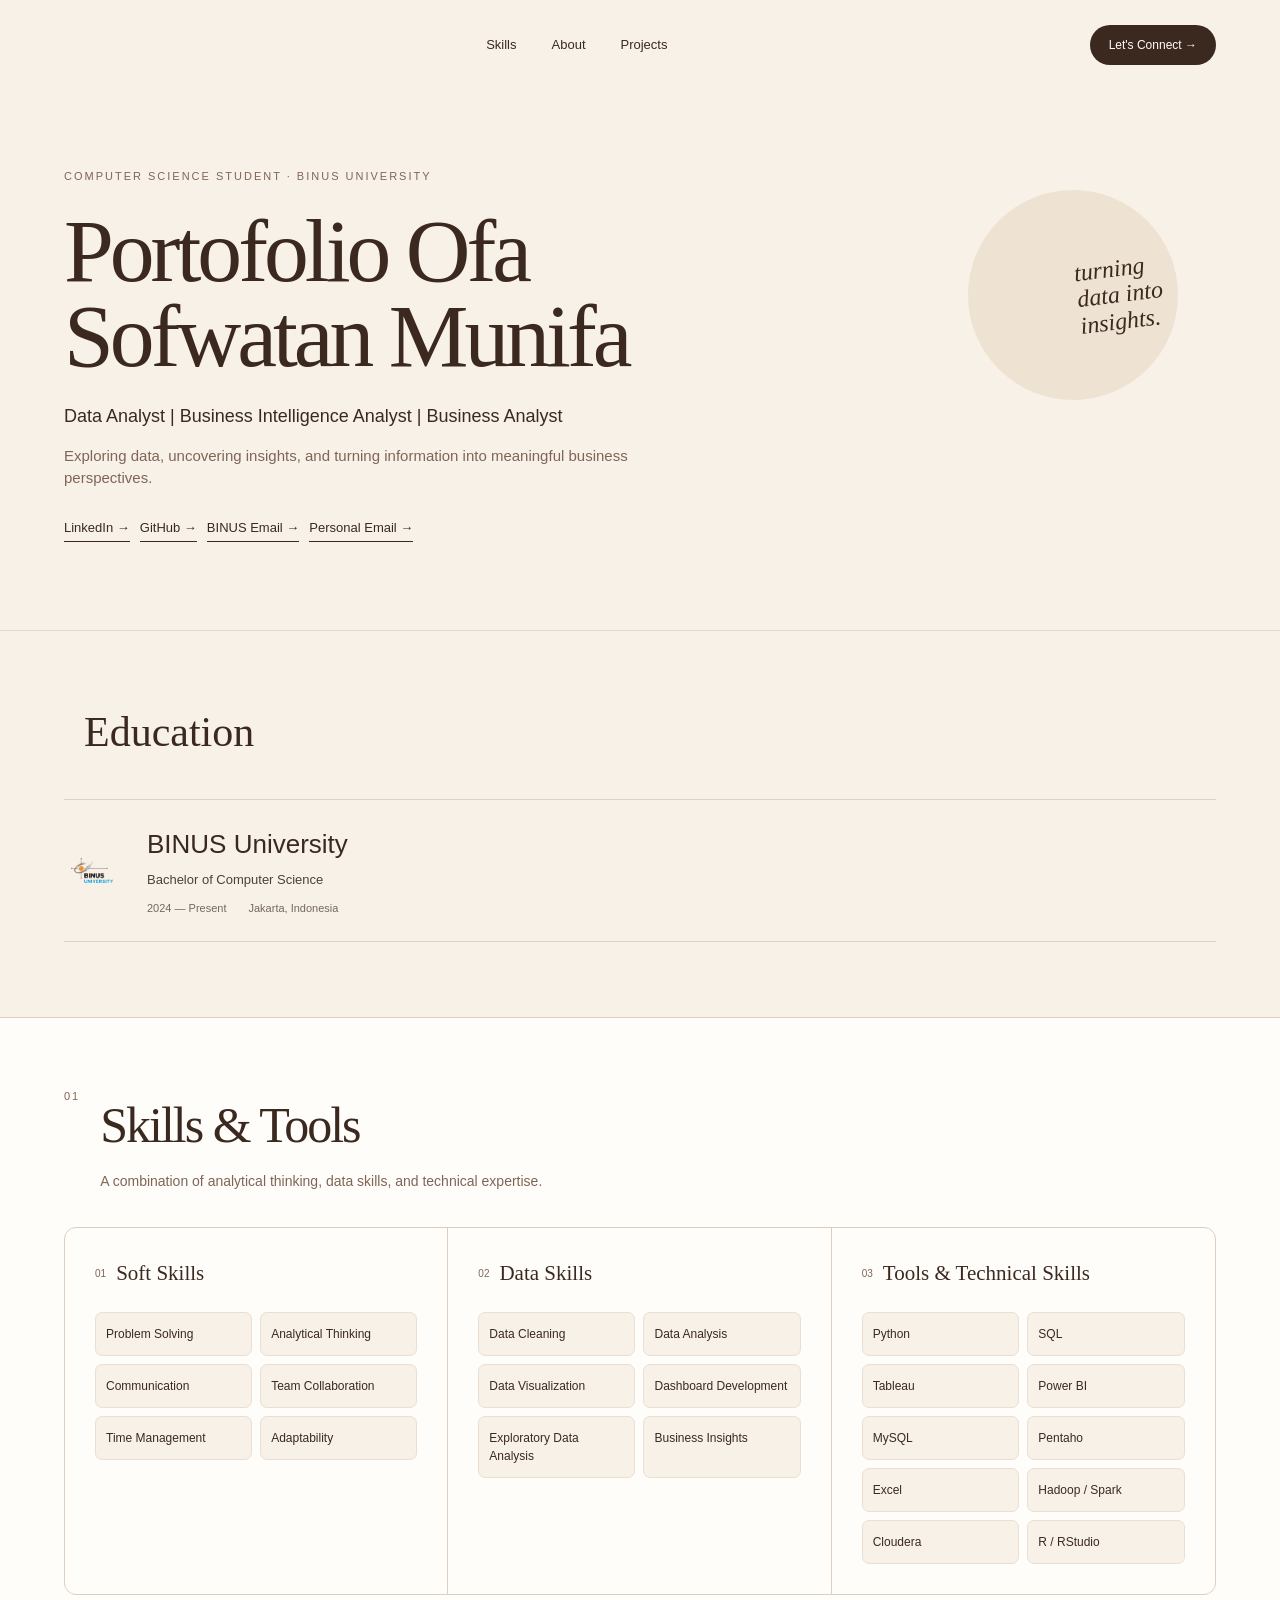
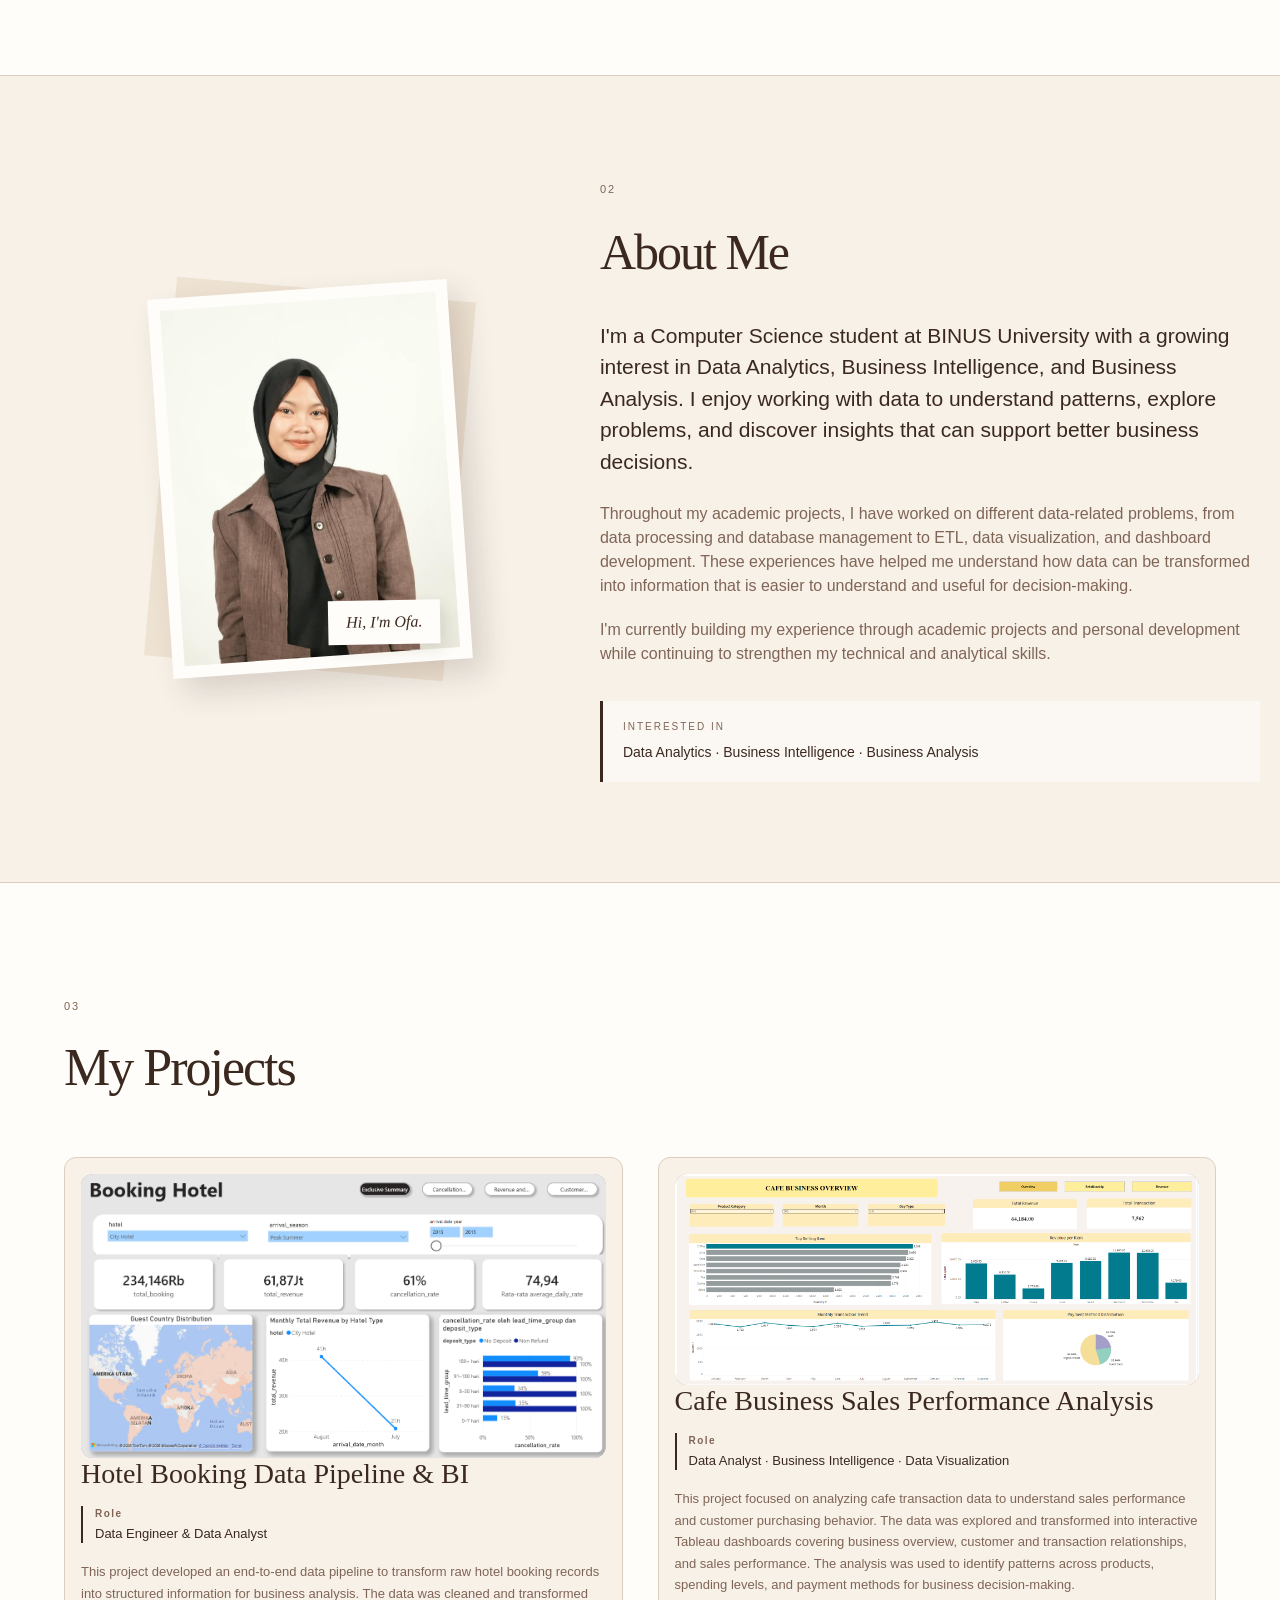
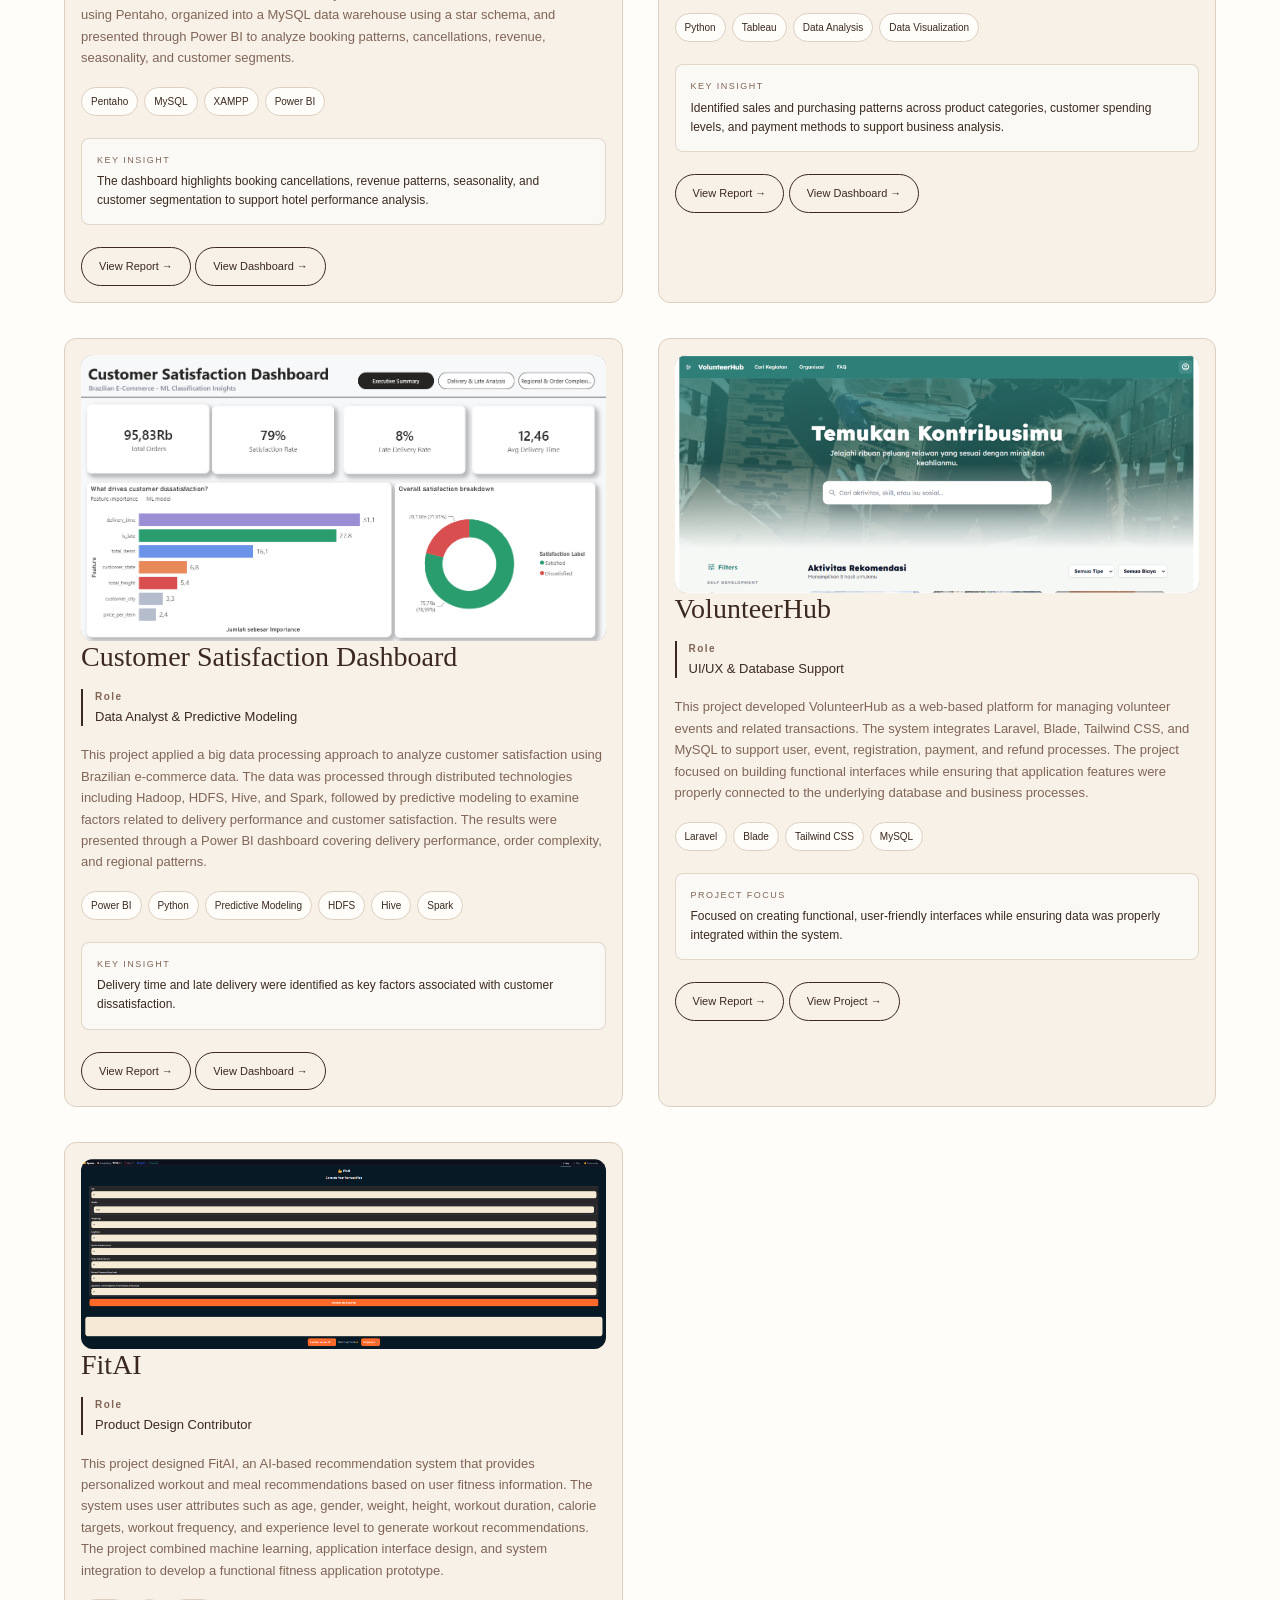
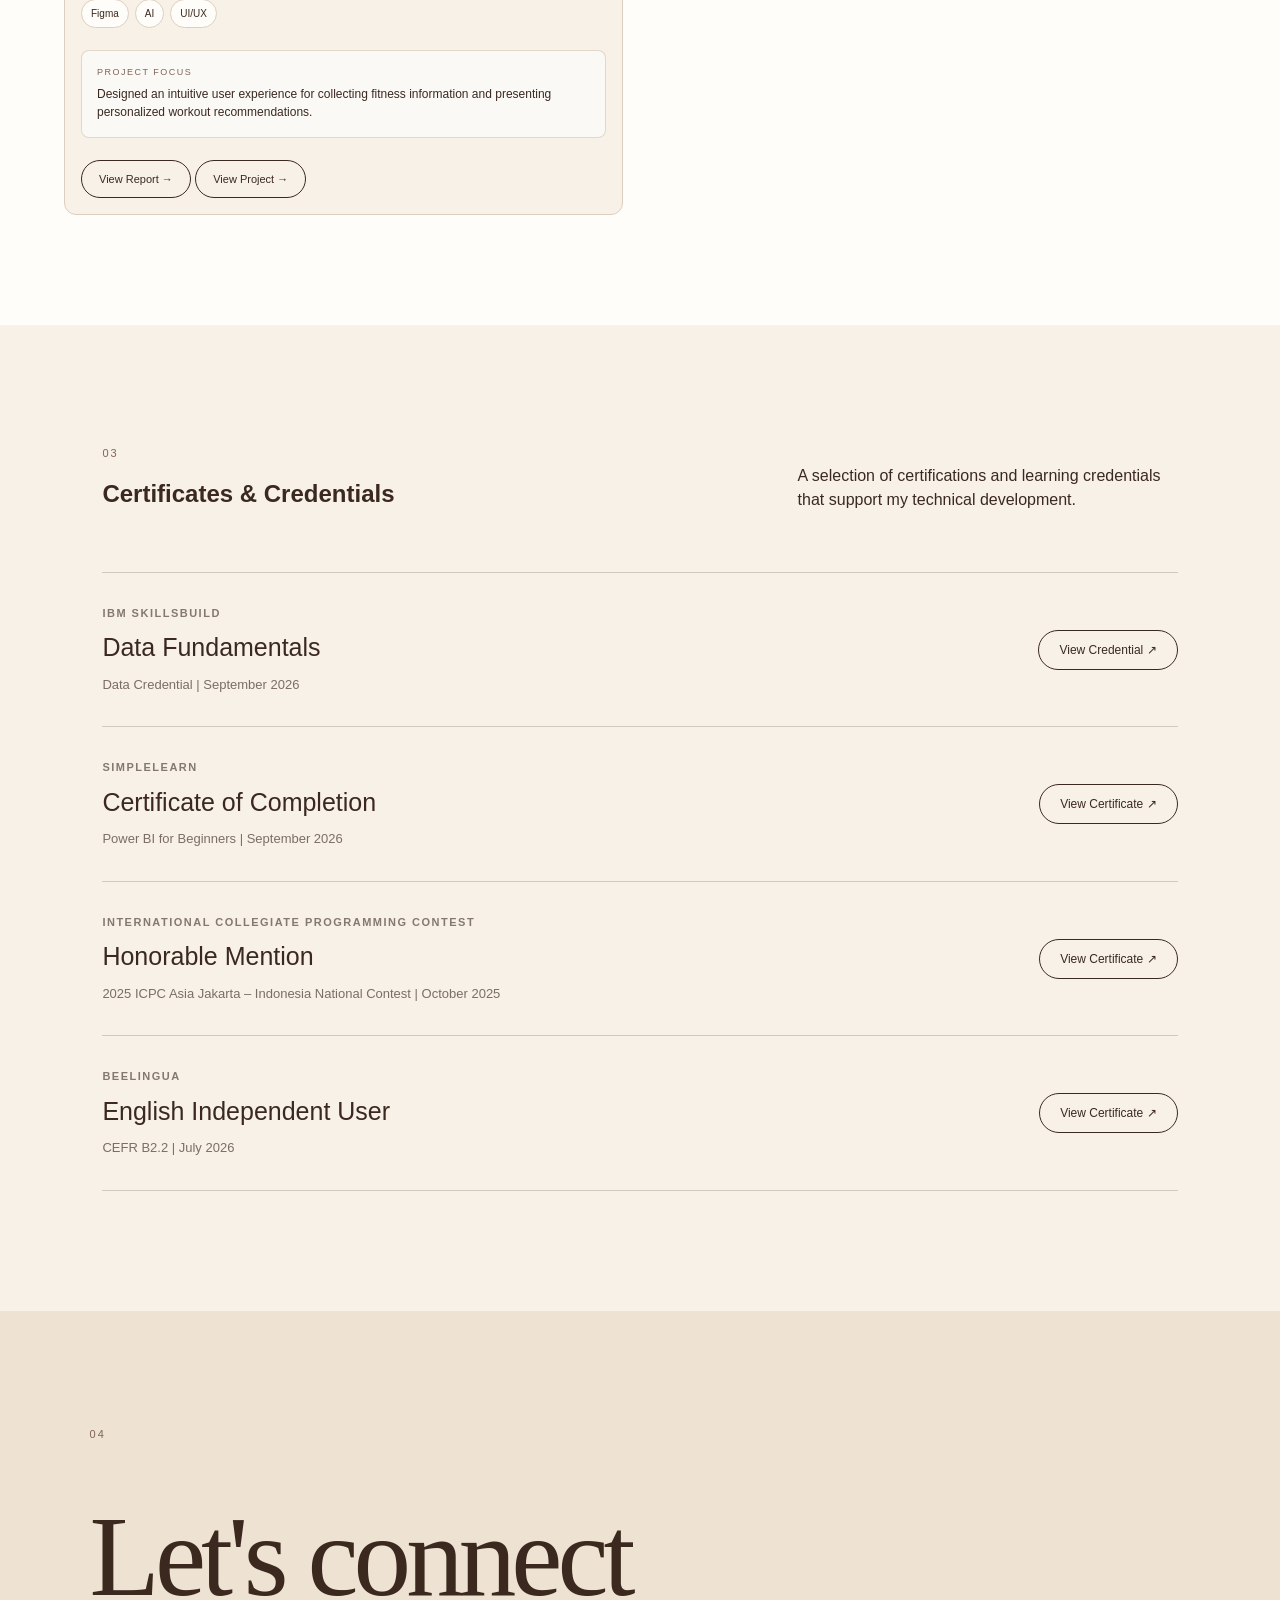
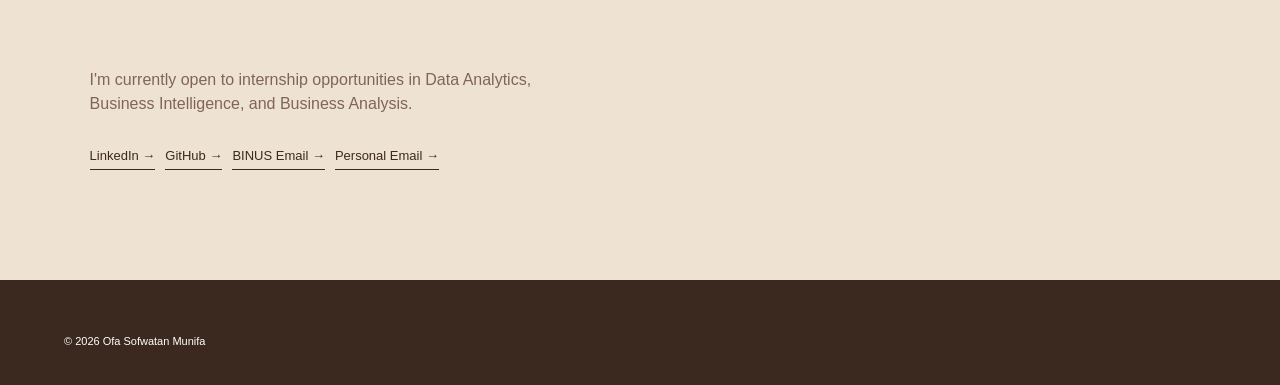
==== index.html @ acaf0a85 "Initial portfolio website" ====
<!doctype html>
<html lang="en">
  <head>
    <meta charset="UTF-8" />
    <meta name="viewport" content="width=device-width, initial-scale=1.0" />

    <title>Ofa Sofwatan Munifa | Portfolio</title>

    <link rel="stylesheet" href="style.css" />
  </head>

  <body>
    <!-- =========================
         NAVBAR
    ========================== -->

    <header class="navbar">
      <a href="#" class="logo"></a>

      <nav>
        <a href="#skills">Skills</a>
        <a href="#about">About</a>
        <a href="#projects">Projects</a>
      </nav>

      <a href="#contact" class="nav-contact"> Let's Connect → </a>
    </header>

    <main>
      <!-- =========================
             HERO
        ========================== -->

      <section class="hero">
        <div class="hero-content">
          <p class="eyebrow">COMPUTER SCIENCE STUDENT · BINUS UNIVERSITY</p>

          <h1>
            Portofolio Ofa<br />
            Sofwatan Munifa
          </h1>

          <p class="hero-role">
            Data Analyst | Business Intelligence Analyst | Business Analyst
          </p>

          <p class="hero-description">
            Exploring data, uncovering insights, and turning information into
            meaningful business perspectives.
          </p>

          <div class="contact-links">
    <a href="https://www.linkedin.com/in/ofa-sofwatan-munifa" target="_blank">
        LinkedIn →
    </a>

    <a href="https://github.com/Ofasofwatan6" target="_blank">
        GitHub →
    </a>

    <a href="mailto:ofamunifa@binus.ac.id">
        BINUS Email →
    </a>

    <a href="mailto:sofwatanofa06@gmail.com">
        Personal Email →
    </a>
</div>
        </div>

        <!-- HERO DECORATION -->

        <div class="hero-decoration">
          <div class="decor-circle"></div>

          <p>
            turning<br />
            data into<br />
            insights.
          </p>
        </div>
      </section>

      <!-- =========================
     EDUCATION
========================= -->

      <section id="education" class="education-section">
        <div class="education-header">
          <span class="section-number"></span>
          <h2>Education</h2>
        </div>

        <div class="education-content">
          <div class="education-logo">
            <img src="images/Binus_logo.png" alt="BINUS University" />
          </div>

          <div class="education-info">
            <h3>BINUS University</h3>
            <p class="education-degree">Bachelor of Computer Science</p>

            <div class="education-meta">
              <span>2024 — Present</span>
              <span>Jakarta, Indonesia</span>
            </div>
          </div>
        </div>
      </section>

      <!-- =========================
             SKILLS
        ========================== -->

      <section id="skills" class="skills-section">
        <div class="section-heading">
          <span>01</span>

          <div>
            <h2>Skills & Tools</h2>

            <p>
              A combination of analytical thinking, data skills, and technical expertise.
            </p>
          </div>
        </div>

        <div class="skills-container">
          <!-- SOFT SKILLS -->

          <div class="skill-group">
            <div class="skill-group-title">
              <span class="skill-number"> 01 </span>

              <h3>Soft Skills</h3>
            </div>

            <div class="skill-list">
              <div class="skill-item">Problem Solving</div>

              <div class="skill-item">Analytical Thinking</div>

              <div class="skill-item">Communication</div>

              <div class="skill-item">Team Collaboration</div>

              <div class="skill-item">Time Management</div>

              <div class="skill-item">Adaptability</div>
            </div>
          </div>

          <!-- DATA SKILLS -->

          <div class="skill-group">
            <div class="skill-group-title">
              <span class="skill-number"> 02 </span>

              <h3>Data Skills</h3>
            </div>

            <div class="skill-list">
              <div class="skill-item">Data Cleaning</div>

              <div class="skill-item">Data Analysis</div>

              <div class="skill-item">Data Visualization</div>

              <div class="skill-item">Dashboard Development</div>

              <div class="skill-item">Exploratory Data Analysis</div>

              <div class="skill-item">Business Insights</div>
            </div>
          </div>

          <!-- TOOLS -->

          <div class="skill-group">
            <div class="skill-group-title">
              <span class="skill-number"> 03 </span>

              <h3>Tools & Technical Skills</h3>
            </div>

            <div class="skill-list">
              <div class="skill-item">Python</div>
              <div class="skill-item">SQL</div>
              <div class="skill-item">Tableau</div>
              <div class="skill-item">Power BI</div>
              <div class="skill-item">MySQL</div>
              <div class="skill-item">Pentaho</div>
              <div class="skill-item">Excel</div>
              <div class="skill-item">Hadoop / Spark</div>
              <div class="skill-item">Cloudera</div>
              <div class="skill-item">R / RStudio</div>
            </div>
          </div>
        </div>
      </section>

      <!-- =========================
             ABOUT ME
        ========================== -->

      <section id="about" class="about-section">
        <!-- PHOTO -->

        <div class="about-photo-area">

    <div class="photo-decoration"></div>

    <div class="photo-frame">
        <img src="images/ofa_porto.jpeg" alt="Ofa Sofwatan Munifa">

        <div class="photo-caption">
            Hi, I'm Ofa.
        </div>
    </div>

</div>

        <!-- ABOUT CONTENT -->

        <div class="about-content">
          <span class="section-number"> 02 </span>

          <h2>About Me</h2>

          <p class="about-main-text">
            I'm a Computer Science student at BINUS University with a growing
            interest in Data Analytics, Business Intelligence, and Business Analysis. 
            I enjoy working with data to understand patterns, explore
            problems, and discover insights that can support better business
            decisions.
          </p>

          <p>
            Throughout my academic projects, I have worked on different
            data-related problems, from data processing and database management
            to ETL, data visualization, and dashboard development. These
            experiences have helped me understand how data can be transformed
            into information that is easier to understand and useful for
            decision-making.
          </p>

          <p>
            I'm currently building my experience through academic projects and
            personal development while continuing to strengthen my technical and
            analytical skills.
          </p>

          <div class="about-highlight">
            <span>INTERESTED IN</span>

            <strong>
              Data Analytics · Business Intelligence · Business Analysis
            </strong>
          </div>
        </div>
      </section>

      <!-- =========================
     PROJECTS
========================= -->

      <section id="projects" class="projects-section">
        <div class="projects-heading">
          <div>
            <span class="section-number"> 03 </span>

            <h2>My Projects</h2>
          </div>
        </div>

        <div class="projects-grid">
          <!-- =====================================
             PROJECT 1
             HOTEL BOOKING
        ====================================== -->

          <article class="project-card">
            <div
              class="project-image clickable-image"
              onclick="
                openProject(
                  'images/hotel-booking.png',
                  'Hotel Booking Data Pipeline & Business Intelligence',
                )
              "
            >
              <img
                src="images/Hotel_Booking.png"
                alt="Hotel Booking Data Pipeline Dashboard"
              />

              <div class="image-overlay"></div>
            </div>

            <h3>Hotel Booking Data Pipeline & BI</h3>

            <div class="project-role">
              <strong>Role</strong>

              <p>Data Engineer & Data Analyst</p>
            </div>

         <p>
    This project developed an end-to-end data pipeline to transform
    raw hotel booking records into structured information for business
    analysis. The data was cleaned and transformed using Pentaho,
    organized into a MySQL data warehouse using a star schema, and
    presented through Power BI to analyze booking patterns,
    cancellations, revenue, seasonality, and customer segments.
</p>

            <div class="project-tools">
              <span>Pentaho</span>
              <span>MySQL</span>
              <span>XAMPP</span>
              <span>Power BI</span>
            </div>

            <div class="project-insight">
              <span>KEY INSIGHT</span>

              <p>
                The dashboard highlights booking cancellations, revenue
                patterns, seasonality, and customer segmentation to support
                hotel performance analysis.
              </p>
            </div>

           <div class="project-actions">

    <a
        href="report/report_dateng.pdf"
        target="_blank"
        class="project-button"
    >
        View Report →
    </a>

    <a
        href="LINK_POWER_BI_KAMU"
        target="_blank"
        class="project-button"
    >
        View Dashboard →
    </a>

</div>
          </article>

          <!-- =====================================
             PROJECT 2
             CAFE SALES
        ====================================== -->

          <article class="project-card">
            <div
              class="project-image clickable-image"
              onclick="
                openProject(
                  'images/cafe-sales.png',
                  'Cafe Business Sales Performance Analysis',
                )
              "
            >
              <img
                src="images/Cafe_Sales.png"
                alt="Cafe Business Sales Performance Analysis"
              />

              <div class="image-overlay"></div>
            </div>

            <h3>Cafe Business Sales Performance Analysis</h3>

            <div class="project-role">
              <strong>Role</strong>

              <p>Data Analyst · Business Intelligence · Data Visualization</p>
            </div>

            <p>
    This project focused on analyzing cafe transaction data to
    understand sales performance and customer purchasing behavior.
    The data was explored and transformed into interactive Tableau
    dashboards covering business overview, customer and transaction
    relationships, and sales performance. The analysis was used to
    identify patterns across products, spending levels, and payment
    methods for business decision-making.
</p>

            <div class="project-tools">
              <span>Python</span>
              <span>Tableau</span>
              <span>Data Analysis</span>
              <span>Data Visualization</span>
            </div>

            <div class="project-insight">
              <span>KEY INSIGHT</span>

              <p>
                Identified sales and purchasing patterns across product
                categories, customer spending levels, and payment methods to
                support business analysis.
              </p>
            </div>
            
            <a
    href="report/report_datvis.pdf"
    target="_blank"
    class="project-button"
>
    View Report →
</a>
            <a
              href="https://public.tableau.com/app/profile/salzabilla.putri/viz/CafeBusinessSalesPerformanceAnalysis/DashboardOverview-1?publish=yes"
              target="_blank"
              class="project-button"
            >
              View Dashboard →
            </a>
          </article>

          <!-- =====================================
             PROJECT 3
             CUSTOMER SATISFACTION
        ====================================== -->

          <article class="project-card">
            <div
              class="project-image clickable-image"
              onclick="
                openProject(
                  'images/customer-satisfaction.png',
                  'Customer Satisfaction Dashboard',
                )
              "
            >
              <img
                src="images/Customer_satisfaction.png"
                alt="Customer Satisfaction Dashboard"
              />

              <div class="image-overlay"></div>
            </div>
            <h3>Customer Satisfaction Dashboard</h3>

            <div class="project-role">
              <strong>Role</strong>

              <p>Data Analyst & Predictive Modeling</p>
            </div>

            <p>
    This project applied a big data processing approach to analyze
    customer satisfaction using Brazilian e-commerce data. The data
    was processed through distributed technologies including Hadoop,
    HDFS, Hive, and Spark, followed by predictive modeling to examine
    factors related to delivery performance and customer satisfaction.
    The results were presented through a Power BI dashboard covering
    delivery performance, order complexity, and regional patterns.
</p>

            <div class="project-tools">
              <span>Power BI</span>
              <span>Python</span>
              <span>Predictive Modeling</span>
              <span>HDFS</span>
              <span>Hive</span>
              <span>Spark</span>
            </div>

            <div class="project-insight">
              <span>KEY INSIGHT</span>

              <p>
                Delivery time and late delivery were identified as key factors
                associated with customer dissatisfaction.
              </p>
            </div>
            
            <a
    href="report/report_datvis.pdf"
    target="_blank"
    class="project-button"
>
    View Report →
</a>

            <a
              href="https://app.powerbi.com/groups/me/reports/bd9aecc8-8f65-4ad5-8144-6e2f341b62fd/1ad5e60f18f4250250dd?experience=power-bi"
              target="_blank"
              class="project-button"
            >
              View Dashboard →
            </a>
          </article>

          <!-- =====================================
             PROJECT 4
             VOLUNTEERHUB
        ====================================== -->

          <article class="project-card">
            <div
              class="project-image clickable-image"
              onclick="openProject('images/volunteerhub.png', 'VolunteerHub')"
            >
              <img src="images/VolunteerHub.png" alt="VolunteerHub Project" />

              <div class="image-overlay"></div>
            </div>

            <h3>VolunteerHub</h3>

            <div class="project-role">
              <strong>Role</strong>

              <p>UI/UX & Database Support</p>
            </div>

            <p>
    This project developed VolunteerHub as a web-based platform
    for managing volunteer events and related transactions.
    The system integrates Laravel, Blade, Tailwind CSS, and MySQL
    to support user, event, registration, payment, and refund
    processes. The project focused on building functional interfaces
    while ensuring that application features were properly connected
    to the underlying database and business processes.
</p>

            <div class="project-tools">
              <span>Laravel</span>
              <span>Blade</span>
              <span>Tailwind CSS</span>
              <span>MySQL</span>
            </div>

            <div class="project-insight">
              <span>PROJECT FOCUS</span>

              <p>
                Focused on creating functional, user-friendly interfaces while
                ensuring data was properly integrated within the system.
              </p>
            </div>

            <a
    href="report/report_volunteer.pdf"
    target="_blank"
    class="project-button"
>
    View Report →
</a>

            <a
              href="https://github.com/nabilaalya9/event-management"
              target="_blank"
              class="project-button"
            >
              View Project →
            </a>
          </article>

          <!-- =====================================
             PROJECT 5
             FIT AI
        ====================================== -->

          <article class="project-card">
            <div
              class="project-image clickable-image"
              onclick="
                openProject(
                  'images/fit-ai.png',
                  'FitAI — AI Workout Recommendation',
                )
              "
            >
              <img src="images/FitAi.png" alt="FitAI Project" />

              <div class="image-overlay"></div>
            </div>

            <h3>FitAI</h3>

            <div class="project-role">
              <strong>Role</strong>

              <p>Product Design Contributor</p>
            </div>

            <p>
    This project designed FitAI, an AI-based recommendation system
    that provides personalized workout and meal recommendations
    based on user fitness information. The system uses user
    attributes such as age, gender, weight, height, workout duration,
    calorie targets, workout frequency, and experience level to
    generate workout recommendations. The project combined machine
    learning, application interface design, and system integration
    to develop a functional fitness application prototype.
</p>

            <div class="project-tools">
              <span>Figma</span>
              <span>AI</span>
              <span>UI/UX</span>
            </div>

            <div class="project-insight">
              <span>PROJECT FOCUS</span>

              <p>
                Designed an intuitive user experience for collecting fitness
                information and presenting personalized workout recommendations.
              </p>
            </div>
            <a
    href="report/report_fitAi.pdf"
    target="_blank"
    class="project-button"
>
    View Report →
</a>

            <a
              href="https://huggingface.co/spaces/stargazings/fitai"
              target="_blank"
              class="project-button"
            >
              View Project →
            </a>
          </article>
        </div>
      </section>

      <!-- =========================
     PROJECT IMAGE MODAL
========================= -->

      <div
        id="projectModal"
        class="project-modal"
        onclick="closeProject(event)"
      >
        <button
          class="modal-close"
          onclick="closeProject()"
          aria-label="Close preview"
        >
          ×
        </button>

        <div class="modal-content">
          <img id="modalImage" src="" alt="Project preview" />

          <p id="modalTitle"></p>
        </div>
      </div>

      <!-- =========================
     CERTIFICATES & CREDENTIALS
========================= -->

      <section id="certificates" class="certificates-section">
        <div class="certificates-heading">
          <div>
            <span class="section-number">03</span>

            <h2>Certificates & Credentials</h2>
          </div>

          <p>
            A selection of certifications and learning credentials that support
            my technical development.
          </p>
        </div>

        <div class="certificates-list">
          <!-- CERTIFICATE 1 -->
          <article class="certificate-item">
            <div class="certificate-info">
              <span class="certificate-provider"> IBM SkillsBuild </span>

              <h3>Data Fundamentals</h3>

              <p>Data Credential | September 2026</p>
            </div>

            <button
              class="certificate-button"
              onclick="
                openCertificate(
                  'images/IBM_Credential.png',
                  'IBM SkillsBuild — Data Fundamentals',
                )
              "
            >
              View Credential ↗
            </button>
          </article>

          <!-- CERTIFICATE 2 -->
          <article class="certificate-item">
            <div class="certificate-info">
              <span class="certificate-provider"> Simplelearn </span>

              <h3>Certificate of Completion</h3>

              <p>Power BI for Beginners | September 2026</p>
            </div>

            <button
              class="certificate-button"
              onclick="
                openCertificate(
                  'images/Simple_learn.png',
                  'Power BI for Beginners — Certificate of Completion',
                )
              "
            >
              View Certificate ↗
            </button>
          </article>

          <div class="certificate-item">
    <div class="certificate-info">
        <span class="certificate-provider">International Collegiate Programming Contest</span>
        <h3>Honorable Mention</h3>
        <p>2025 ICPC Asia Jakarta – Indonesia National Contest | October 2025</p>
    </div>

    <button
        class="certificate-button"
        onclick="openCertificate(
            'images/ICPC_sertif.png',
            'ICPC — Honorable Mention'
        )">
        View Certificate ↗
    </button>
</div>

          <!-- CERTIFICATE 3 -->
          <article class="certificate-item">
            <div class="certificate-info">
              <span class="certificate-provider"> Beelingua </span>

              <h3>English Independent User</h3>

              <p>CEFR B2.2 | July 2026</p>
            </div>

            <button
              class="certificate-button"
              onclick="
                openCertificate(
                  'images/Beelingua.png',
                  'Beelingua — English Independent User',
                )
              "
            >
              View Certificate ↗
            </button>
          </article>
        </div>
      </section>

      <!-- =========================
     CERTIFICATE MODAL
========================= -->

      <div
        id="certificateModal"
        class="certificate-modal"
        onclick="closeCertificate(event)"
      >
        <button
          class="certificate-modal-close"
          onclick="closeCertificate()"
          aria-label="Close certificate preview"
        >
          ×
        </button>

        <div class="certificate-modal-content">
          <img id="certificateImage" src="" alt="Certificate preview" />

          <p id="certificateTitle"></p>
        </div>
      </div>

      <!-- =========================
             CONTACT
        ========================== -->

      <section id="contact" class="contact-section">
        <span class="section-number"> 04 </span>

        <h2>Let's connect</h2>

        <p>
          I'm currently open to internship opportunities in Data Analytics,
          Business Intelligence, and Business Analysis.
        </p>

        <div class="contact-links">
    <a href="https://www.linkedin.com/in/ofa-sofwatan-munifa" target="_blank">
        LinkedIn →
    </a>

    <a href="https://github.com/Ofasofwatan6" target="_blank">
        GitHub →
    </a>

    <a href="mailto:ofamunifa@binus.ac.id">
        BINUS Email →
    </a>

    <a href="mailto:sofwatanofa06@gmail.com">
        Personal Email →
    </a>
</div>
      </section>
    </main>
<footer class="site-footer">
    <div class="footer-content">
        <div class="footer-copyright">
            © 2026 Ofa Sofwatan Munifa
        </div>
    </div>
</footer>

    <script src="script.js"></script>
  </body>
</html>
---- style.css ----
/* =========================
   WARM PORTFOLIO
========================= */

* {
    margin: 0;
    padding: 0;
    box-sizing: border-box;
}


:root {
    --cream: #f7f1e8;
    --cream-dark: #eee2d2;
    --brown: #3b2920;
    --brown-light: #806557;
    --line: #ddcfc0;
    --white: #fffdf9;
}


html {
    scroll-behavior: smooth;
}


body {
    font-family: Arial, Helvetica, sans-serif;

    background: var(--cream);

    color: var(--brown);

    line-height: 1.5;
}



/* =========================
   NAVBAR
========================= */

.navbar {
    width: 100%;

    padding: 25px 5%;

    display: flex;

    align-items: center;

    justify-content: space-between;

    position: relative;

    z-index: 10;
}


.logo {
    color: var(--brown);

    text-decoration: none;

    font-family: Georgia, serif;

    font-size: 25px;

    font-weight: bold;
}


.navbar nav {
    display: flex;

    gap: 35px;
}


.navbar nav a {
    color: var(--brown);

    text-decoration: none;

    font-size: 13px;
}


.navbar nav a:hover {
    opacity: .6;
}


.nav-contact {
    color: var(--white);

    background: var(--brown);

    text-decoration: none;

    padding: 11px 19px;

    border-radius: 25px;

    font-size: 12px;
}



/* =========================
   HERO
========================= */

.hero {
    min-height: 540px;

    padding: 70px 5% 80px;

    display: flex;

    justify-content: space-between;

    align-items: center;

    position: relative;

    overflow: hidden;
}


.hero-content {
    max-width: 850px;

    position: relative;

    z-index: 2;
}


.eyebrow {
    font-size: 11px;

    letter-spacing: 2px;

    color: var(--brown-light);

    margin-bottom: 25px;
}


.hero h1 {
    font-family: Georgia, "Times New Roman", serif;

    font-size: clamp(55px, 7vw, 100px);

    line-height: .94;

    letter-spacing: -4px;

    font-weight: 500;

    margin-bottom: 25px;
}


.hero-role {
    font-size: 18px;

    font-weight: 500;

    margin-bottom: 15px;
}


.hero-description {
    max-width: 580px;

    color: var(--brown-light);

    font-size: 15px;

    margin-bottom: 28px;
}



/* =========================
   BUTTONS
========================= */

.contact-buttons {
    display: flex;

    gap: 10px;
}


.button {
    padding: 12px 23px;

    border-radius: 30px;

    text-decoration: none;

    font-size: 13px;

    transition: .25s ease;
}


.button:hover {
    transform: translateY(-3px);
}


.button-dark {
    background: var(--brown);

    color: var(--white);
}


.button-light {
    background: var(--cream-dark);

    color: var(--brown);
}



/* =========================
   HERO DECORATION
========================= */

.hero-decoration {
    position: absolute;

    right: 8%;

    top: 100px;

    width: 260px;

    height: 260px;

    pointer-events: none;
}


.decor-circle {
    width: 210px;

    height: 210px;

    border-radius: 50%;

    background: var(--cream-dark);

    position: absolute;

    right: 0;

    top: 0;
}


.hero-decoration p {
    position: absolute;

    right: 15px;

    top: 65px;

    font-family: Georgia, serif;

    font-size: 24px;

    font-style: italic;

    line-height: 1.1;

    transform: rotate(-7deg);
}



/* =========================
   SECTION HEADING
========================= */

.section-heading {
    padding: 70px 5% 35px;

    display: flex;

    gap: 20px;

    align-items: flex-start;
}


.section-heading > span,
.section-number {
    font-size: 11px;

    letter-spacing: 2px;

    color: var(--brown-light);
}


.section-heading h2,
.about-content h2,
.projects-heading h2 {
    font-family: Georgia, serif;

    font-size: 50px;

    font-weight: 500;

    letter-spacing: -2px;
}


.section-heading p {
    margin-top: 8px;

    color: var(--brown-light);

    font-size: 14px;
}



/* =========================
   SKILLS
========================= */

.skills-section {
    background: var(--white);

    border-top: 1px solid var(--line);

    border-bottom: 1px solid var(--line);
}


.skills-container {
    width: 90%;

    margin: 0 auto 80px;

    background: var(--white);

    border: 1px solid var(--line);

    border-radius: 12px;

    overflow: hidden;

    display: grid;

    grid-template-columns: repeat(3, 1fr);
}


.skill-group {
    padding: 30px;

    border-right: 1px solid var(--line);
}


.skill-group:last-child {
    border-right: none;
}


.skill-group-title {
    display: flex;

    align-items: center;

    gap: 10px;

    margin-bottom: 22px;
}


.skill-number {
    font-size: 10px;

    color: var(--brown-light);
}


.skill-group h3 {
    font-family: Georgia, serif;

    font-size: 21px;

    font-weight: 500;
}


.skill-list {
    display: grid;

    grid-template-columns: 1fr 1fr;

    gap: 8px;
}


.skill-item {
    padding: 12px 10px;

    background: var(--cream);

    border: 1px solid #eadfd2;

    border-radius: 7px;

    font-size: 12px;

    transition: .2s ease;
}


.skill-item:hover {
    transform: translateY(-2px);

    background: var(--cream-dark);
}



/* =========================
   ABOUT
========================= */

.about-section {
    padding: 100px 7%;

    display: grid;

    grid-template-columns: 40% 60%;

    align-items: center;

    gap: 70px;

    background: var(--cream);
}



/* PHOTO */

.about-photo-area {
    position: relative;

    min-height: 430px;

    display: flex;

    align-items: center;

    justify-content: center;
}


.photo-frame {
    width: 300px;

    height: 380px;

    padding: 12px;

    background: var(--white);

    box-shadow:
        12px 15px 30px rgba(65, 45, 35, .16);

    transform: rotate(-4deg);

    position: relative;

    z-index: 2;
}


.photo-frame img {
    width: 100%;

    height: 100%;

    object-fit: cover;

    display: block;
}


/* SECOND LAYER */

.photo-decoration {
    width: 300px;

    height: 380px;

    background: var(--cream-dark);

    position: absolute;

    transform: rotate(5deg);

    left: 50%;

    top: 50%;

    margin-left: -150px;

    margin-top: -190px;
}


/* LITTLE CAPTION */

.photo-caption {
    position: absolute;

    bottom: 20px;

    right: 30px;

    background: var(--white);

    padding: 10px 18px;

    font-family: Georgia, serif;

    font-style: italic;

    box-shadow: 3px 5px 15px rgba(50, 35, 25, .12);

    transform: rotate(3deg);

    z-index: 3;
}



/* ABOUT TEXT */

.about-content h2 {
    margin: 15px 0 30px;
}


.about-main-text {
    font-size: 21px;

    line-height: 1.5;

    margin-bottom: 25px;
}


.about-content > p:not(.about-main-text) {
    color: var(--brown-light);

    max-width: 650px;

    margin-bottom: 20px;
}


.about-highlight {
    margin-top: 35px;

    padding: 18px 20px;

    border-left: 3px solid var(--brown);

    background: rgba(255,255,255,.45);
}


.about-highlight span {
    display: block;

    font-size: 10px;

    letter-spacing: 2px;

    margin-bottom: 6px;

    color: var(--brown-light);
}


.about-highlight strong {
    font-size: 14px;

    font-weight: 500;
}



/* =========================
   PROJECTS
========================= */

.projects-section {
    padding: 110px 5%;

    background: var(--white);

    border-top: 1px solid var(--line);
}


.projects-heading {
    display: flex;

    justify-content: space-between;

    align-items: end;

    margin-bottom: 50px;
}


.projects-heading h2 {
    font-family: Georgia, serif;

    font-size: 52px;

    font-weight: 500;

    letter-spacing: -2px;

    margin-top: 12px;
}


.projects-heading > p {
    max-width: 390px;

    color: var(--brown-light);

    font-size: 14px;

    line-height: 1.7;
}



/* =========================
   PROJECT GRID
========================= */

.projects-grid {
    display: grid;

    grid-template-columns: repeat(2, 1fr);

    gap: 35px;
}



/* =========================
   PROJECT CARD
========================= */

.project-card {
    background: var(--cream);

    border: 1px solid var(--line);

    border-radius: 12px;

    padding: 16px;

    position: relative;

    transition:
        transform .35s ease,
        box-shadow .35s ease;

    overflow: hidden;
}


.project-card:hover {

    transform: translateY(-8px);

    box-shadow:
        0 18px 35px rgba(59, 41, 32, .12);
}

/* =========================
   PROJECT IMAGE
========================= */

.project-image {
    width: 100%;
    overflow: hidden;
    border-radius: 12px;
    background: #b7aaa0;
}

.project-image img {
    width: 100%;
    height: auto;
    display: block;
    transition: transform 0.5s ease;
}

.project-card:hover .project-image img {
    transform: scale(1.03);
}


/* =========================
   IMAGE HOVER
========================= */

.project-image {
    overflow: hidden;
    border-radius: 12px;
    cursor: pointer;
}

.project-image img {
    width: 100%;
    height: 100%;
    display: block;
    object-fit: contain;
    transition: transform .5s ease;
}

.project-card:hover .project-image img {
    transform: scale(1.04);
}


/* =========================
   PROJECT TEXT
========================= */

.project-category {

    font-size: 10px;

    letter-spacing: 1.6px;

    color: var(--brown-light);

    margin-bottom: 8px;
}


.project-card h3 {

    font-family: Georgia, serif;

    font-size: 28px;

    line-height: 1.15;

    font-weight: 500;

    margin-bottom: 16px;
}



/* =========================
   ROLE
========================= */

.project-role {

    padding-left: 12px;

    border-left: 2px solid var(--brown);

    margin-bottom: 18px;
}


.project-role strong {

    display: block;

    font-size: 10px;

    letter-spacing: 1.5px;

    color: var(--brown-light);

    margin-bottom: 3px;
}


.project-role p {

    font-size: 13px;

    color: var(--brown);
}



/* =========================
   DESCRIPTION
========================= */

.project-card > p {

    font-size: 13px;

    line-height: 1.65;

    color: var(--brown-light);

    margin-bottom: 18px;
}



/* =========================
   TOOLS
========================= */

.project-tools {

    display: flex;

    flex-wrap: wrap;

    gap: 6px;

    margin-bottom: 22px;
}


.project-tools span {

    padding: 6px 9px;

    background: var(--white);

    border: 1px solid var(--line);

    border-radius: 20px;

    font-size: 10px;

    color: var(--brown);
}



/* =========================
   INSIGHT
========================= */

.project-insight {

    padding: 15px;

    margin-bottom: 22px;

    background: rgba(255,255,255,.55);

    border-radius: 8px;

    border: 1px solid rgba(221,207,192,.8);
}


.project-insight span {

    display: block;

    font-size: 9px;

    letter-spacing: 1.5px;

    color: var(--brown-light);

    margin-bottom: 5px;
}


.project-insight p {

    font-size: 12px;

    line-height: 1.55;

    color: var(--brown);
}



/* =========================
   PROJECT BUTTON
========================= */

.project-button {

    display: inline-flex;

    align-items: center;

    padding: 10px 17px;

    border: 1px solid var(--brown);

    border-radius: 25px;

    color: var(--brown);

    text-decoration: none;

    font-size: 11px;

    transition:
        background .25s ease,
        color .25s ease,
        transform .25s ease;
}


.project-button:hover {

    background: var(--brown);

    color: var(--white);

    transform: translateX(3px);
}



/* =========================
   PROJECT MODAL
========================= */

.project-modal {

    position: fixed;

    inset: 0;

    background:
        rgba(40, 28, 22, .82);

    backdrop-filter: blur(8px);

    display: flex;

    align-items: center;

    justify-content: center;

    padding: 40px;

    z-index: 9999;

    opacity: 0;

    visibility: hidden;

    transition:
        opacity .3s ease,
        visibility .3s ease;
}


.project-modal.active {

    opacity: 1;

    visibility: visible;
}


.modal-content {

    max-width: 1200px;

    max-height: 90vh;

    position: relative;

    text-align: center;

    transform: scale(.94);

    transition: transform .35s ease;
}


.project-modal.active .modal-content {

    transform: scale(1);
}


.modal-content img {

    max-width: 100%;

    max-height: 78vh;

    object-fit: contain;

    display: block;

    border-radius: 8px;

    box-shadow:
        0 25px 70px rgba(0,0,0,.3);
}


.modal-content p {

    color: var(--white);

    font-family: Georgia, serif;

    font-size: 18px;

    margin-top: 14px;
}


.modal-close {

    position: fixed;

    top: 25px;

    right: 30px;

    width: 42px;

    height: 42px;

    border: none;

    border-radius: 50%;

    background: var(--white);

    color: var(--brown);

    font-size: 25px;

    line-height: 1;

    cursor: pointer;

    z-index: 10000;

    transition: transform .2s ease;
}


.modal-close:hover {

    transform: rotate(90deg);
}


/* =========================
   CONTACT
========================= */

.contact-section {
    padding: 110px 7%;

    background: var(--cream-dark);
}


.contact-section h2 {
    font-family: Georgia, serif;

    font-size: clamp(60px, 9vw, 120px);

    font-weight: 500;

    letter-spacing: -5px;

    margin: 25px 0;
}


.contact-section > p {
    max-width: 500px;

    color: var(--brown-light);

    margin-bottom: 30px;
}


.contact-links {
    display: flex;

    gap: 10px;

    flex-wrap: wrap;
}


.contact-links a {
    color: var(--brown);

    text-decoration: none;

    border-bottom: 1px solid var(--brown);

    padding-bottom: 4px;

    font-size: 13px;
}



/* =========================
   SITE FOOTER
========================= */

.site-footer {
    position: relative;
    min-height: 105px;
    display: flex;
    align-items: center;
    justify-content: center;
    padding: 20px 5%;
    background: #3b2920;
    color: var(--white);
}

/* semua tulisan di footer tetap putih */
.site-footer *,
footer.site-footer * {
    color: var(--white) !important;
}

/* COPYRIGHT */

.footer-copyright {
    position: absolute;
    left: 5%;
    font-size: 11px;
    white-space: nowrap;
}



/* =========================
   RESPONSIVE
========================= */

@media (max-width: 900px) {

    .navbar nav {
        display: none;
    }


    .hero {
        min-height: 600px;
    }


    .hero-decoration {
        opacity: .5;

        right: -50px;
    }


    .skills-container {
        grid-template-columns: 1fr;
    }


    .skill-group {
        border-right: none;

        border-bottom: 1px solid var(--line);
    }


    .skill-group:last-child {
        border-bottom: none;
    }


    .about-section {
        grid-template-columns: 1fr;

        gap: 30px;
    }


    .about-photo-area {
        min-height: 400px;
    }


    .projects-grid {
        grid-template-columns: 1fr;
    }

}


@media (max-width: 600px) {

    .nav-contact {
        display: none;
    }


    .hero {
        padding: 60px 6%;
    }


    .hero h1 {
        font-size: 15vw;

        letter-spacing: -2px;
    }


    .hero-role {
        font-size: 15px;
    }


    .hero-decoration {
        display: none;
    }


    .section-heading {
        padding-left: 6%;

        padding-right: 6%;
    }


    .skills-container {
        width: 88%;
    }


    .skill-list {
        grid-template-columns: 1fr;
    }


    .about-section {
        padding: 80px 6%;
    }


    .photo-frame,
    .photo-decoration {
        width: 260px;

        height: 330px;
    }


    .photo-decoration {
        margin-left: -130px;

        margin-top: -165px;
    }


    .projects-section {
        padding: 80px 6%;
    }


    .projects-heading {
        display: block;
    }


    .projects-heading > p {
        margin-top: 20px;
    }


    footer {
        flex-direction: column;

        gap: 8px;
    }

}

/* =========================
   CERTIFICATES
========================= */

.certificates-section {
    padding: 120px 8%;
    background: var(--cream);
}

.certificates-heading {
    display: flex;
    justify-content: space-between;
    align-items: flex-end;
    gap: 60px;
    margin-bottom: 60px;
}

.certificates-heading > div {
    max-width: 600px;
}

.certificates-heading .section-number {
    display: block;
    margin-bottom: 14px;
}

.certificates-heading h2 {
    margin: 0;
}

.certificates-heading > p {
    max-width: 380px;
    margin: 0;
}


/* CERTIFICATE LIST */

.certificates-list {
    border-top: 1px solid rgba(59, 41, 32, 0.2);
}

.certificate-item {
    display: flex;
    align-items: center;
    justify-content: space-between;
    gap: 40px;

    padding: 32px 0;

    border-bottom: 1px solid rgba(59, 41, 32, 0.2);

    transition:
        transform 0.3s ease,
        padding-left 0.3s ease;
}

.certificate-item:hover {
    transform: translateX(8px);
    padding-left: 8px;
}


.certificate-provider {
    display: block;

    margin-bottom: 8px;

    font-size: 11px;
    font-weight: 600;
    letter-spacing: 1.5px;
    text-transform: uppercase;

    opacity: 0.6;
}


.certificate-info h3 {
    margin: 0 0 8px;

    font-size: 25px;
    font-weight: 500;
}


.certificate-info p {
    margin: 0;

    font-size: 13px;
    opacity: 0.65;
}


/* BUTTON */

.certificate-button {
    flex-shrink: 0;

    padding: 12px 20px;

    border: 1px solid var(--brown);
    border-radius: 30px;

    background: transparent;
    color: var(--brown);

    font-family: inherit;
    font-size: 12px;

    cursor: pointer;

    transition:
        background 0.3s ease,
        color 0.3s ease,
        transform 0.3s ease;
}

.certificate-button:hover {
    background: var(--brown);
    color: var(--white);
    transform: translateY(-3px);
}


/* =========================
   CERTIFICATE MODAL
========================= */

.certificate-modal {
    position: fixed;
    inset: 0;
    z-index: 9999;

    display: none;
    align-items: center;
    justify-content: center;

    padding: 40px;

    background: rgba(35, 25, 20, 0.78);

    backdrop-filter: blur(6px);
}

.certificate-modal.active {
    display: flex;
}


.certificate-modal-content {
    position: relative;

    max-width: 900px;
    max-height: 90vh;

    text-align: center;
}


.certificate-modal-content img {
    display: block;

    max-width: 100%;
    max-height: 78vh;

    width: auto;
    height: auto;

    border-radius: 10px;

    box-shadow: 0 25px 70px rgba(0, 0, 0, 0.3);
}


.certificate-modal-content p {
    margin-top: 15px;

    color: var(--white);

    font-size: 13px;
}


.certificate-modal-close {
    position: absolute;
    top: 25px;
    right: 30px;

    width: 45px;
    height: 45px;

    border: none;
    border-radius: 50%;

    background: var(--white);
    color: var(--brown);

    font-size: 25px;
    line-height: 1;

    cursor: pointer;

    z-index: 2;

    transition: transform 0.3s ease;
}

.certificate-modal-close:hover {
    transform: rotate(90deg);
}

/* =========================
   EDUCATION
========================= */

.education-section {
    padding: 70px 5% 75px;
    background: var(--cream);
    border-top: 1px solid rgba(59, 41, 32, 0.12);
}

.education-header {
    display: flex;
    align-items: baseline;
    gap: 20px;
    margin-bottom: 35px;
}

.education-header .section-number {
    font-size: 10px;
    letter-spacing: 2px;
    color: var(--brown);
}

.education-header h2 {
    margin: 0;
    font-family: Georgia, "Times New Roman", serif;
    font-size: 42px;
    font-weight: 400;
    color: var(--brown);
}

.education-content {
    display: flex;
    align-items: center;
    gap: 28px;

    padding: 25px 0;

    border-top: 1px solid rgba(59, 41, 32, 0.14);
    border-bottom: 1px solid rgba(59, 41, 32, 0.14);
}

.education-logo {
    width: 55px;
    height: 55px;

    display: flex;
    align-items: center;
    justify-content: center;

    flex-shrink: 0;
}

.education-logo img {
    width: 42px;
    height: auto;
    object-fit: contain;
}

.education-info h3 {
    margin: 0 0 6px;

    font-family: var(--serif);
    font-size: 26px;
    font-weight: 400;

    color: var(--brown);
}

.education-degree {
    margin: 0 0 10px;

    font-size: 13px;
    color: #4d4039;
}

.education-meta {
    display: flex;
    gap: 22px;

    font-size: 11px;
    color: #756860;
}

@media (max-width: 700px) {

    .education-section {
        padding: 75px 6%;
    }

    .education-content {
        gap: 20px;
    }

    .education-logo {
        width: 55px;
        height: 55px;
    }

    .education-logo img {
        width: 45px;
    }

    .education-info h3 {
        font-size: 24px;
    }

    .education-meta {
        flex-direction: column;
        gap: 5px;
    }
    
}
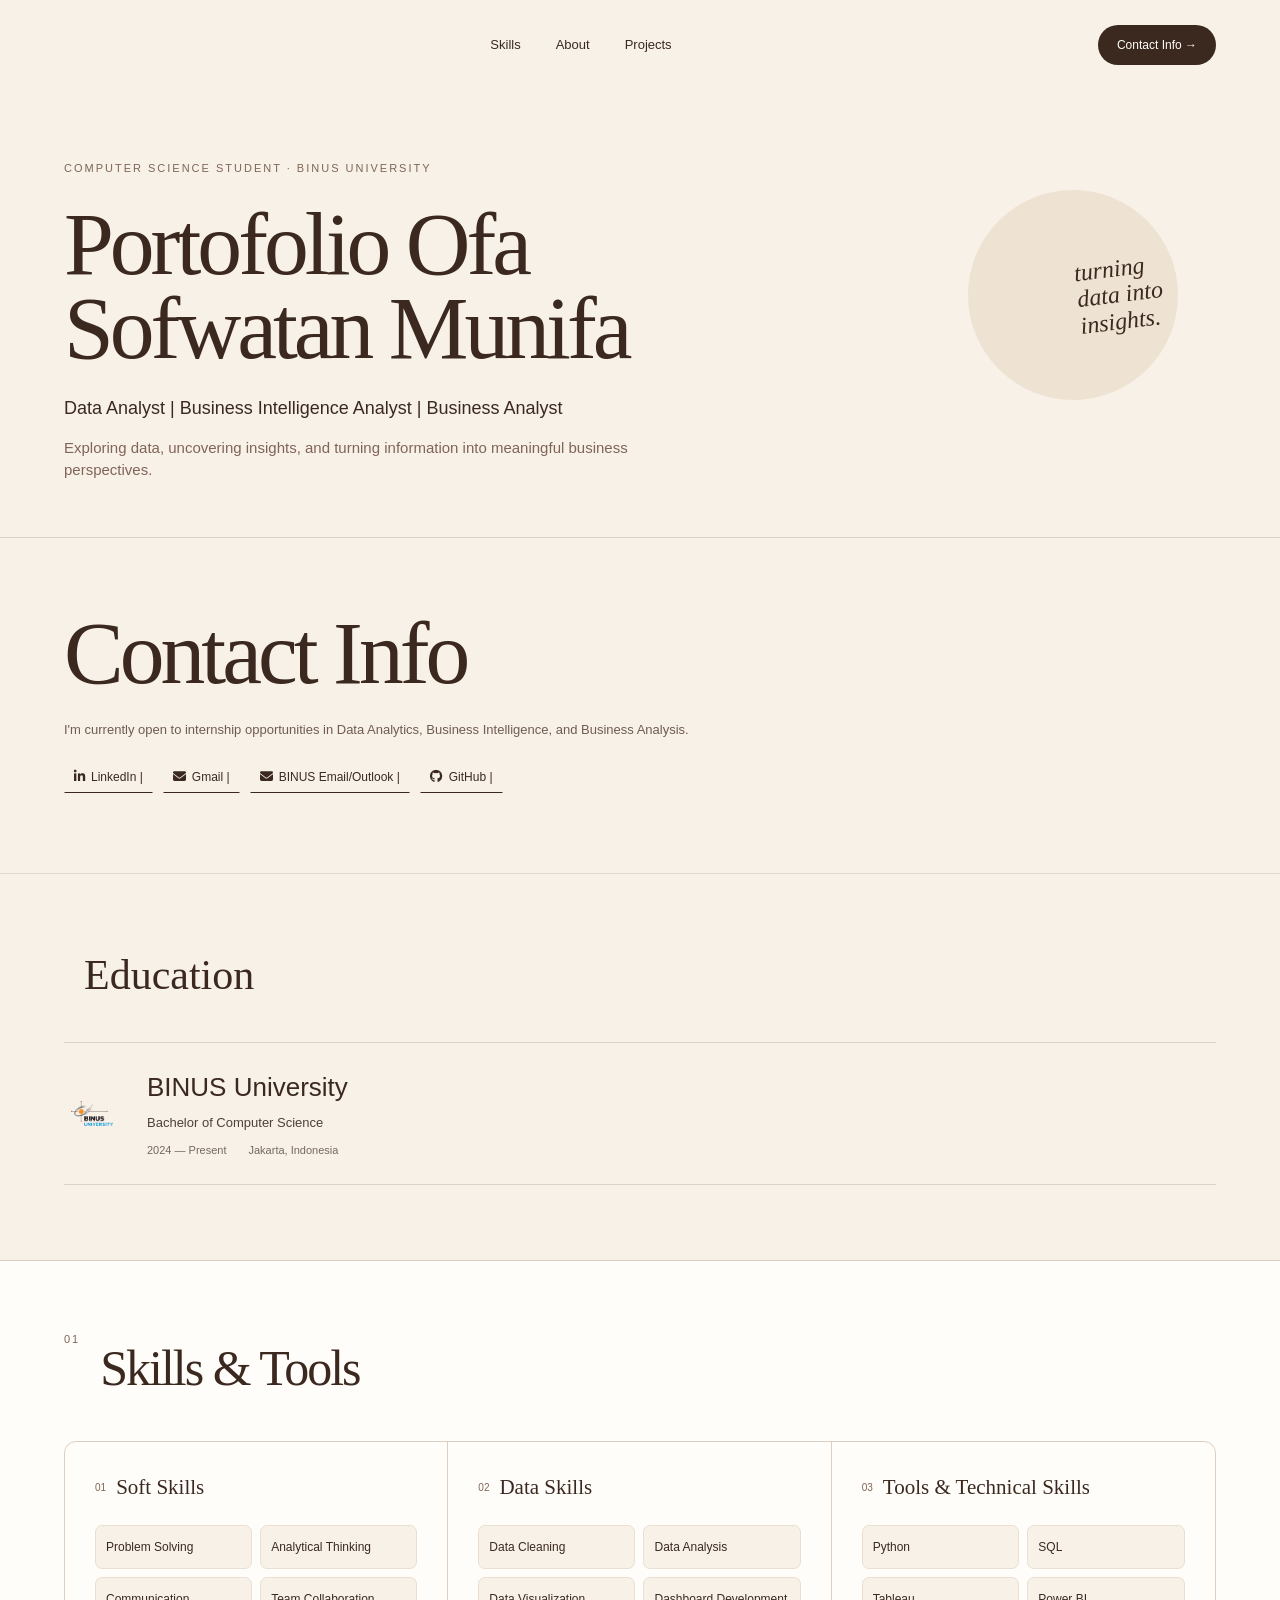
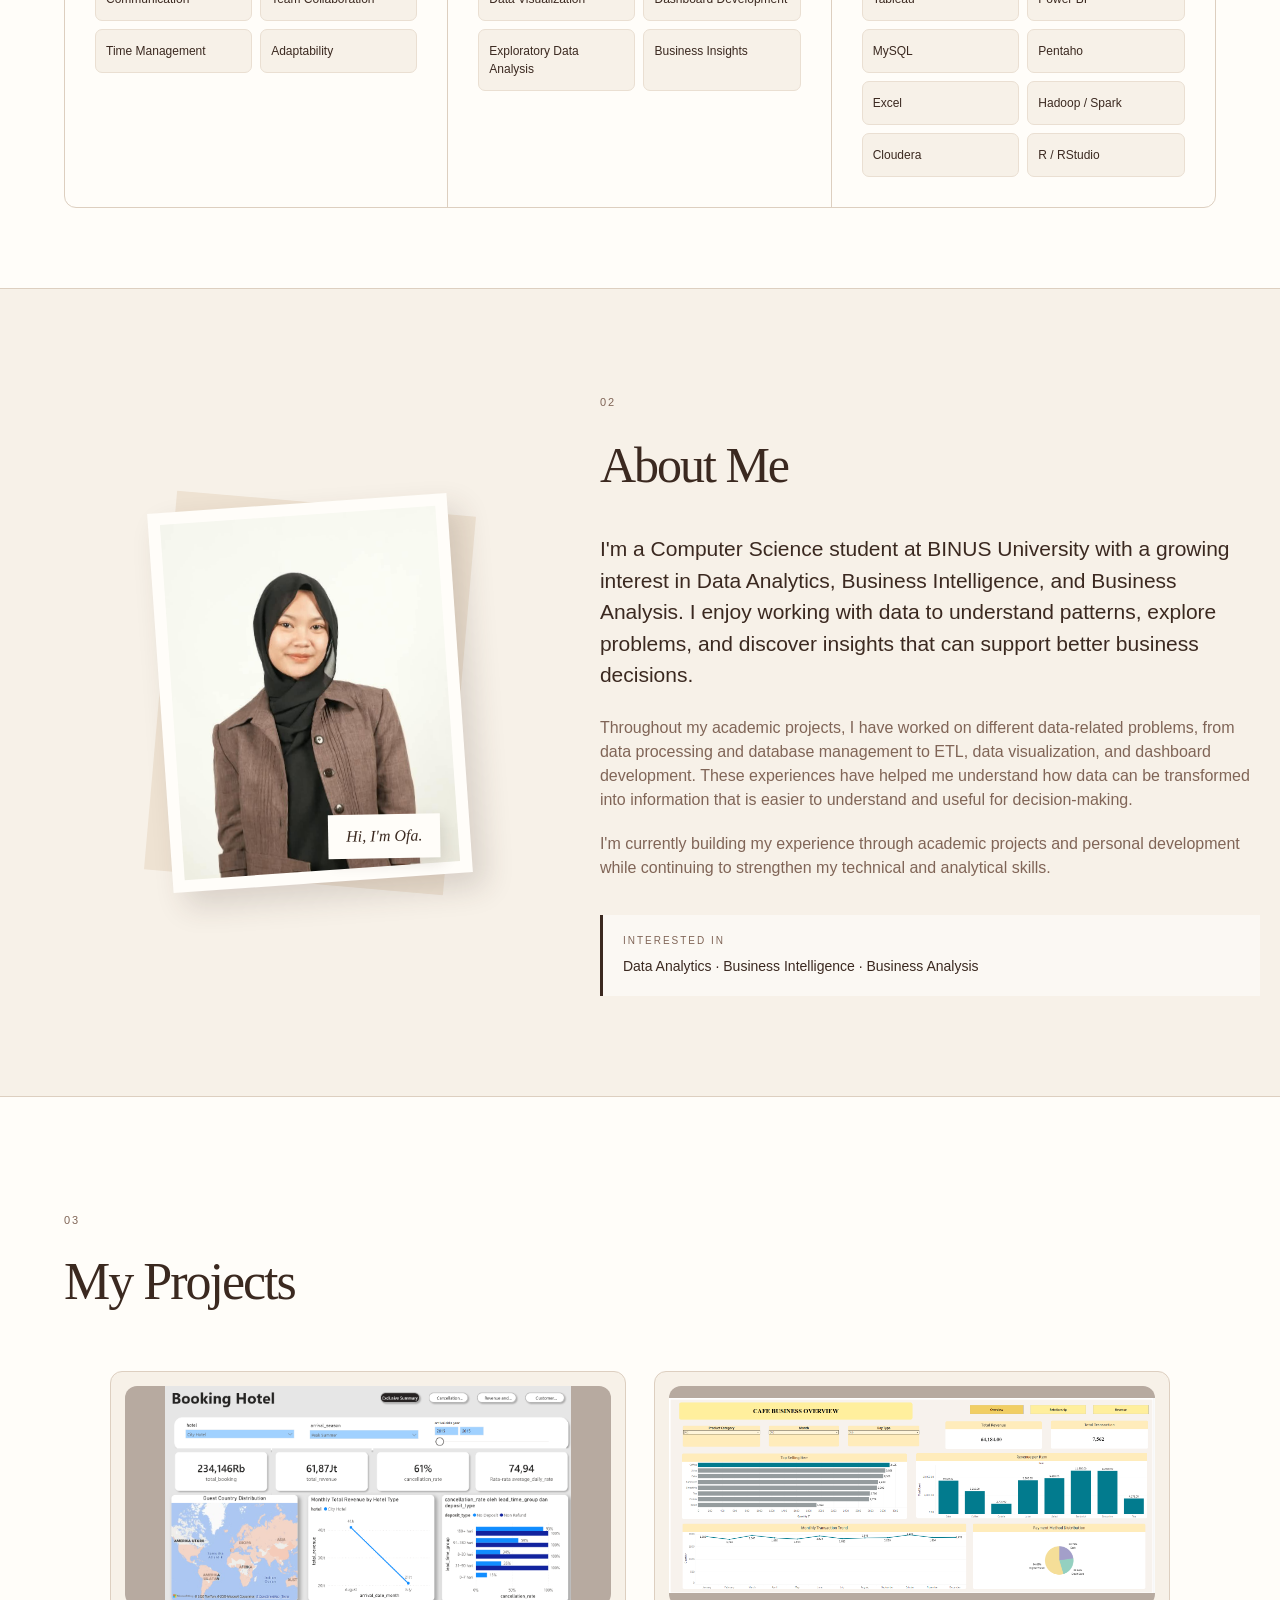
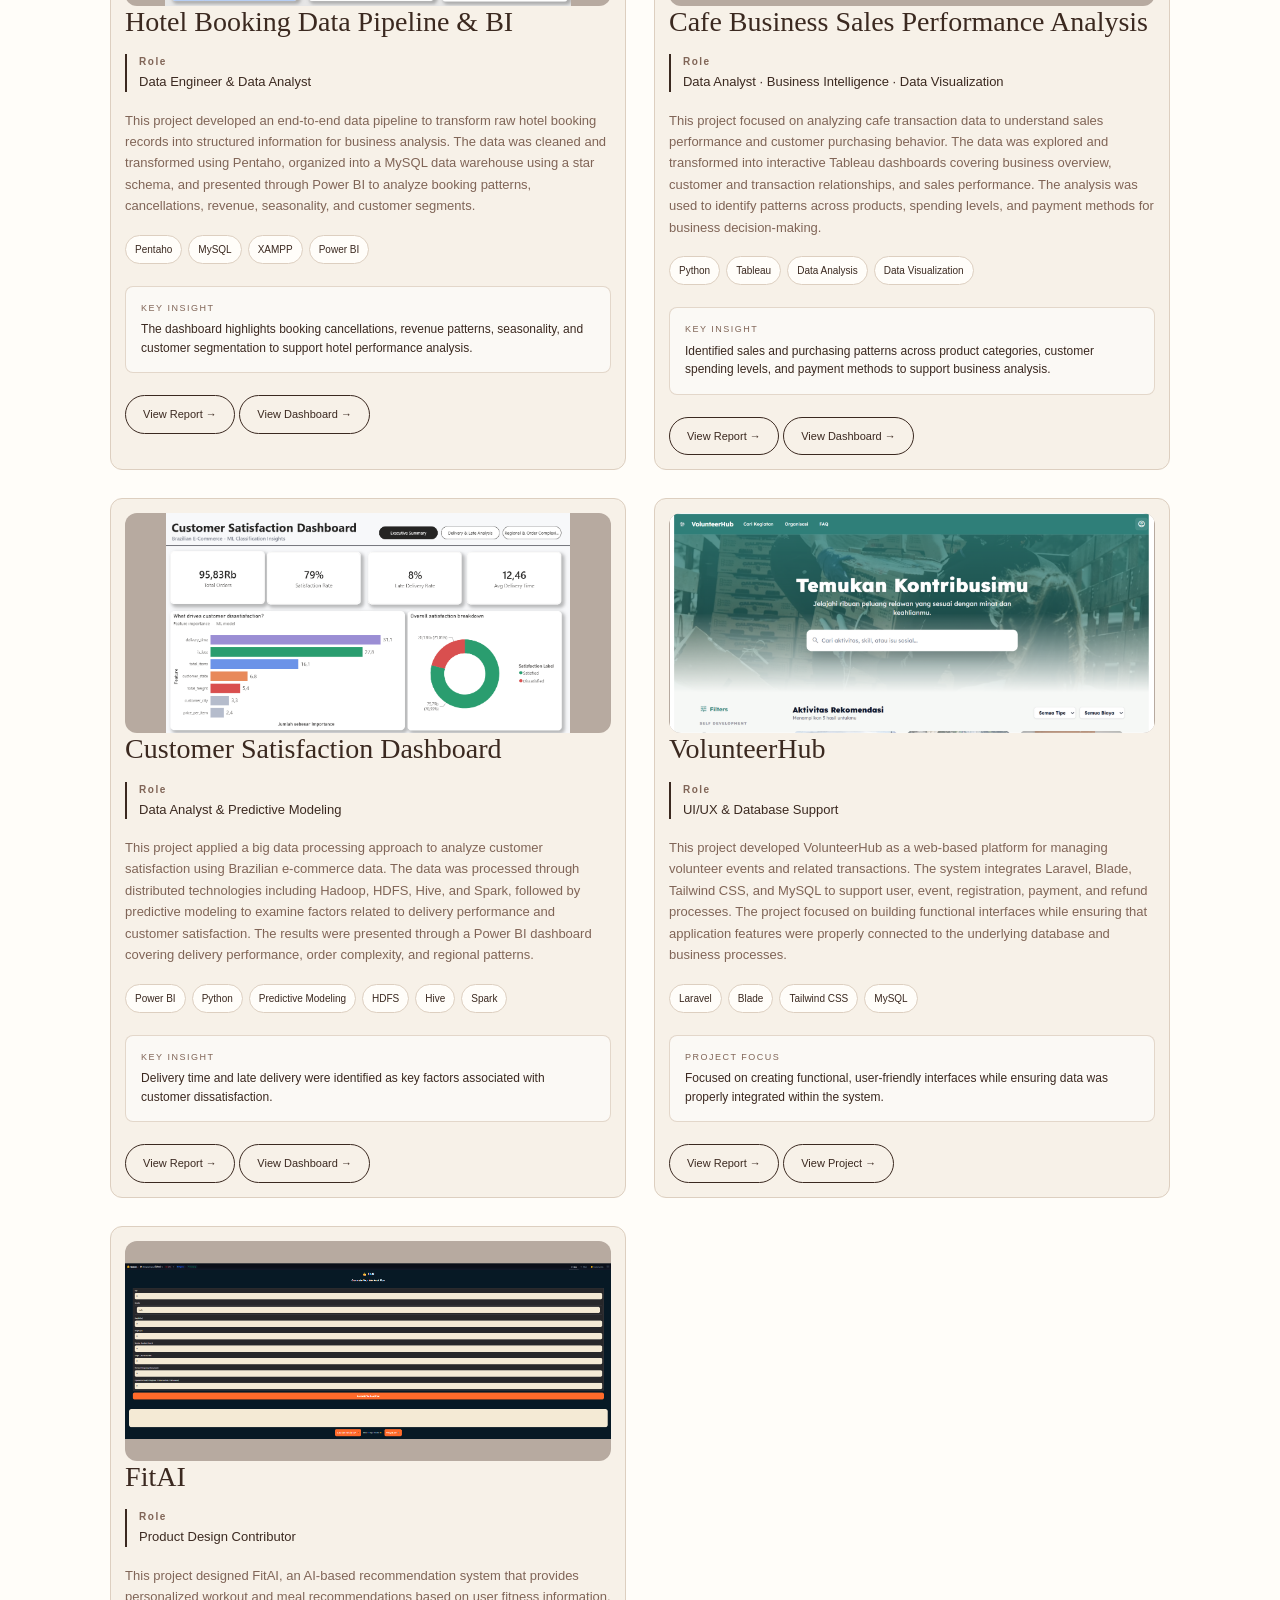
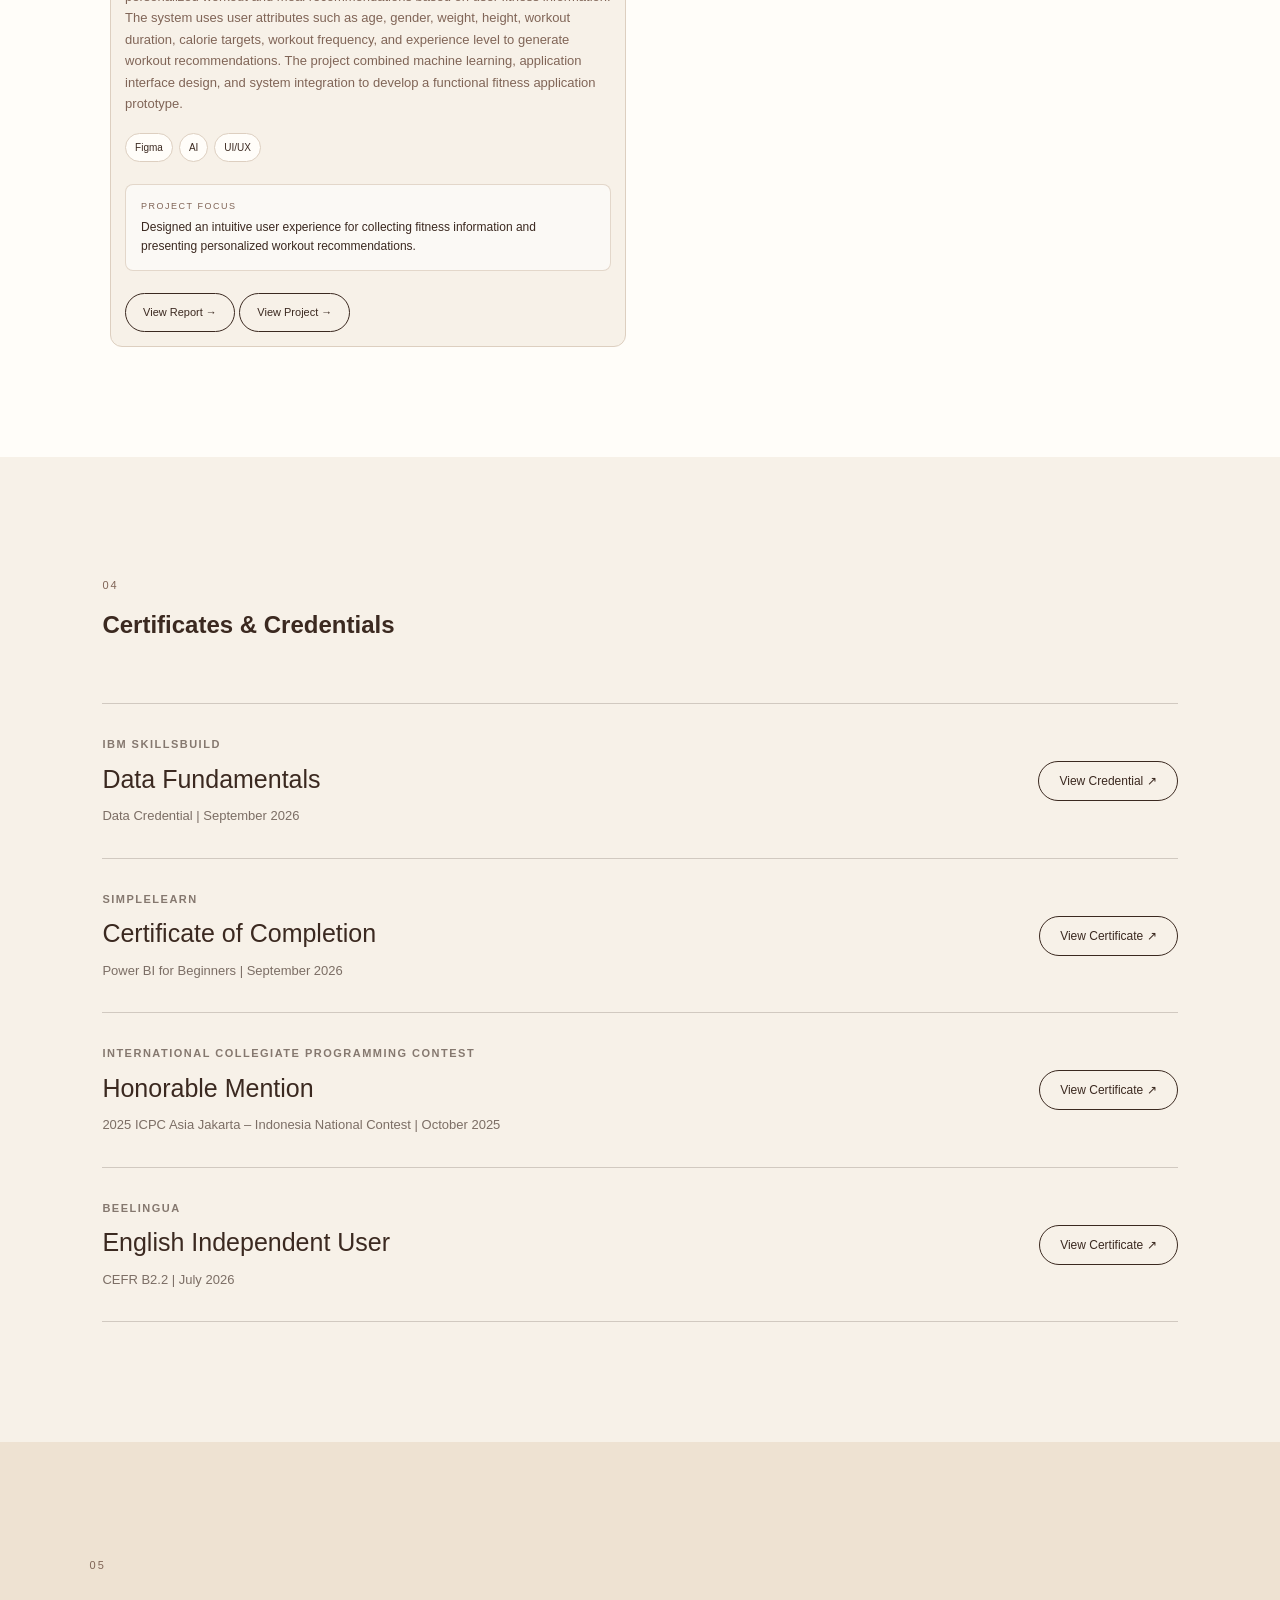
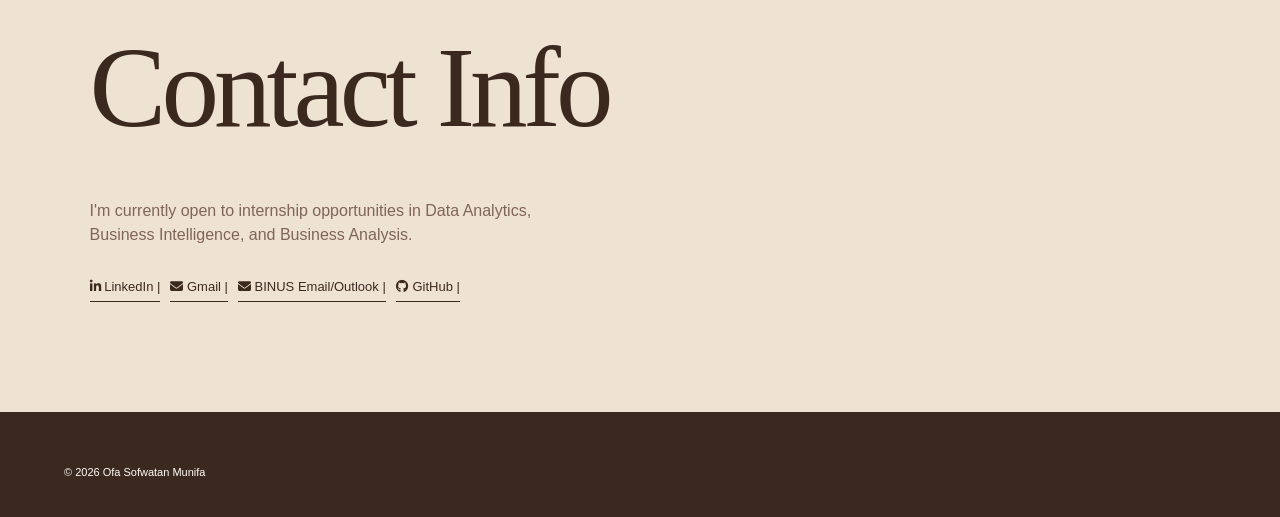
==== commit a44a0da3: "Update portfolio layout and contact" ====
--- a/index.html
+++ b/index.html
@@ -7,6 +7,11 @@
     <title>Ofa Sofwatan Munifa | Portfolio</title>
 
     <link rel="stylesheet" href="style.css" />
+
+    <link
+      rel="stylesheet"
+      href="https://cdnjs.cloudflare.com/ajax/libs/font-awesome/6.5.2/css/all.min.css"
+    />
   </head>
 
   <body>
@@ -23,63 +28,110 @@
         <a href="#projects">Projects</a>
       </nav>
 
-      <a href="#contact" class="nav-contact"> Let's Connect → </a>
+      <a href="#contact" class="nav-contact"> Contact Info → </a>
     </header>
 
     <main>
-      <!-- =========================
-             HERO
-        ========================== -->
-
-      <section class="hero">
-        <div class="hero-content">
-          <p class="eyebrow">COMPUTER SCIENCE STUDENT · BINUS UNIVERSITY</p>
-
-          <h1>
+ <!-- =========================
+     HERO
+========================= -->
+
+<section class="hero">
+
+    <div class="hero-content">
+
+        <p class="eyebrow">
+            COMPUTER SCIENCE STUDENT · BINUS UNIVERSITY
+        </p>
+
+        <h1>
             Portofolio Ofa<br />
             Sofwatan Munifa
-          </h1>
-
-          <p class="hero-role">
+        </h1>
+
+        <p class="hero-role">
             Data Analyst | Business Intelligence Analyst | Business Analyst
-          </p>
-
-          <p class="hero-description">
+        </p>
+
+        <p class="hero-description">
             Exploring data, uncovering insights, and turning information into
             meaningful business perspectives.
-          </p>
-
-          <div class="contact-links">
-    <a href="https://www.linkedin.com/in/ofa-sofwatan-munifa" target="_blank">
-        LinkedIn →
-    </a>
-
-    <a href="https://github.com/Ofasofwatan6" target="_blank">
-        GitHub →
-    </a>
-
-    <a href="mailto:ofamunifa@binus.ac.id">
-        BINUS Email →
-    </a>
-
-    <a href="mailto:sofwatanofa06@gmail.com">
-        Personal Email →
-    </a>
-</div>
-        </div>
-
-        <!-- HERO DECORATION -->
-
-        <div class="hero-decoration">
-          <div class="decor-circle"></div>
-
-          <p>
+        </p>
+
+        <!-- CONTACT -->
+        <div class="hero-contact">
+
+            <span class="section-number"></span>
+
+            <h2>Contact Info</h2>
+
+            <p>
+                I'm currently open to internship opportunities in Data Analytics,
+                Business Intelligence, and Business Analysis.
+            </p>
+
+            <div class="contact-links">
+
+                <!-- LinkedIn -->
+                <a
+            href="https://www.linkedin.com/in/ofa-sofwatan-munifa"
+            target="_blank"
+          >
+            <i class="fa-brands fa-linkedin-in"></i>
+            <span>LinkedIn | </span>
+          </a>
+
+                <!-- Gmail -->
+                <a
+                    href="https://mail.google.com/mail/?view=cm&fs=1&to=sofwatanmunifa@gmail.com"
+                    target="_blank"
+                    rel="noopener noreferrer"
+                >
+                    <i class="fa-solid fa-envelope"></i>
+                    <span>Gmail |</span>
+                </a>
+<!-- BINUS Email / Outlook -->
+<a
+    href="https://outlook.office.com/mail/deeplink/compose?to=ofamunifa@binus.ac.id"
+    target="_blank"
+    rel="noopener noreferrer"
+>
+    <i class="fa-solid fa-envelope"></i>
+    <span>BINUS Email/Outlook |</span>
+</a>
+
+                <!-- GitHub -->
+                <a
+                    href="https://github.com/Ofasofwatan6"
+                    target="_blank"
+                    rel="noopener noreferrer"
+                >
+                    <i class="fa-brands fa-github"></i>
+                    <span>GitHub |</span>
+                </a>
+
+            </div>
+
+        </div>
+
+    </div>
+
+
+    <!-- HERO DECORATION -->
+
+    <div class="hero-decoration">
+
+        <div class="decor-circle"></div>
+
+        <p>
             turning<br />
             data into<br />
             insights.
-          </p>
-        </div>
-      </section>
+        </p>
+
+    </div>
+
+</section>
 
       <!-- =========================
      EDUCATION
@@ -118,10 +170,6 @@
 
           <div>
             <h2>Skills & Tools</h2>
-
-            <p>
-              A combination of analytical thinking, data skills, and technical expertise.
-            </p>
           </div>
         </div>
 
@@ -207,18 +255,14 @@
         <!-- PHOTO -->
 
         <div class="about-photo-area">
-
-    <div class="photo-decoration"></div>
-
-    <div class="photo-frame">
-        <img src="images/ofa_porto.jpeg" alt="Ofa Sofwatan Munifa">
-
-        <div class="photo-caption">
-            Hi, I'm Ofa.
-        </div>
-    </div>
-
-</div>
+          <div class="photo-decoration"></div>
+
+          <div class="photo-frame">
+            <img src="images/ofa_porto.jpeg" alt="Ofa Sofwatan Munifa" />
+
+            <div class="photo-caption">Hi, I'm Ofa.</div>
+          </div>
+        </div>
 
         <!-- ABOUT CONTENT -->
 
@@ -229,8 +273,8 @@
 
           <p class="about-main-text">
             I'm a Computer Science student at BINUS University with a growing
-            interest in Data Analytics, Business Intelligence, and Business Analysis. 
-            I enjoy working with data to understand patterns, explore
+            interest in Data Analytics, Business Intelligence, and Business
+            Analysis. I enjoy working with data to understand patterns, explore
             problems, and discover insights that can support better business
             decisions.
           </p>
@@ -305,14 +349,14 @@
               <p>Data Engineer & Data Analyst</p>
             </div>
 
-         <p>
-    This project developed an end-to-end data pipeline to transform
-    raw hotel booking records into structured information for business
-    analysis. The data was cleaned and transformed using Pentaho,
-    organized into a MySQL data warehouse using a star schema, and
-    presented through Power BI to analyze booking patterns,
-    cancellations, revenue, seasonality, and customer segments.
-</p>
+            <p>
+              This project developed an end-to-end data pipeline to transform
+              raw hotel booking records into structured information for business
+              analysis. The data was cleaned and transformed using Pentaho,
+              organized into a MySQL data warehouse using a star schema, and
+              presented through Power BI to analyze booking patterns,
+              cancellations, revenue, seasonality, and customer segments.
+            </p>
 
             <div class="project-tools">
               <span>Pentaho</span>
@@ -331,25 +375,23 @@
               </p>
             </div>
 
-           <div class="project-actions">
-
-    <a
-        href="report/report_dateng.pdf"
-        target="_blank"
-        class="project-button"
-    >
-        View Report →
-    </a>
-
-    <a
-        href="LINK_POWER_BI_KAMU"
-        target="_blank"
-        class="project-button"
-    >
-        View Dashboard →
-    </a>
-
-</div>
+            <div class="project-actions">
+              <a
+                href="report/report_dateng.pdf"
+                target="_blank"
+                class="project-button"
+              >
+                View Report →
+              </a>
+
+              <a
+                href="LINK_POWER_BI_KAMU"
+                target="_blank"
+                class="project-button"
+              >
+                View Dashboard →
+              </a>
+            </div>
           </article>
 
           <!-- =====================================
@@ -384,14 +426,14 @@
             </div>
 
             <p>
-    This project focused on analyzing cafe transaction data to
-    understand sales performance and customer purchasing behavior.
-    The data was explored and transformed into interactive Tableau
-    dashboards covering business overview, customer and transaction
-    relationships, and sales performance. The analysis was used to
-    identify patterns across products, spending levels, and payment
-    methods for business decision-making.
-</p>
+              This project focused on analyzing cafe transaction data to
+              understand sales performance and customer purchasing behavior. The
+              data was explored and transformed into interactive Tableau
+              dashboards covering business overview, customer and transaction
+              relationships, and sales performance. The analysis was used to
+              identify patterns across products, spending levels, and payment
+              methods for business decision-making.
+            </p>
 
             <div class="project-tools">
               <span>Python</span>
@@ -409,14 +451,14 @@
                 support business analysis.
               </p>
             </div>
-            
+
             <a
-    href="report/report_datvis.pdf"
-    target="_blank"
-    class="project-button"
->
-    View Report →
-</a>
+              href="report/report_datvis.pdf"
+              target="_blank"
+              class="project-button"
+            >
+              View Report →
+            </a>
             <a
               href="https://public.tableau.com/app/profile/salzabilla.putri/viz/CafeBusinessSalesPerformanceAnalysis/DashboardOverview-1?publish=yes"
               target="_blank"
@@ -457,14 +499,14 @@
             </div>
 
             <p>
-    This project applied a big data processing approach to analyze
-    customer satisfaction using Brazilian e-commerce data. The data
-    was processed through distributed technologies including Hadoop,
-    HDFS, Hive, and Spark, followed by predictive modeling to examine
-    factors related to delivery performance and customer satisfaction.
-    The results were presented through a Power BI dashboard covering
-    delivery performance, order complexity, and regional patterns.
-</p>
+              This project applied a big data processing approach to analyze
+              customer satisfaction using Brazilian e-commerce data. The data
+              was processed through distributed technologies including Hadoop,
+              HDFS, Hive, and Spark, followed by predictive modeling to examine
+              factors related to delivery performance and customer satisfaction.
+              The results were presented through a Power BI dashboard covering
+              delivery performance, order complexity, and regional patterns.
+            </p>
 
             <div class="project-tools">
               <span>Power BI</span>
@@ -483,14 +525,14 @@
                 associated with customer dissatisfaction.
               </p>
             </div>
-            
+
             <a
-    href="report/report_datvis.pdf"
-    target="_blank"
-    class="project-button"
->
-    View Report →
-</a>
+              href="report/report_datvis.pdf"
+              target="_blank"
+              class="project-button"
+            >
+              View Report →
+            </a>
 
             <a
               href="https://app.powerbi.com/groups/me/reports/bd9aecc8-8f65-4ad5-8144-6e2f341b62fd/1ad5e60f18f4250250dd?experience=power-bi"
@@ -525,14 +567,14 @@
             </div>
 
             <p>
-    This project developed VolunteerHub as a web-based platform
-    for managing volunteer events and related transactions.
-    The system integrates Laravel, Blade, Tailwind CSS, and MySQL
-    to support user, event, registration, payment, and refund
-    processes. The project focused on building functional interfaces
-    while ensuring that application features were properly connected
-    to the underlying database and business processes.
-</p>
+              This project developed VolunteerHub as a web-based platform for
+              managing volunteer events and related transactions. The system
+              integrates Laravel, Blade, Tailwind CSS, and MySQL to support
+              user, event, registration, payment, and refund processes. The
+              project focused on building functional interfaces while ensuring
+              that application features were properly connected to the
+              underlying database and business processes.
+            </p>
 
             <div class="project-tools">
               <span>Laravel</span>
@@ -551,12 +593,12 @@
             </div>
 
             <a
-    href="report/report_volunteer.pdf"
-    target="_blank"
-    class="project-button"
->
-    View Report →
-</a>
+              href="report/report_volunteer.pdf"
+              target="_blank"
+              class="project-button"
+            >
+              View Report →
+            </a>
 
             <a
               href="https://github.com/nabilaalya9/event-management"
@@ -596,15 +638,15 @@
             </div>
 
             <p>
-    This project designed FitAI, an AI-based recommendation system
-    that provides personalized workout and meal recommendations
-    based on user fitness information. The system uses user
-    attributes such as age, gender, weight, height, workout duration,
-    calorie targets, workout frequency, and experience level to
-    generate workout recommendations. The project combined machine
-    learning, application interface design, and system integration
-    to develop a functional fitness application prototype.
-</p>
+              This project designed FitAI, an AI-based recommendation system
+              that provides personalized workout and meal recommendations based
+              on user fitness information. The system uses user attributes such
+              as age, gender, weight, height, workout duration, calorie targets,
+              workout frequency, and experience level to generate workout
+              recommendations. The project combined machine learning,
+              application interface design, and system integration to develop a
+              functional fitness application prototype.
+            </p>
 
             <div class="project-tools">
               <span>Figma</span>
@@ -621,12 +663,12 @@
               </p>
             </div>
             <a
-    href="report/report_fitAi.pdf"
-    target="_blank"
-    class="project-button"
->
-    View Report →
-</a>
+              href="report/report_fitAi.pdf"
+              target="_blank"
+              class="project-button"
+            >
+              View Report →
+            </a>
 
             <a
               href="https://huggingface.co/spaces/stargazings/fitai"
@@ -670,15 +712,10 @@
       <section id="certificates" class="certificates-section">
         <div class="certificates-heading">
           <div>
-            <span class="section-number">03</span>
+            <span class="section-number">04</span>
 
             <h2>Certificates & Credentials</h2>
           </div>
-
-          <p>
-            A selection of certifications and learning credentials that support
-            my technical development.
-          </p>
         </div>
 
         <div class="certificates-list">
@@ -729,21 +766,29 @@
           </article>
 
           <div class="certificate-item">
-    <div class="certificate-info">
-        <span class="certificate-provider">International Collegiate Programming Contest</span>
-        <h3>Honorable Mention</h3>
-        <p>2025 ICPC Asia Jakarta – Indonesia National Contest | October 2025</p>
-    </div>
-
-    <button
-        class="certificate-button"
-        onclick="openCertificate(
-            'images/ICPC_sertif.png',
-            'ICPC — Honorable Mention'
-        )">
-        View Certificate ↗
-    </button>
-</div>
+            <div class="certificate-info">
+              <span class="certificate-provider"
+                >International Collegiate Programming Contest</span
+              >
+              <h3>Honorable Mention</h3>
+              <p>
+                2025 ICPC Asia Jakarta – Indonesia National Contest | October
+                2025
+              </p>
+            </div>
+
+            <button
+              class="certificate-button"
+              onclick="
+                openCertificate(
+                  'images/ICPC_sertif.png',
+                  'ICPC — Honorable Mention',
+                )
+              "
+            >
+              View Certificate ↗
+            </button>
+          </div>
 
           <!-- CERTIFICATE 3 -->
           <article class="certificate-item">
@@ -799,41 +844,54 @@
         ========================== -->
 
       <section id="contact" class="contact-section">
-        <span class="section-number"> 04 </span>
-
-        <h2>Let's connect</h2>
+        <span class="section-number"> 05 </span>
+
+        <h2>Contact Info</h2>
 
         <p>
-          I'm currently open to internship opportunities in Data Analytics,
-          Business Intelligence, and Business Analysis.
+          I'm currently open to internship opportunities in Data Analytics, Business Intelligence, and Business Analysis.
         </p>
 
         <div class="contact-links">
-    <a href="https://www.linkedin.com/in/ofa-sofwatan-munifa" target="_blank">
-        LinkedIn →
-    </a>
-
-    <a href="https://github.com/Ofasofwatan6" target="_blank">
-        GitHub →
-    </a>
-
-    <a href="mailto:ofamunifa@binus.ac.id">
-        BINUS Email →
-    </a>
-
-    <a href="mailto:sofwatanofa06@gmail.com">
-        Personal Email →
-    </a>
-</div>
+          <a
+            href="https://www.linkedin.com/in/ofa-sofwatan-munifa"
+            target="_blank"
+          >
+            <i class="fa-brands fa-linkedin-in"></i>
+            <span>LinkedIn |</span>
+          </a>
+        
+          <a
+                    href="https://mail.google.com/mail/?view=cm&fs=1&to=sofwatanmunifa@gmail.com"
+                    target="_blank"
+                    rel="noopener noreferrer"
+                >
+                    <i class="fa-solid fa-envelope"></i>
+                    <span>Gmail |</span>
+                </a>
+
+          <!-- BINUS Email / Outlook -->
+<a
+    href="https://outlook.office.com/mail/deeplink/compose?to=ofamunifa@binus.ac.id"
+    target="_blank"
+    rel="noopener noreferrer"
+>
+    <i class="fa-solid fa-envelope"></i>
+    <span>BINUS Email/Outlook |</span>
+</a>
+
+          <a href="https://github.com/Ofasofwatan6" target="_blank">
+            <i class="fa-brands fa-github"></i>
+            <span>GitHub |</span>
+          </a>
+        </div>
       </section>
     </main>
-<footer class="site-footer">
-    <div class="footer-content">
-        <div class="footer-copyright">
-            © 2026 Ofa Sofwatan Munifa
-        </div>
-    </div>
-</footer>
+    <footer class="site-footer">
+      <div class="footer-content">
+        <div class="footer-copyright">© 2026 Ofa Sofwatan Munifa</div>
+      </div>
+    </footer>
 
     <script src="script.js"></script>
   </body>
--- a/style.css
+++ b/style.css
@@ -662,12 +662,11 @@
 
 .projects-grid {
     display: grid;
-
-    grid-template-columns: repeat(2, 1fr);
-
-    gap: 35px;
-}
-
+    grid-template-columns: repeat(2, minmax(0, 1fr));
+    gap: 28px;
+    width: 92%;
+    margin: 0 auto;
+}
 
 
 /* =========================
@@ -676,12 +675,10 @@
 
 .project-card {
     background: var(--cream);
-
     border: 1px solid var(--line);
-
     border-radius: 12px;
 
-    padding: 16px;
+    padding: 14px;
 
     position: relative;
 
@@ -692,13 +689,11 @@
     overflow: hidden;
 }
 
-
 .project-card:hover {
-
-    transform: translateY(-8px);
+    transform: translateY(-5px);
 
     box-shadow:
-        0 18px 35px rgba(59, 41, 32, .12);
+        0 14px 28px rgba(59, 41, 32, .10);
 }
 
 /* =========================
@@ -707,15 +702,24 @@
 
 .project-image {
     width: 100%;
+    height: 220px;
+
     overflow: hidden;
-    border-radius: 12px;
+
+    border-radius: 10px;
+
     background: #b7aaa0;
 }
 
 .project-image img {
     width: 100%;
-    height: auto;
+    height: 100%;
+
+    object-fit: cover;
+    object-position: center;
+
     display: block;
+
     transition: transform 0.5s ease;
 }
 
@@ -1638,5 +1642,137 @@
         flex-direction: column;
         gap: 5px;
     }
+
+    .contact-links {
+    display: flex;
+    flex-wrap: wrap;
+    gap: 14px;
+    margin-top: 28px;
+}
+
+.contact-links a {
+    display: inline-flex;
+    align-items: center;
+    gap: 9px;
+    padding: 11px 16px;
+    border: 1px solid rgba(59, 41, 32, 0.2);
+    color: var(--brown);
+    text-decoration: none;
+    font-size: 12px;
+    transition: all 0.25s ease;
+}
+
+.contact-links a i {
+    font-size: 15px;
+}
+
+.contact-links a:hover {
+    background: var(--brown);
+    color: var(--white);
+    transform: translateY(-2px);
+}
+}
     
+/* =========================
+   CONTACT INFO
+========================= */
+.hero-contact {
+    position: relative;
+    margin-top: 55px;
+    padding-top: 55px;
+    width: 100%;
+    max-width: 850px;
+}
+
+.hero-contact::before {
+    content: "";
+    position: absolute;
+    top: 0;
+    left: -5vw;
+    width: 100vw;
+    border-top: 1px solid rgba(59, 41, 32, 0.15);
+}
+.hero-contact .section-number {
+    display: block;
+    margin-bottom: 18px;
+    font-size: 10px;
+    letter-spacing: 2px;
+    color: var(--brown);
+}
+
+.hero-contact h2 {
+    margin: 0 0 25px;
+    font-family: Georgia, "Times New Roman", serif;
+    font-size: clamp(55px, 7vw, 90px);
+    font-weight: 400;
+    line-height: .95;
+    letter-spacing: -4px;
+    color: var(--brown);
+}
+
+.hero-contact > p {
+    max-width: 700px;
+    margin: 0 0 20px;
+    color: #705c50;
+    font-size: 13px;
+    line-height: 1.6;
+}
+
+.hero-contact .contact-links {
+    display: flex;
+    flex-wrap: wrap;
+    gap: 10px;
+    margin: 0;
+}
+
+.hero-contact .contact-links a {
+    display: inline-flex;
+    align-items: center;
+    gap: 6px;
+
+    padding: 6px 9px;
+
+    background: transparent;
+    color: var(--brown);
+
+    border: 1px solid transparent;
+    border-bottom: 1px solid var(--brown);
+
+    text-decoration: none;
+    font-size: 12px;
+
+    transition: all .25s ease;
+}
+
+.hero-contact .contact-links a i {
+    font-size: 13px;
+}
+
+.hero-contact .contact-links a:hover {
+    background: var(--brown);
+    color: var(--white);
+    border-color: var(--brown);
+    transform: translateY(-2px);
+}
+
+.hero-contact .contact-links a:hover i {
+    color: var(--white);
+}
+
+/* =========================
+   FOOTER - NO HOVER EFFECT
+========================= */
+
+.site-footer,
+.site-footer:hover,
+.site-footer a,
+.site-footer a:hover,
+.site-footer i,
+.site-footer span,
+.site-footer p {
+    background: #3b2920 !important;
+    color: #fffdf9 !important;
+    border-color: transparent !important;
+    transform: none !important;
+    box-shadow: none !important;
 }
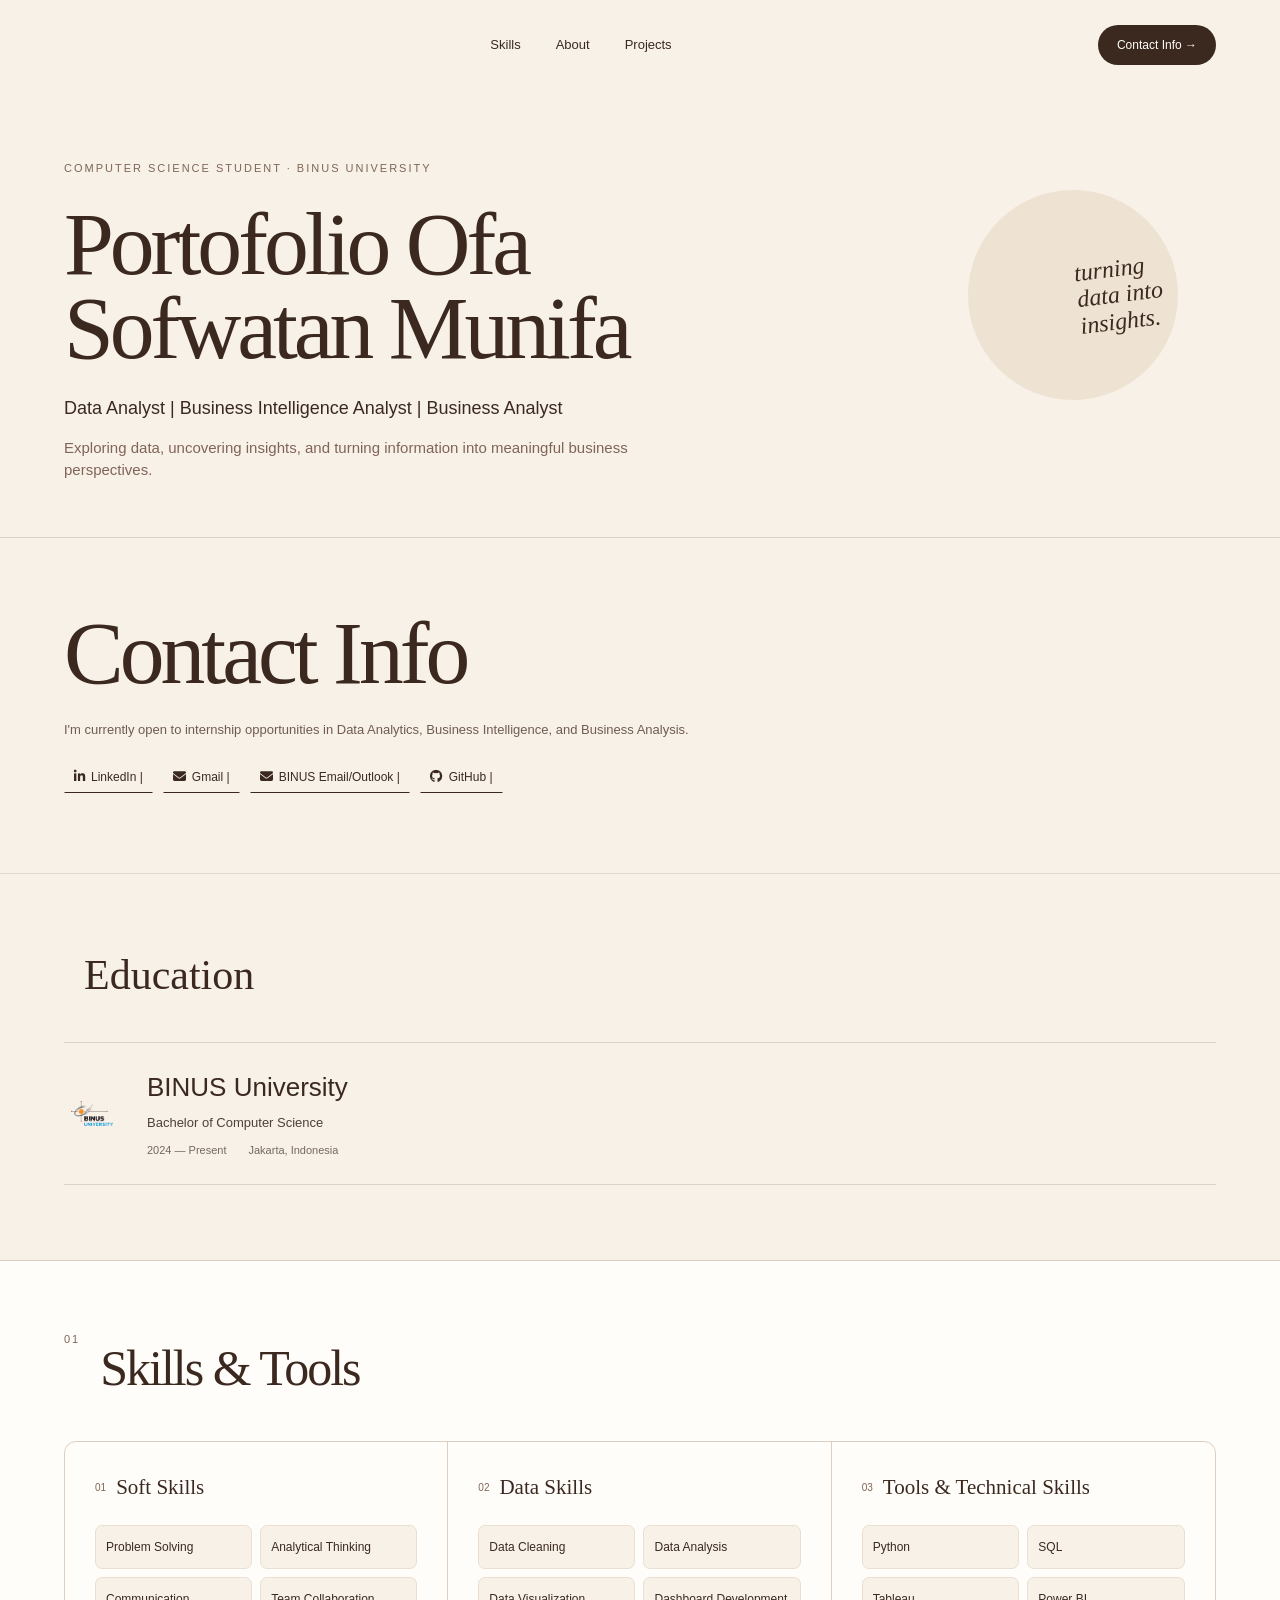
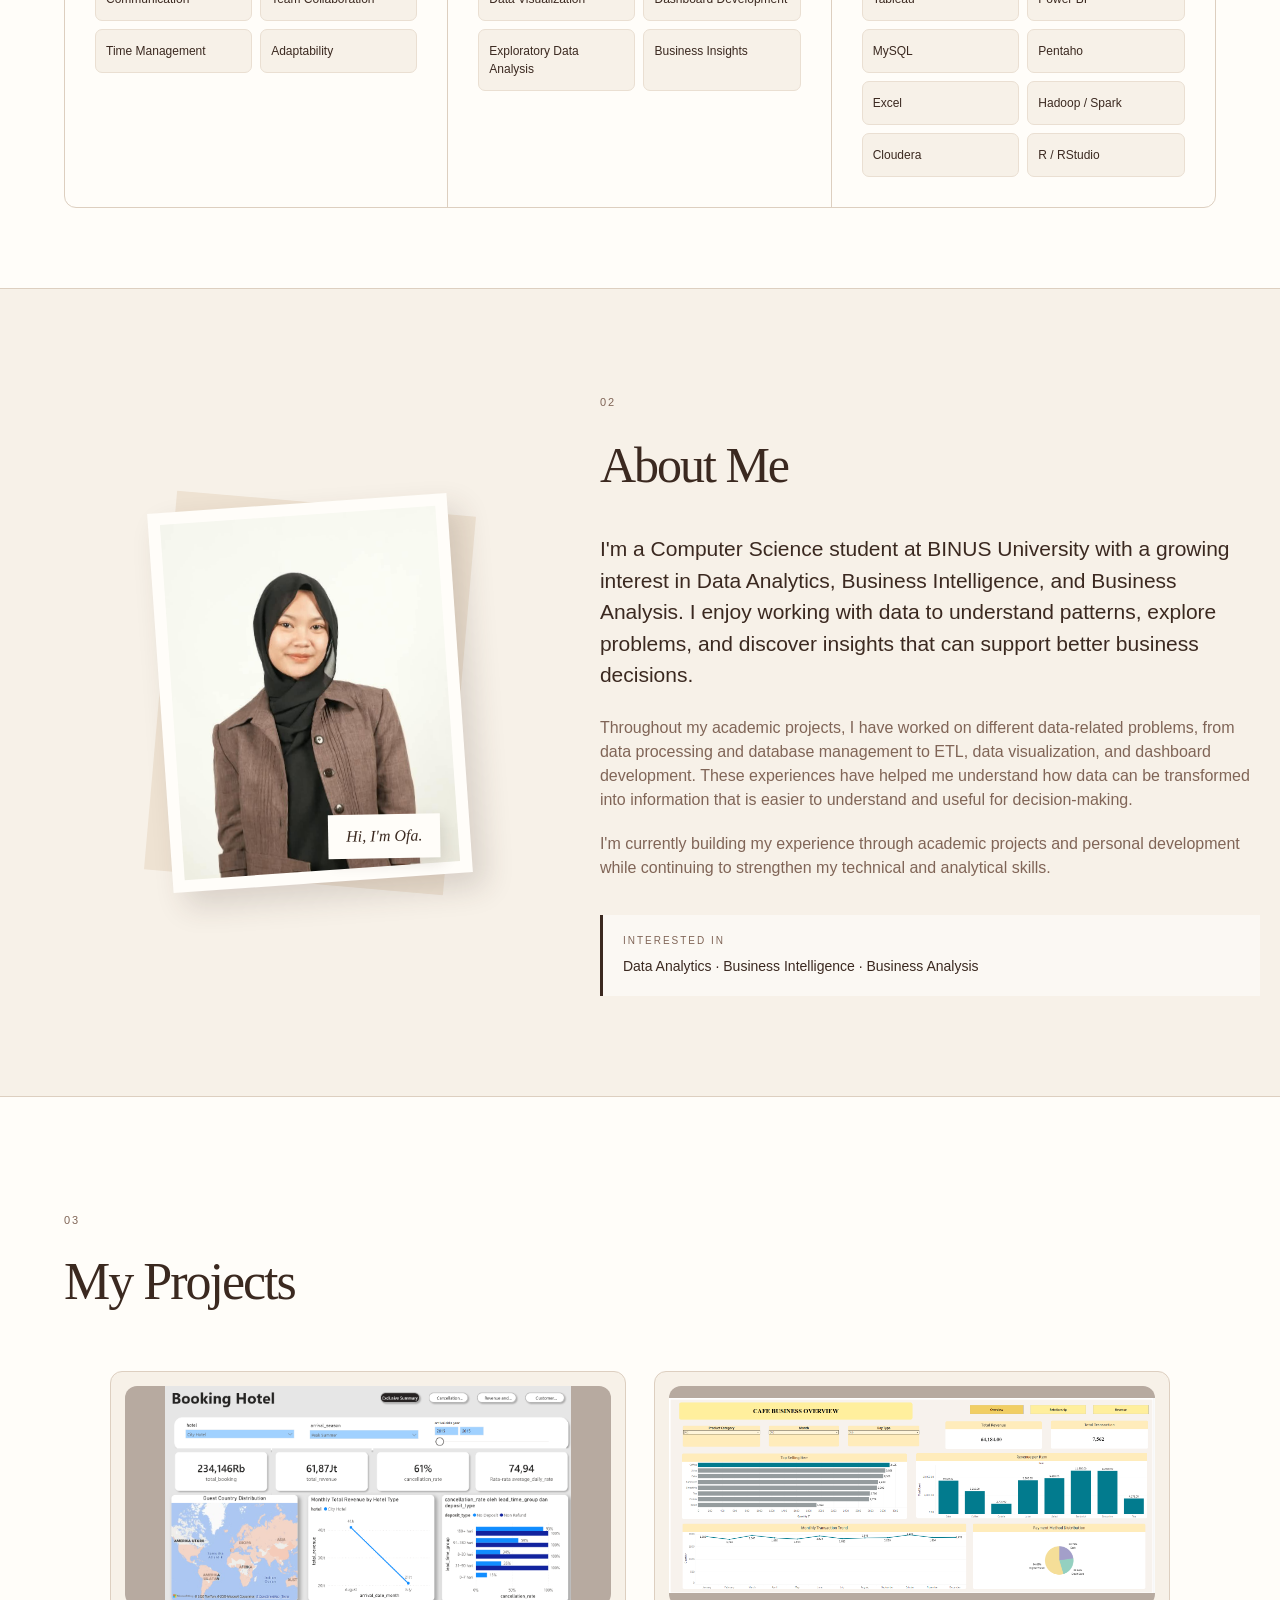
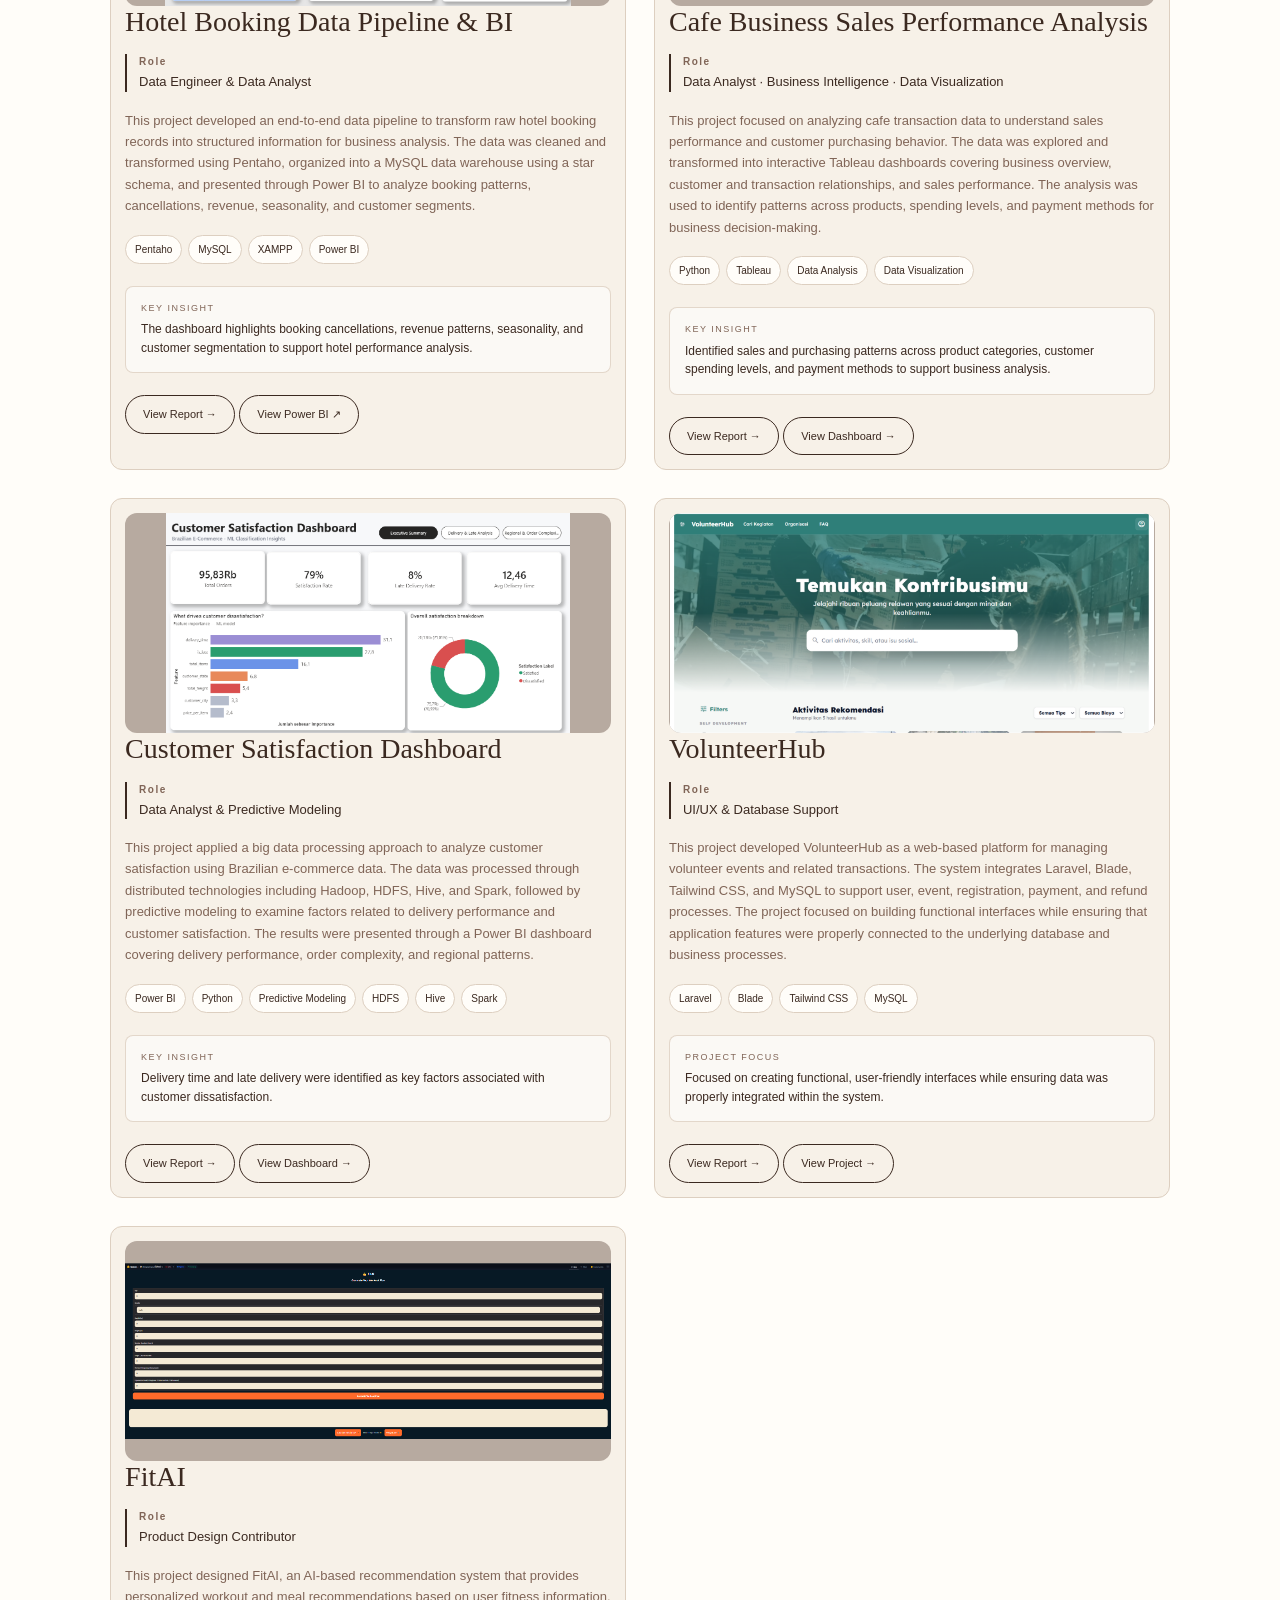
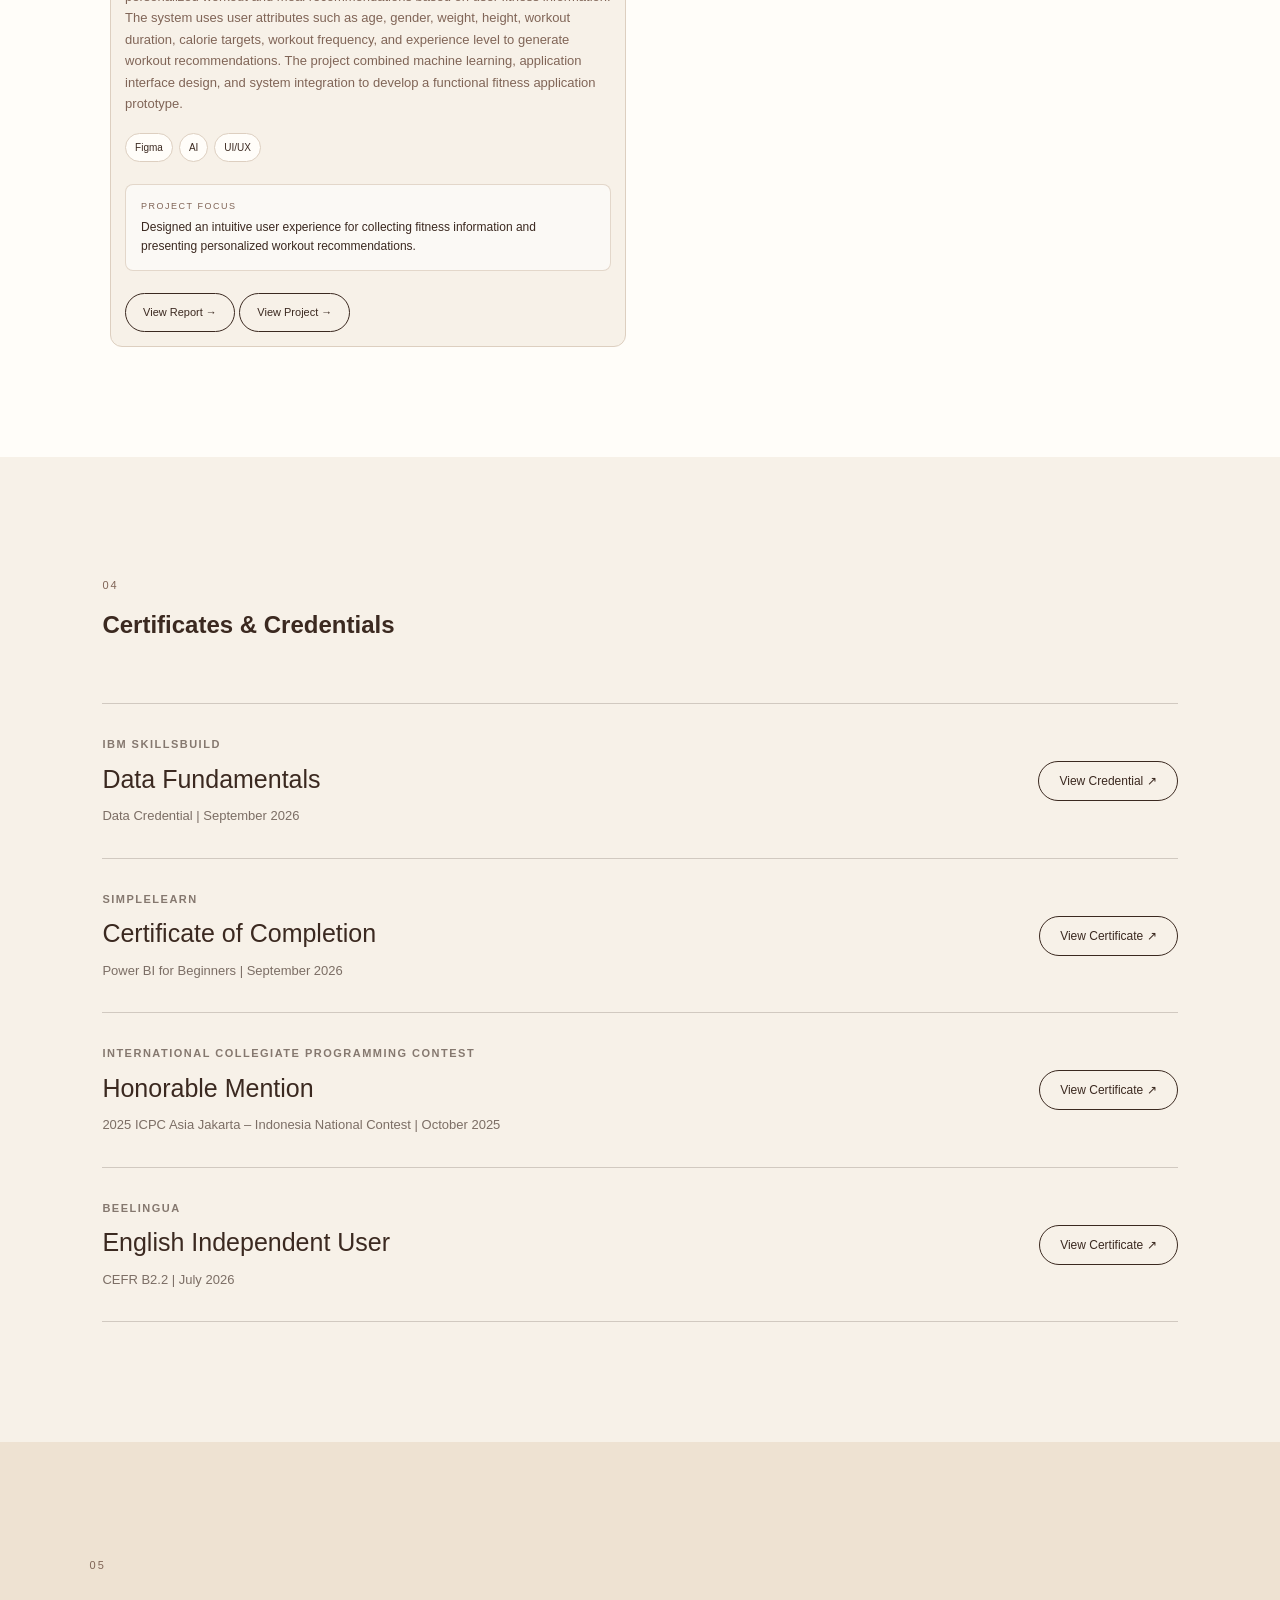
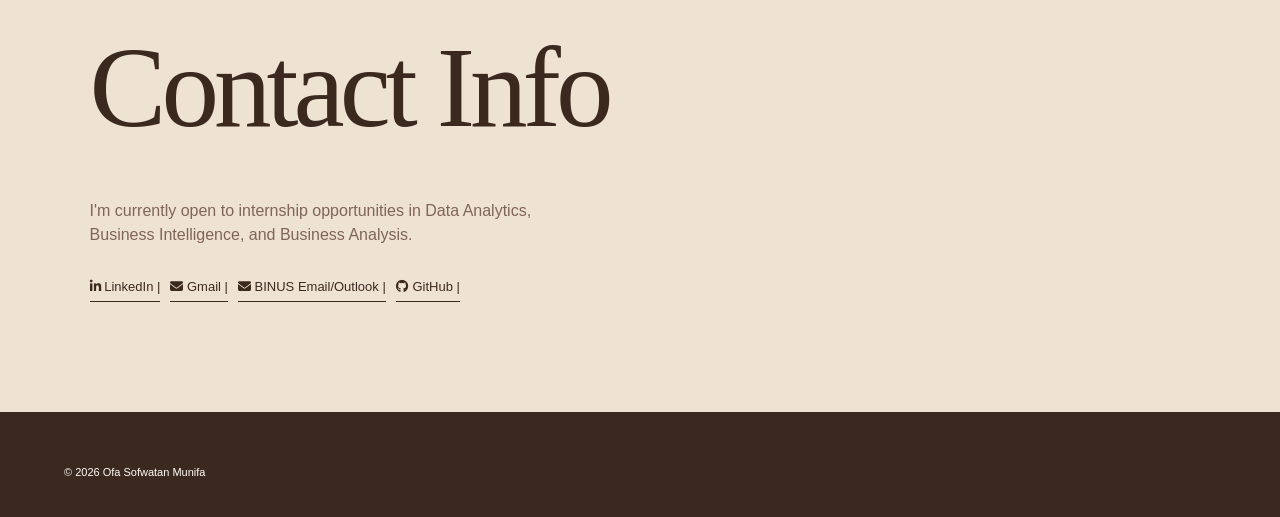
==== commit 36623391: "Fix project links and styling" ====
--- a/index.html
+++ b/index.html
@@ -375,23 +375,25 @@
               </p>
             </div>
 
-            <div class="project-actions">
-              <a
-                href="report/report_dateng.pdf"
-                target="_blank"
-                class="project-button"
-              >
-                View Report →
-              </a>
-
-              <a
-                href="LINK_POWER_BI_KAMU"
-                target="_blank"
-                class="project-button"
-              >
-                View Dashboard →
-              </a>
-            </div>
+           <div class="project-actions">
+
+    <a
+        href="report/report_dateng.pdf"
+        target="_blank"
+        class="project-button"
+    >
+        View Report →
+    </a>
+
+    <a
+        href="https://app.powerbi.com/groups/me/reports/19c71b6d-d03e-4ddf-af9f-5e4235a373d0/4bc65640230db2831368?ctid=3485b963-82ba-4a6f-810f-b5cc226ff898&experience=power-bi&bookmarkGuid=98995eb0-aeb2-4f9d-90a6-ce4b951347af"
+        target="_blank"
+        class="project-button"
+    >
+        View Power BI ↗
+    </a>
+
+</div>
           </article>
 
           <!-- =====================================
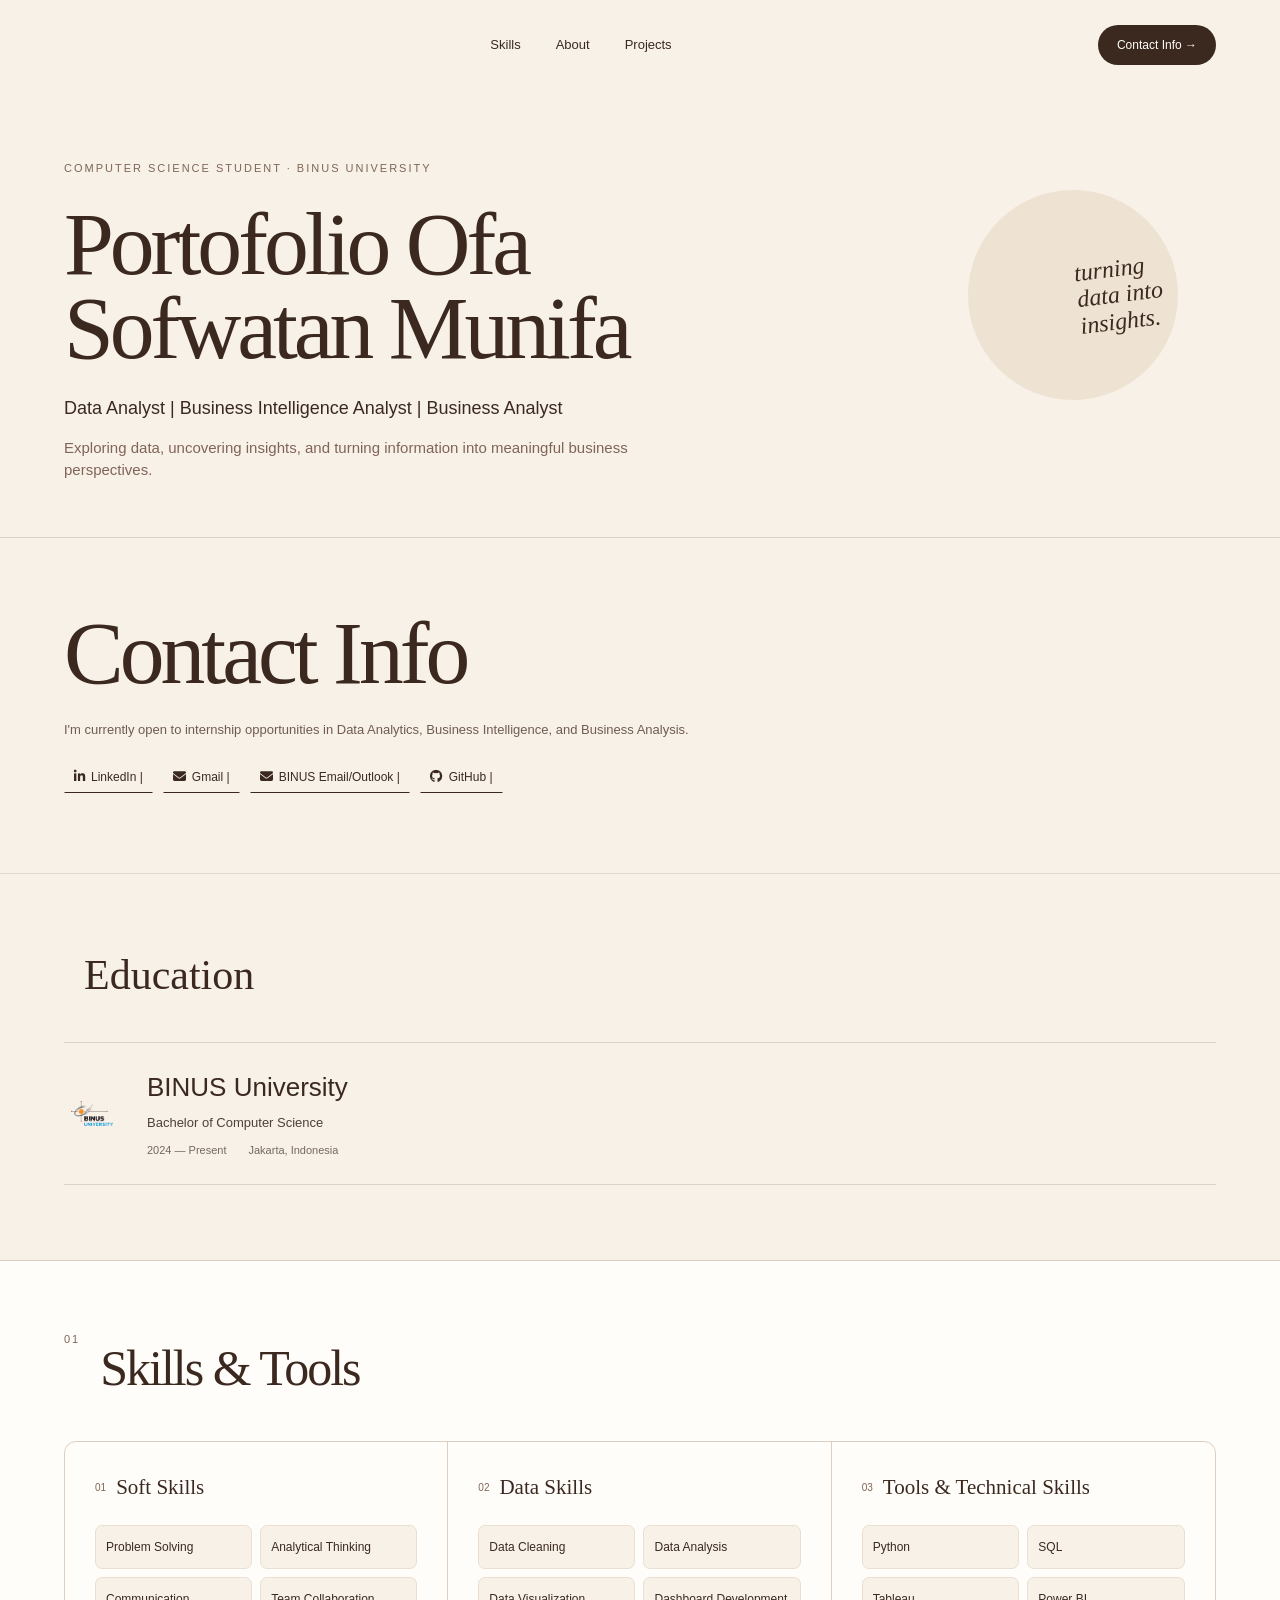
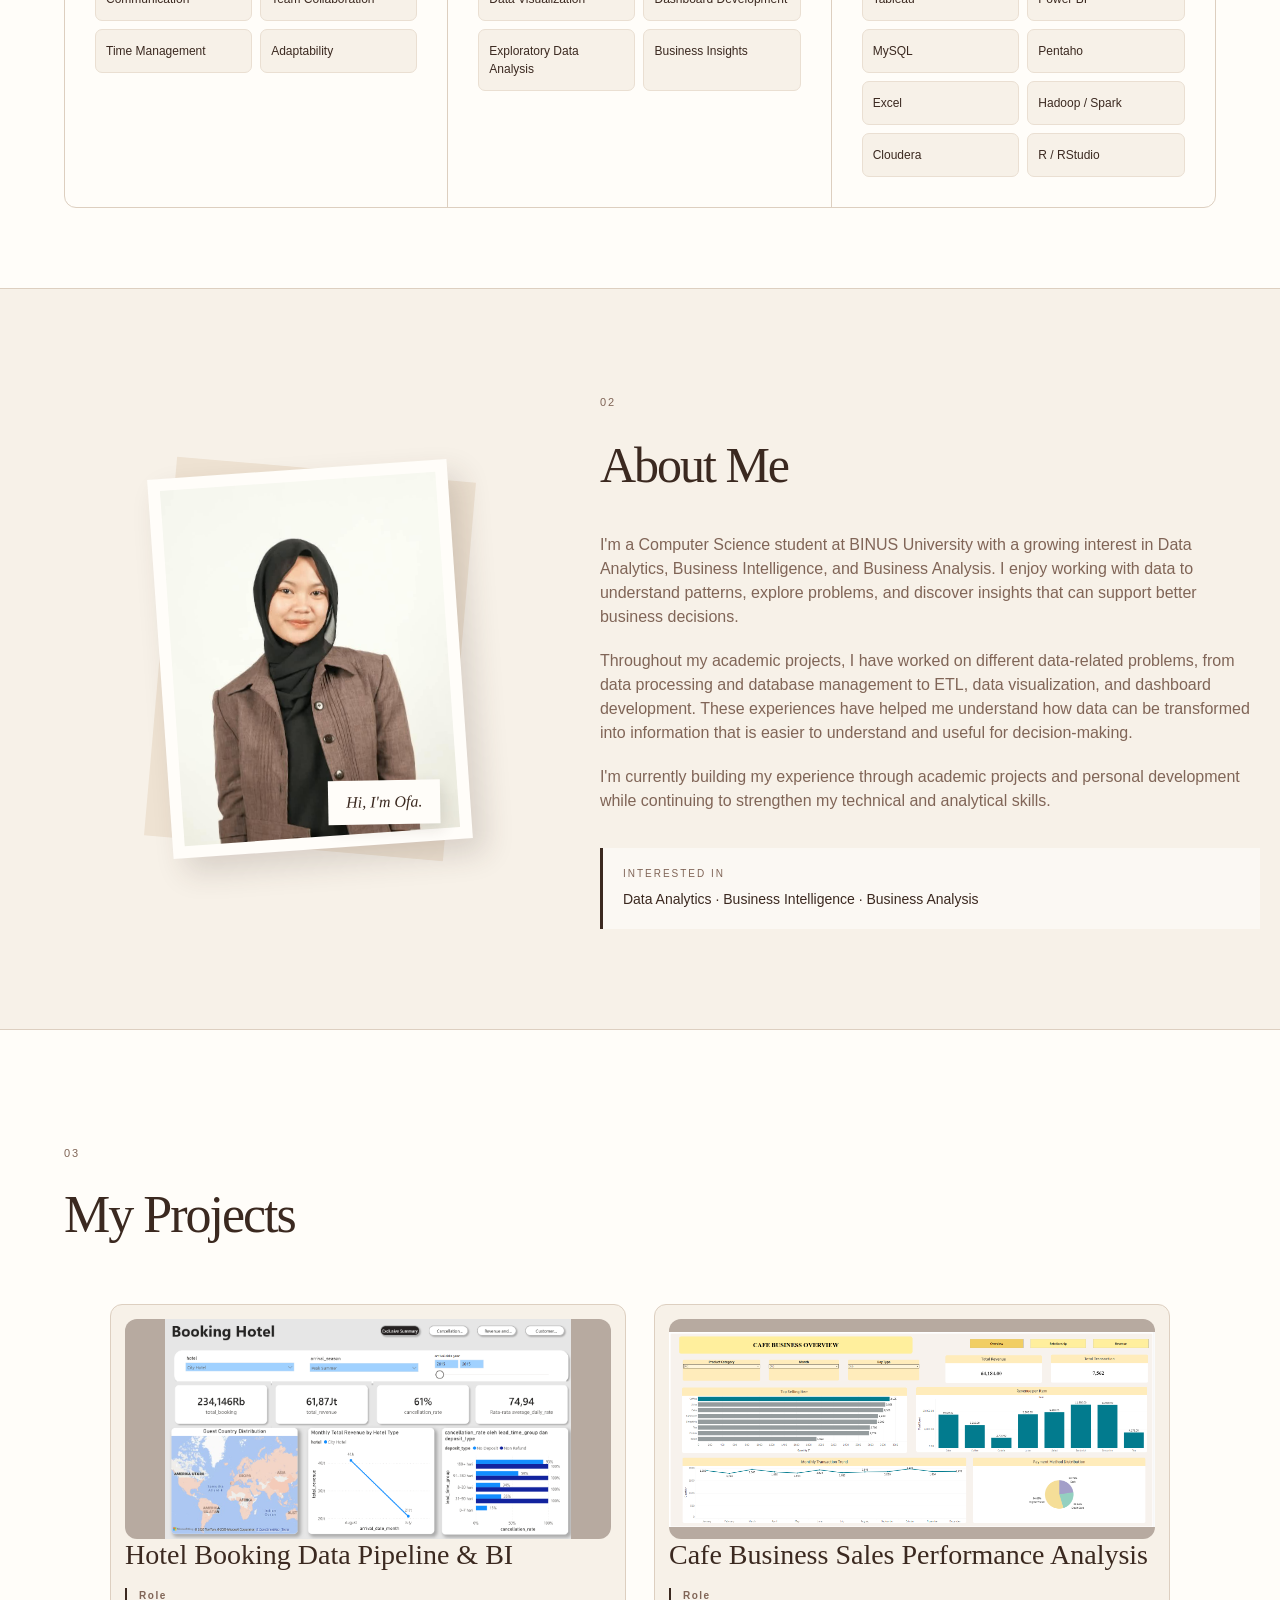
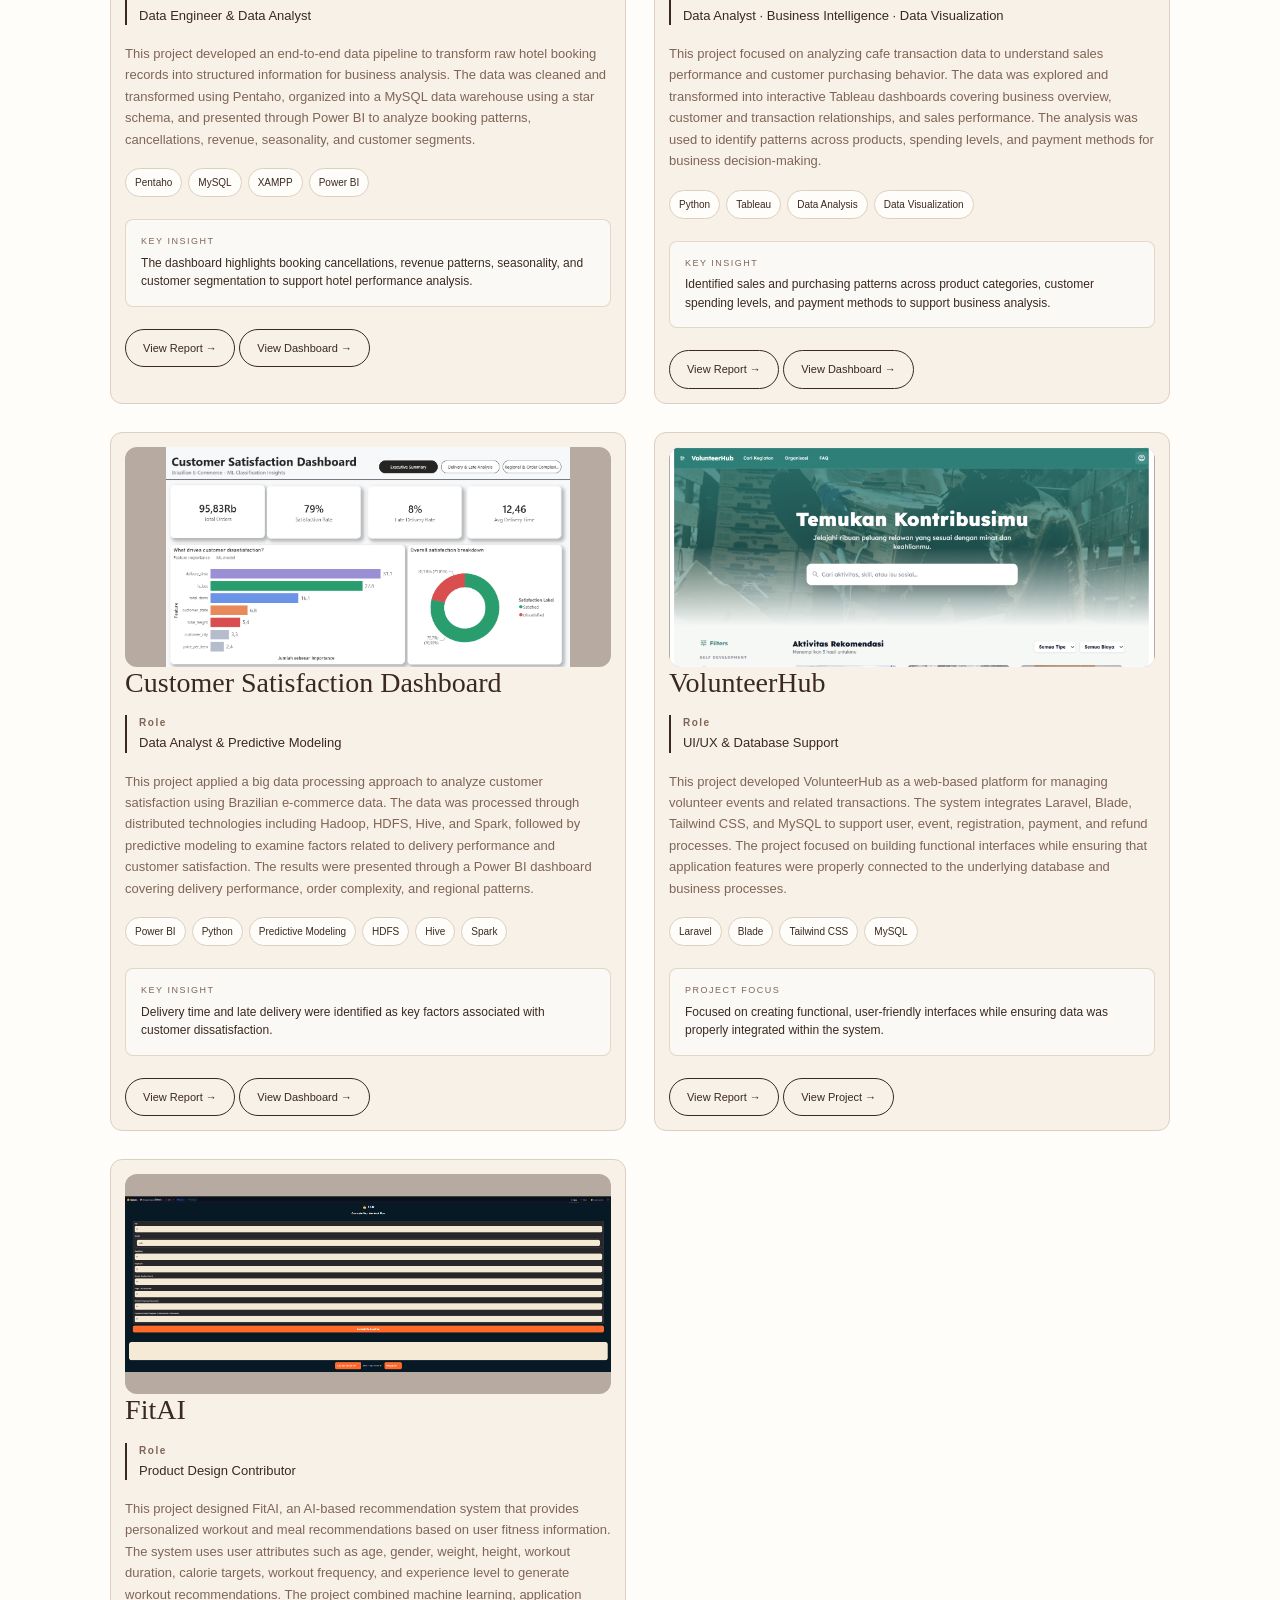
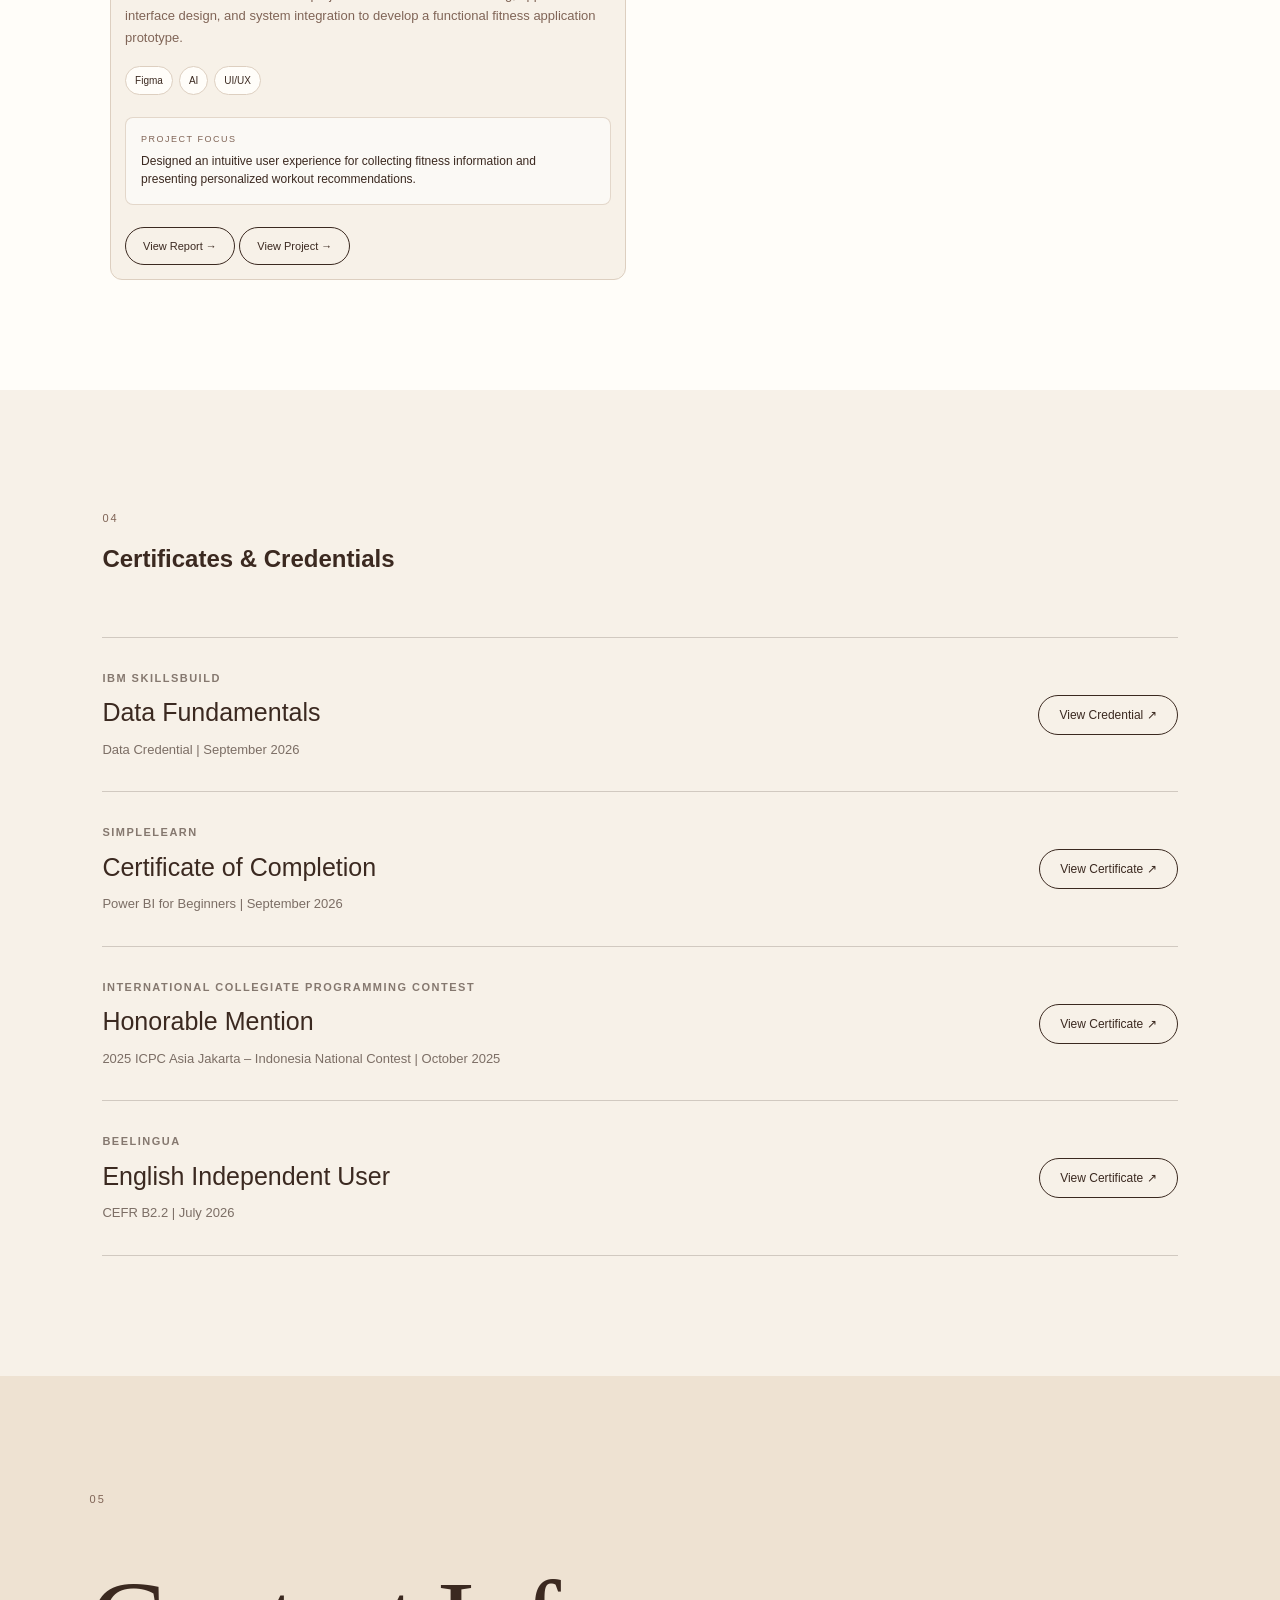
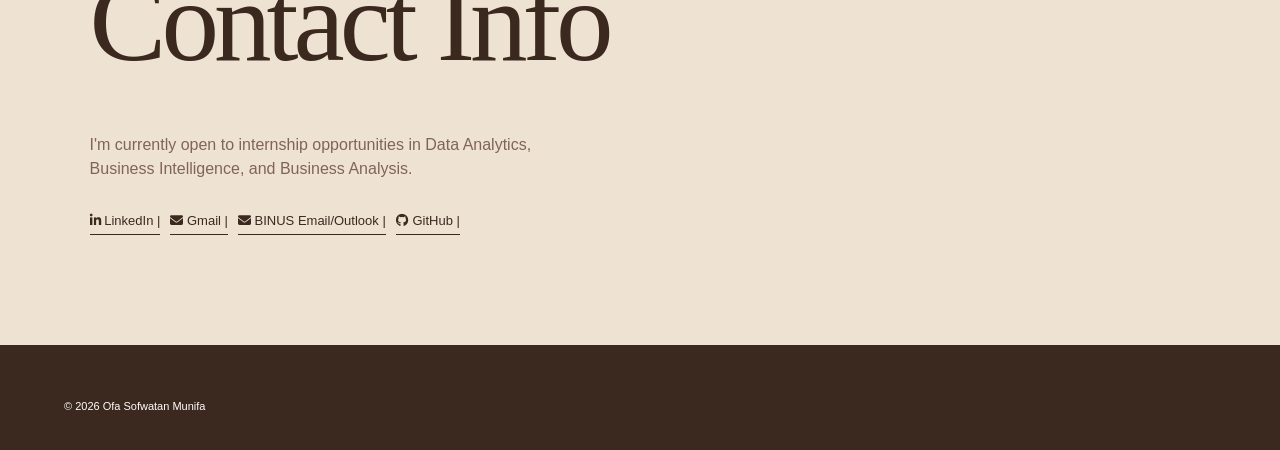
==== commit 536ee2ee: "Add interactive project dashboards" ====
--- a/index.html
+++ b/index.html
@@ -271,22 +271,21 @@
 
           <h2>About Me</h2>
 
-          <p class="about-main-text">
+          <p>
             I'm a Computer Science student at BINUS University with a growing
-            interest in Data Analytics, Business Intelligence, and Business
-            Analysis. I enjoy working with data to understand patterns, explore
-            problems, and discover insights that can support better business
-            decisions.
-          </p>
-
-          <p>
+            interest in Data Analytics, Business Intelligence, and Business Analysis.
+            I enjoy working with data to understand patterns, explore problems,
+            and discover insights that can support better business decisions.
+          <p> 
+
+          <p>  
             Throughout my academic projects, I have worked on different
             data-related problems, from data processing and database management
             to ETL, data visualization, and dashboard development. These
             experiences have helped me understand how data can be transformed
             into information that is easier to understand and useful for
             decision-making.
-          </p>
+          <p>
 
           <p>
             I'm currently building my experience through academic projects and
@@ -386,12 +385,13 @@
     </a>
 
     <a
-        href="https://app.powerbi.com/groups/me/reports/19c71b6d-d03e-4ddf-af9f-5e4235a373d0/4bc65640230db2831368?ctid=3485b963-82ba-4a6f-810f-b5cc226ff898&experience=power-bi&bookmarkGuid=98995eb0-aeb2-4f9d-90a6-ce4b951347af"
-        target="_blank"
-        class="project-button"
-    >
-        View Power BI ↗
-    </a>
+    href="https://github.com/Ofasofwatan6/ofa_portofolio/blob/main/report/hotel_booking_dashboard.pptx"
+    target="_blank"
+    rel="noopener noreferrer"
+    class="project-button"
+>
+    View Dashboard →
+</a>
 
 </div>
           </article>
@@ -537,12 +537,13 @@
             </a>
 
             <a
-              href="https://app.powerbi.com/groups/me/reports/bd9aecc8-8f65-4ad5-8144-6e2f341b62fd/1ad5e60f18f4250250dd?experience=power-bi"
-              target="_blank"
-              class="project-button"
-            >
-              View Dashboard →
-            </a>
+    href="https://github.com/Ofasofwatan6/ofa_portofolio/blob/main/report/customer_satisfaction_dashboard.pptx"
+    target="_blank"
+    rel="noopener noreferrer"
+    class="project-button"
+>
+    View Dashboard →
+</a>
           </article>
 
           <!-- =====================================
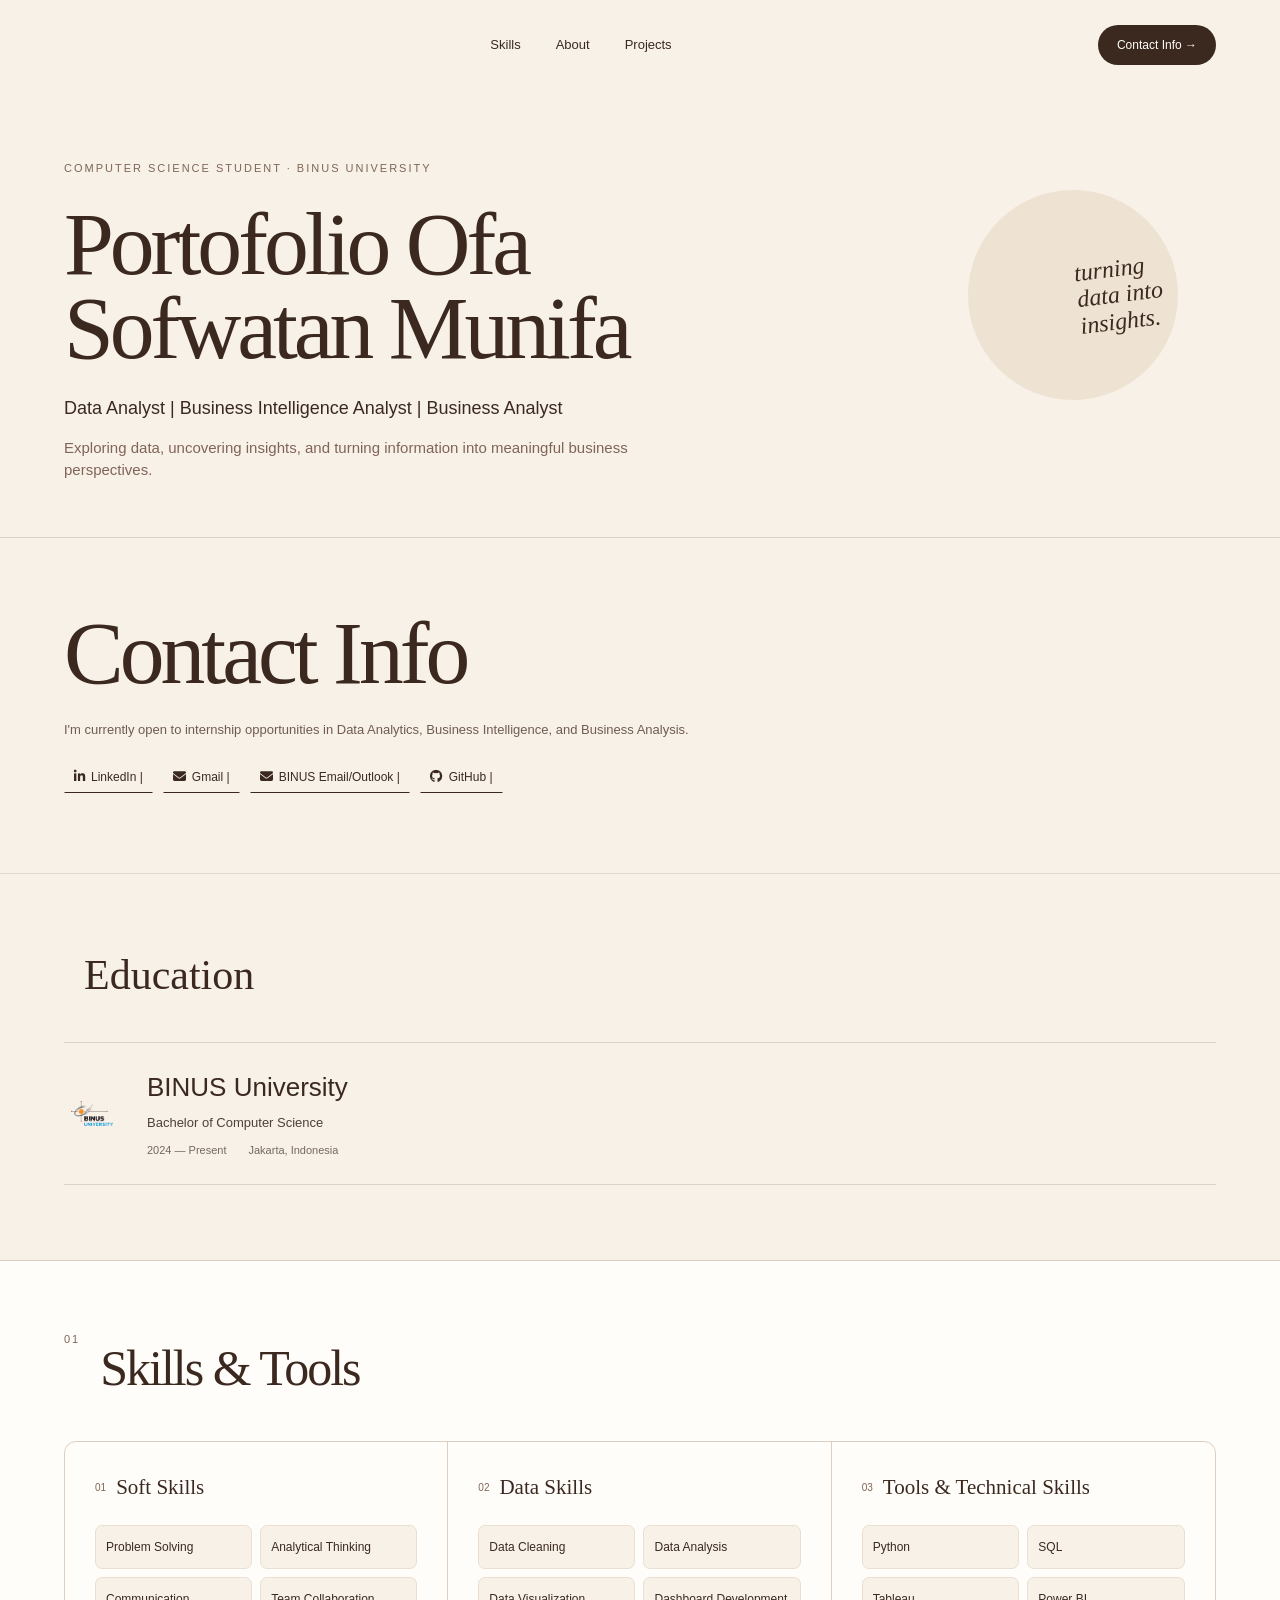
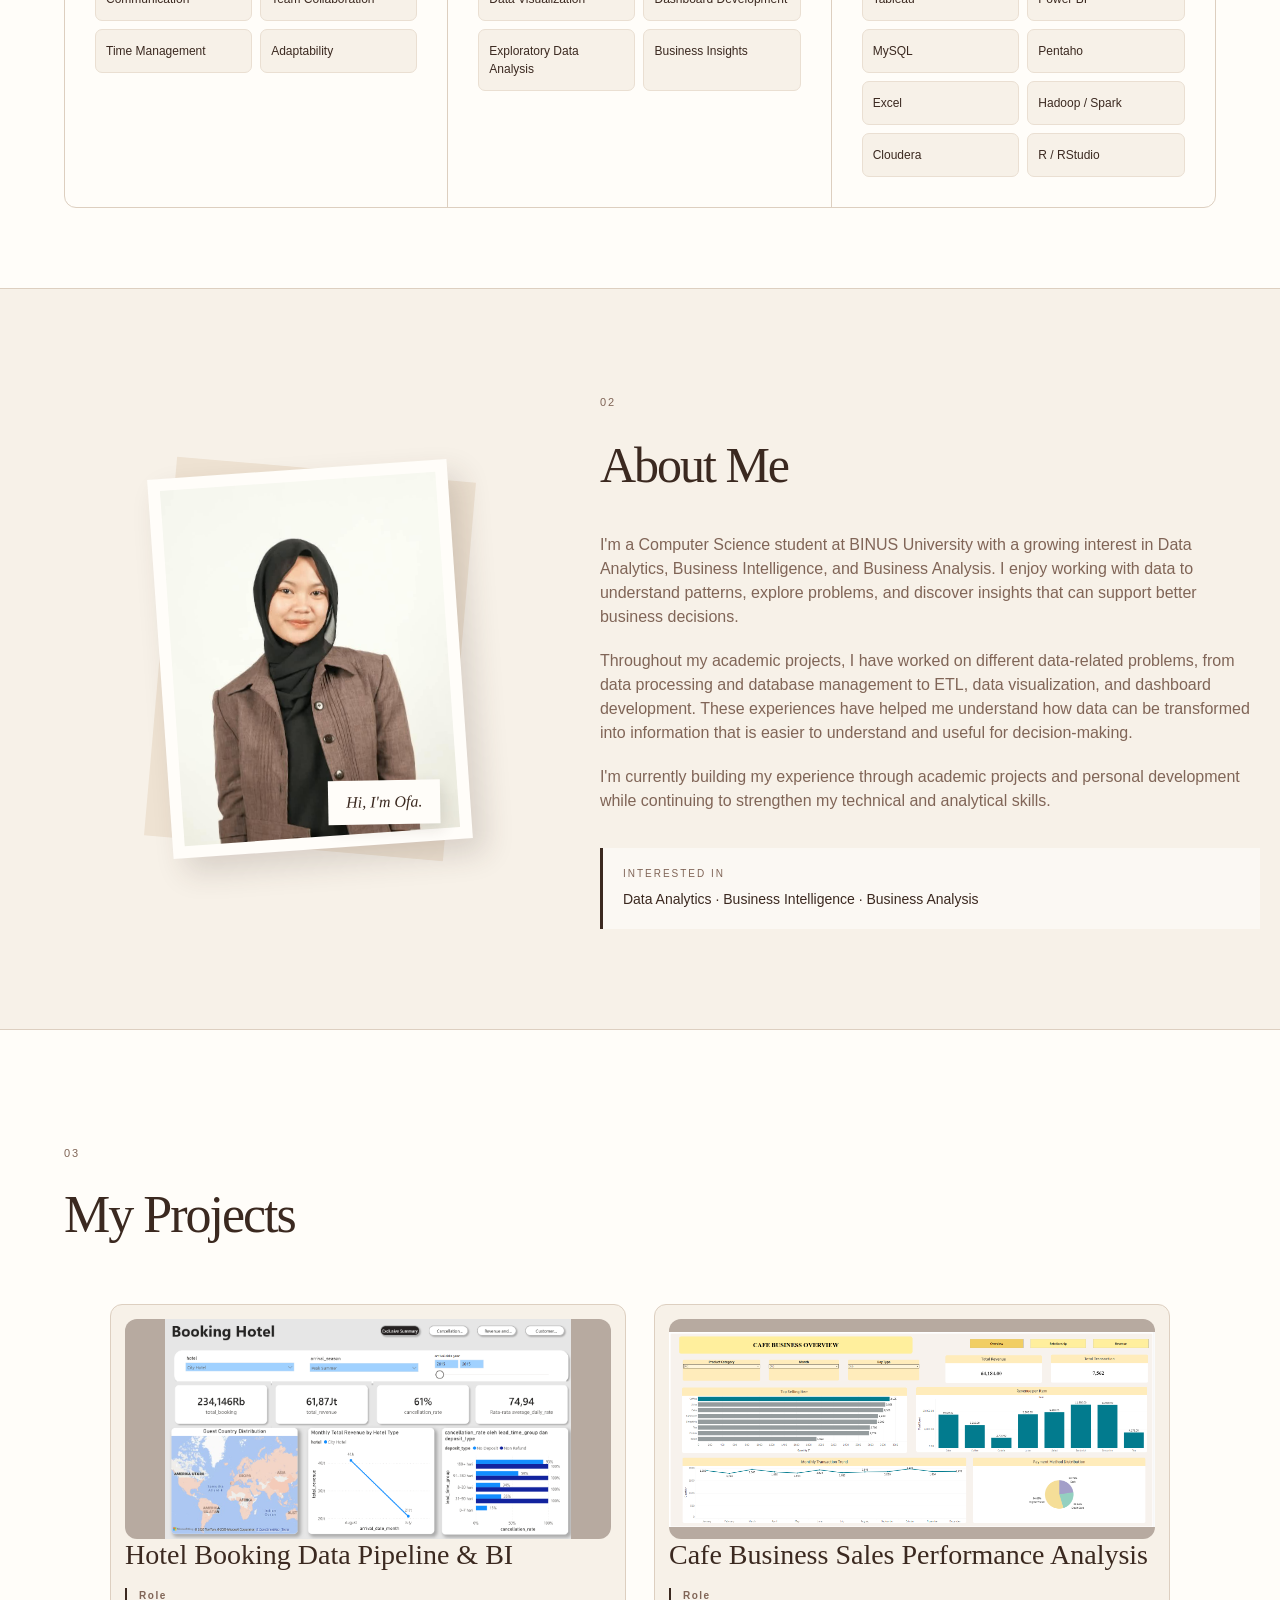
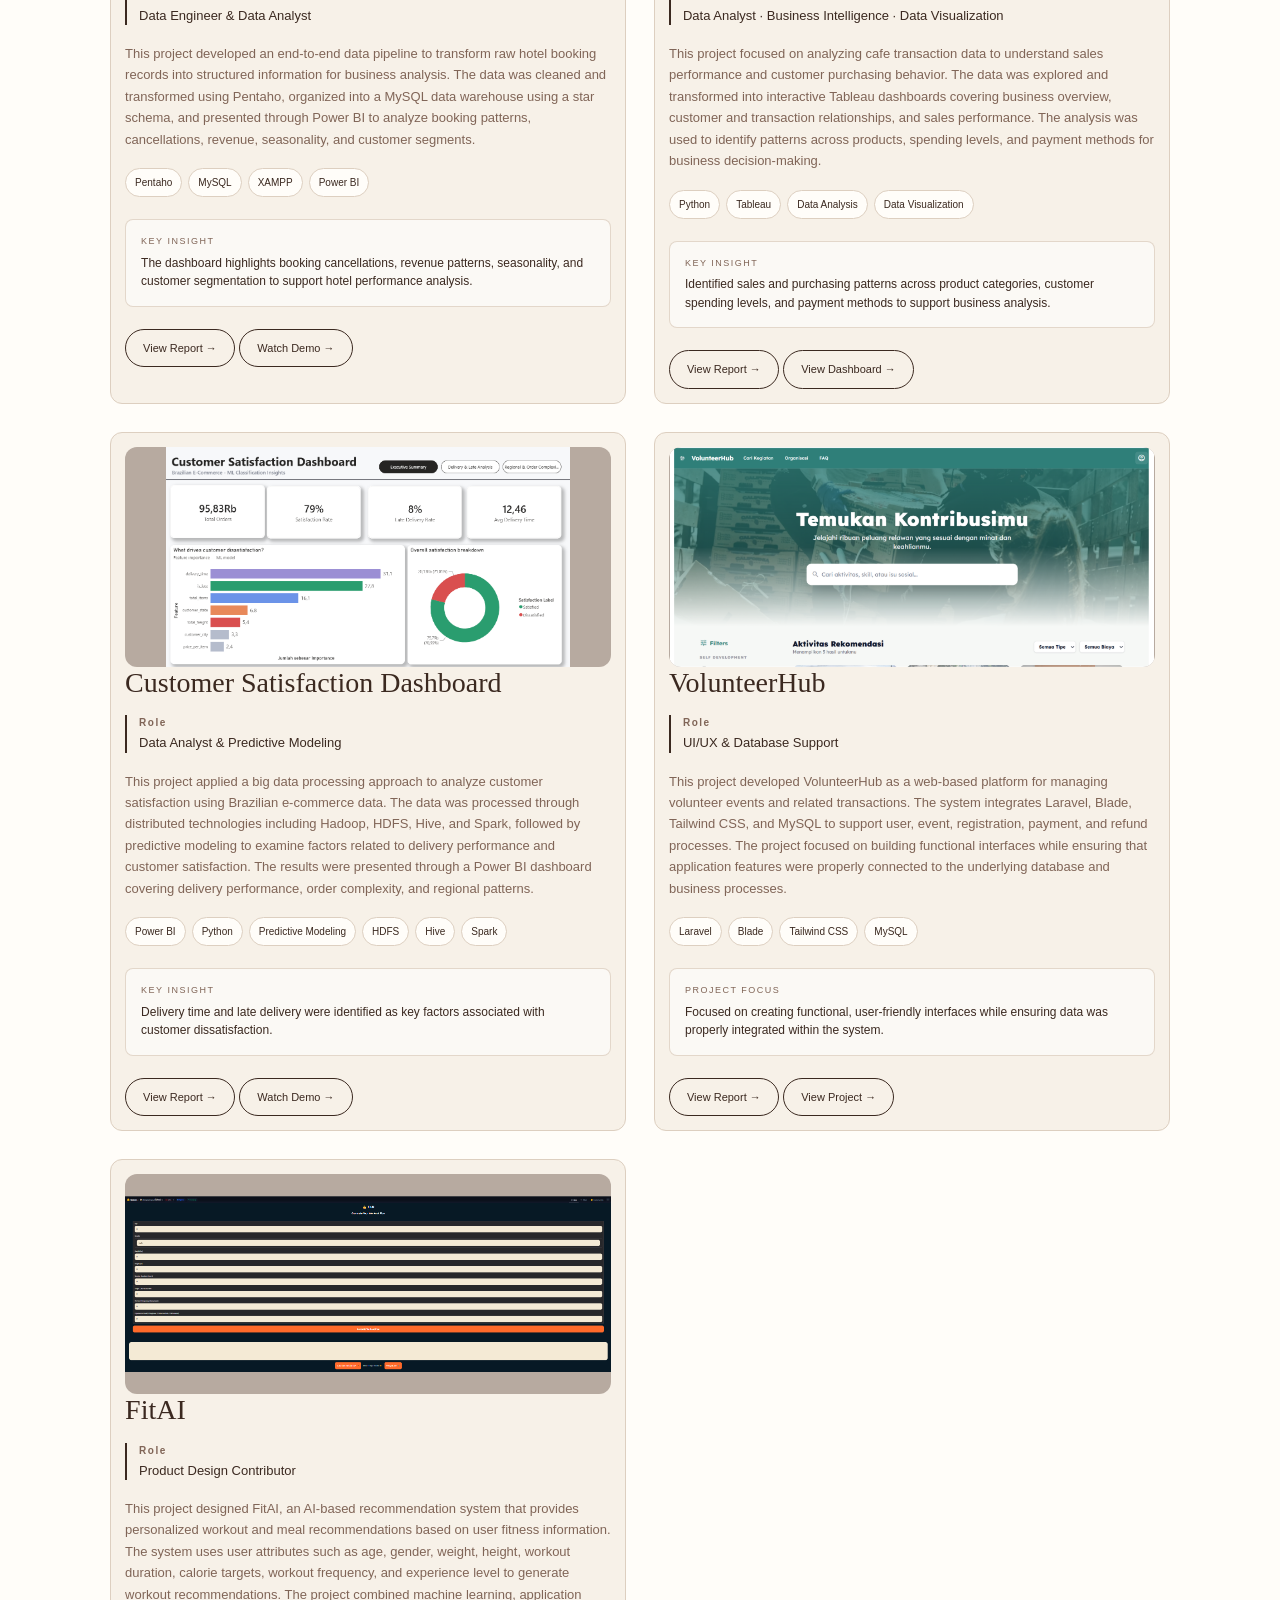
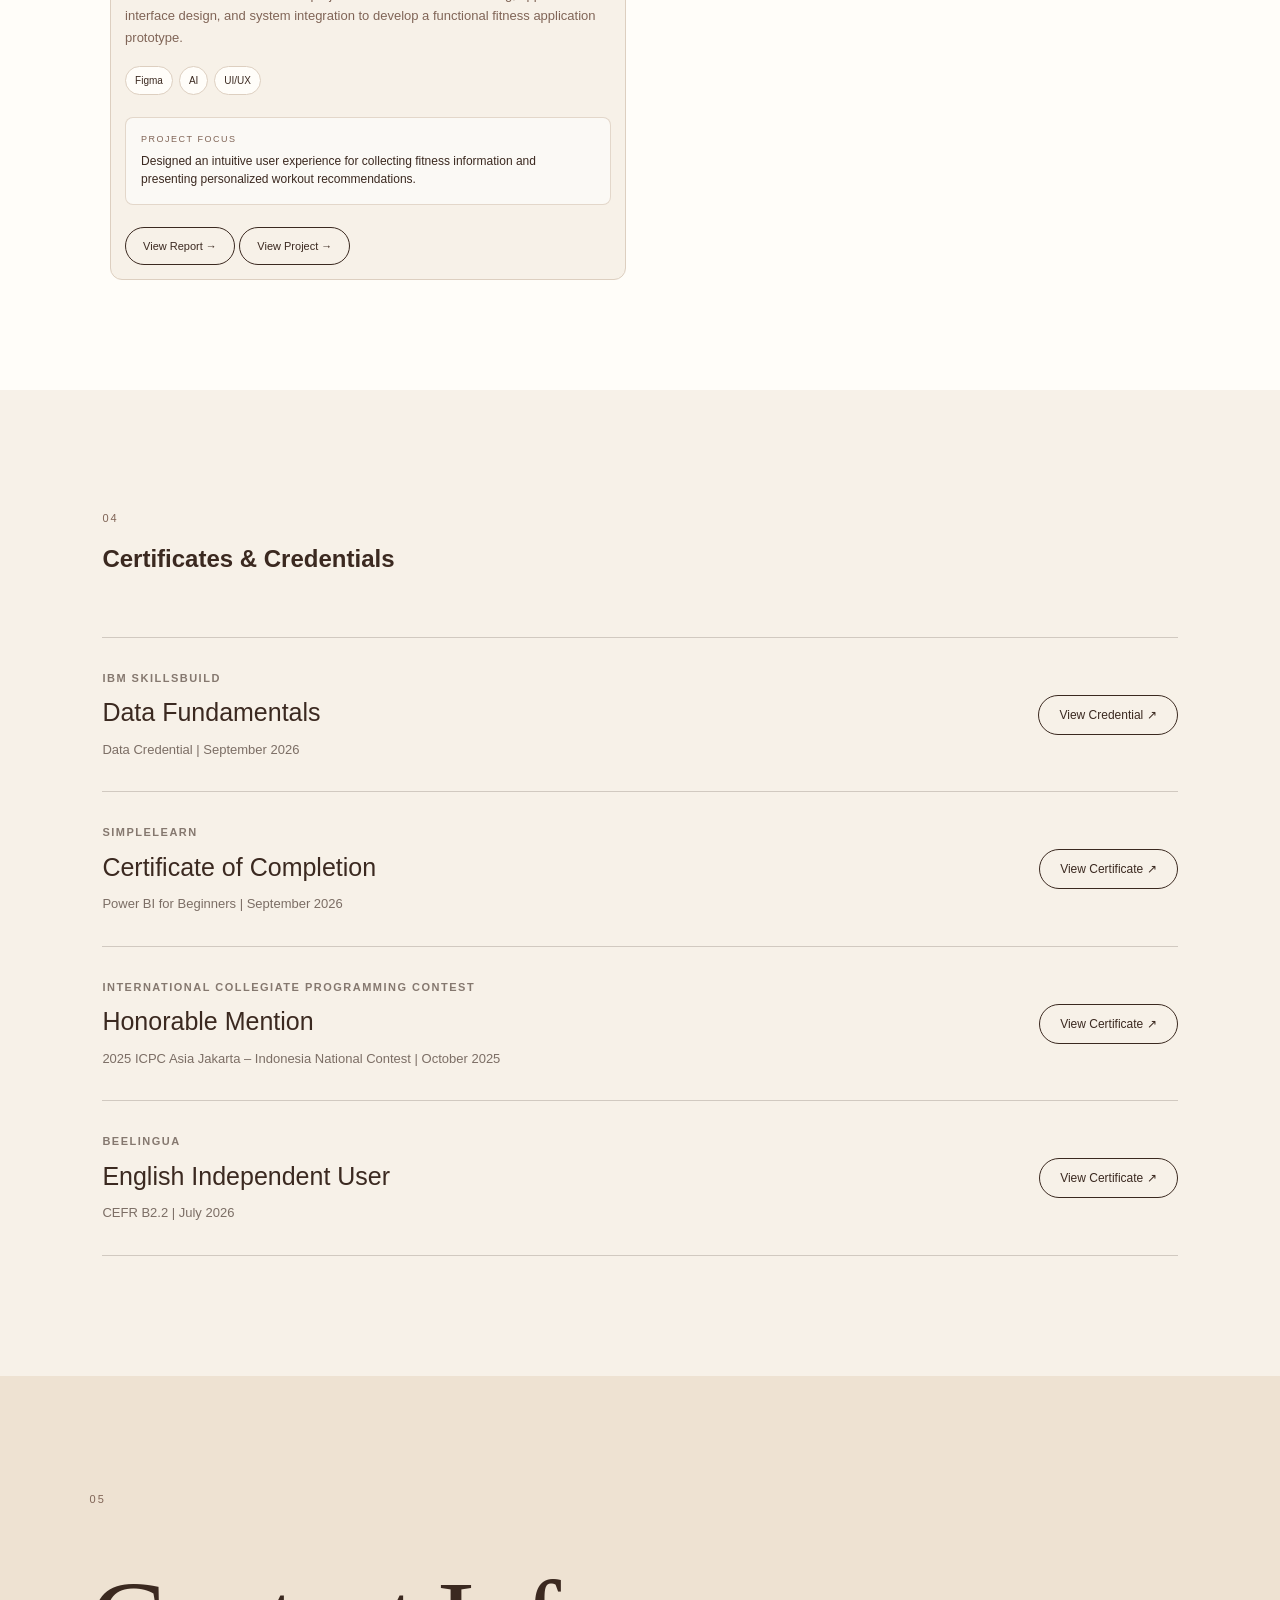
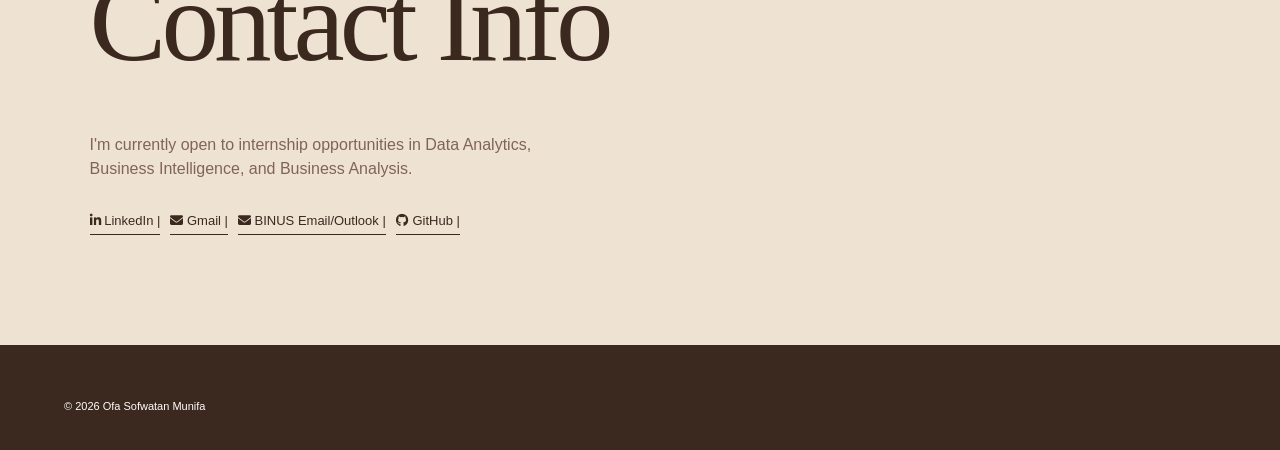
==== commit 268a65bb: "Update project demo links" ====
--- a/index.html
+++ b/index.html
@@ -385,13 +385,12 @@
     </a>
 
     <a
-    href="https://github.com/Ofasofwatan6/ofa_portofolio/blob/main/report/hotel_booking_dashboard.pptx"
-    target="_blank"
-    rel="noopener noreferrer"
-    class="project-button"
->
-    View Dashboard →
-</a>
+        href="report/Demo_bookinghotel.mp4"
+        target="_blank"
+        class="project-button"
+    >
+        Watch Demo →
+    </a>
 
 </div>
           </article>
@@ -537,13 +536,12 @@
             </a>
 
             <a
-    href="https://github.com/Ofasofwatan6/ofa_portofolio/blob/main/report/customer_satisfaction_dashboard.pptx"
-    target="_blank"
-    rel="noopener noreferrer"
-    class="project-button"
->
-    View Dashboard →
-</a>
+        href="report/Demo_customer.mp4"
+        target="_blank"
+        class="project-button"
+    >
+        Watch Demo →
+    </a>
           </article>
 
           <!-- =====================================
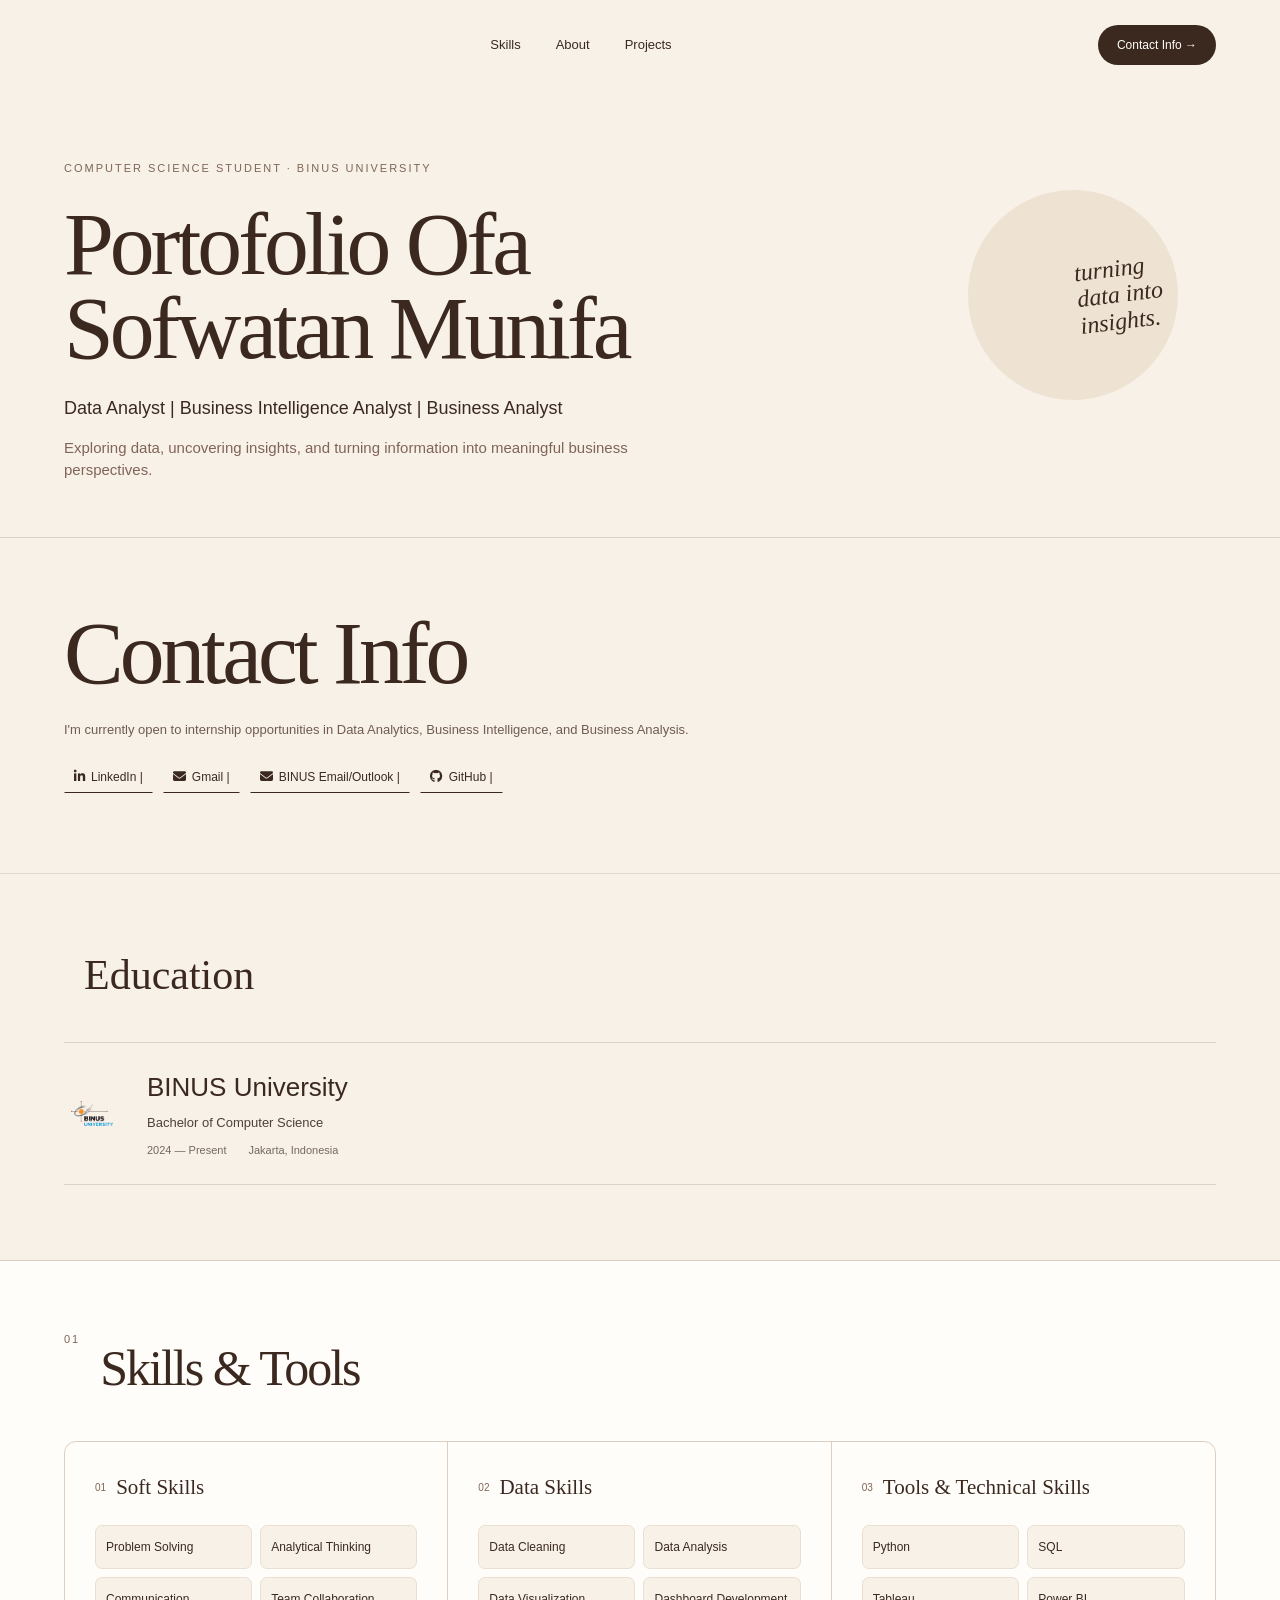
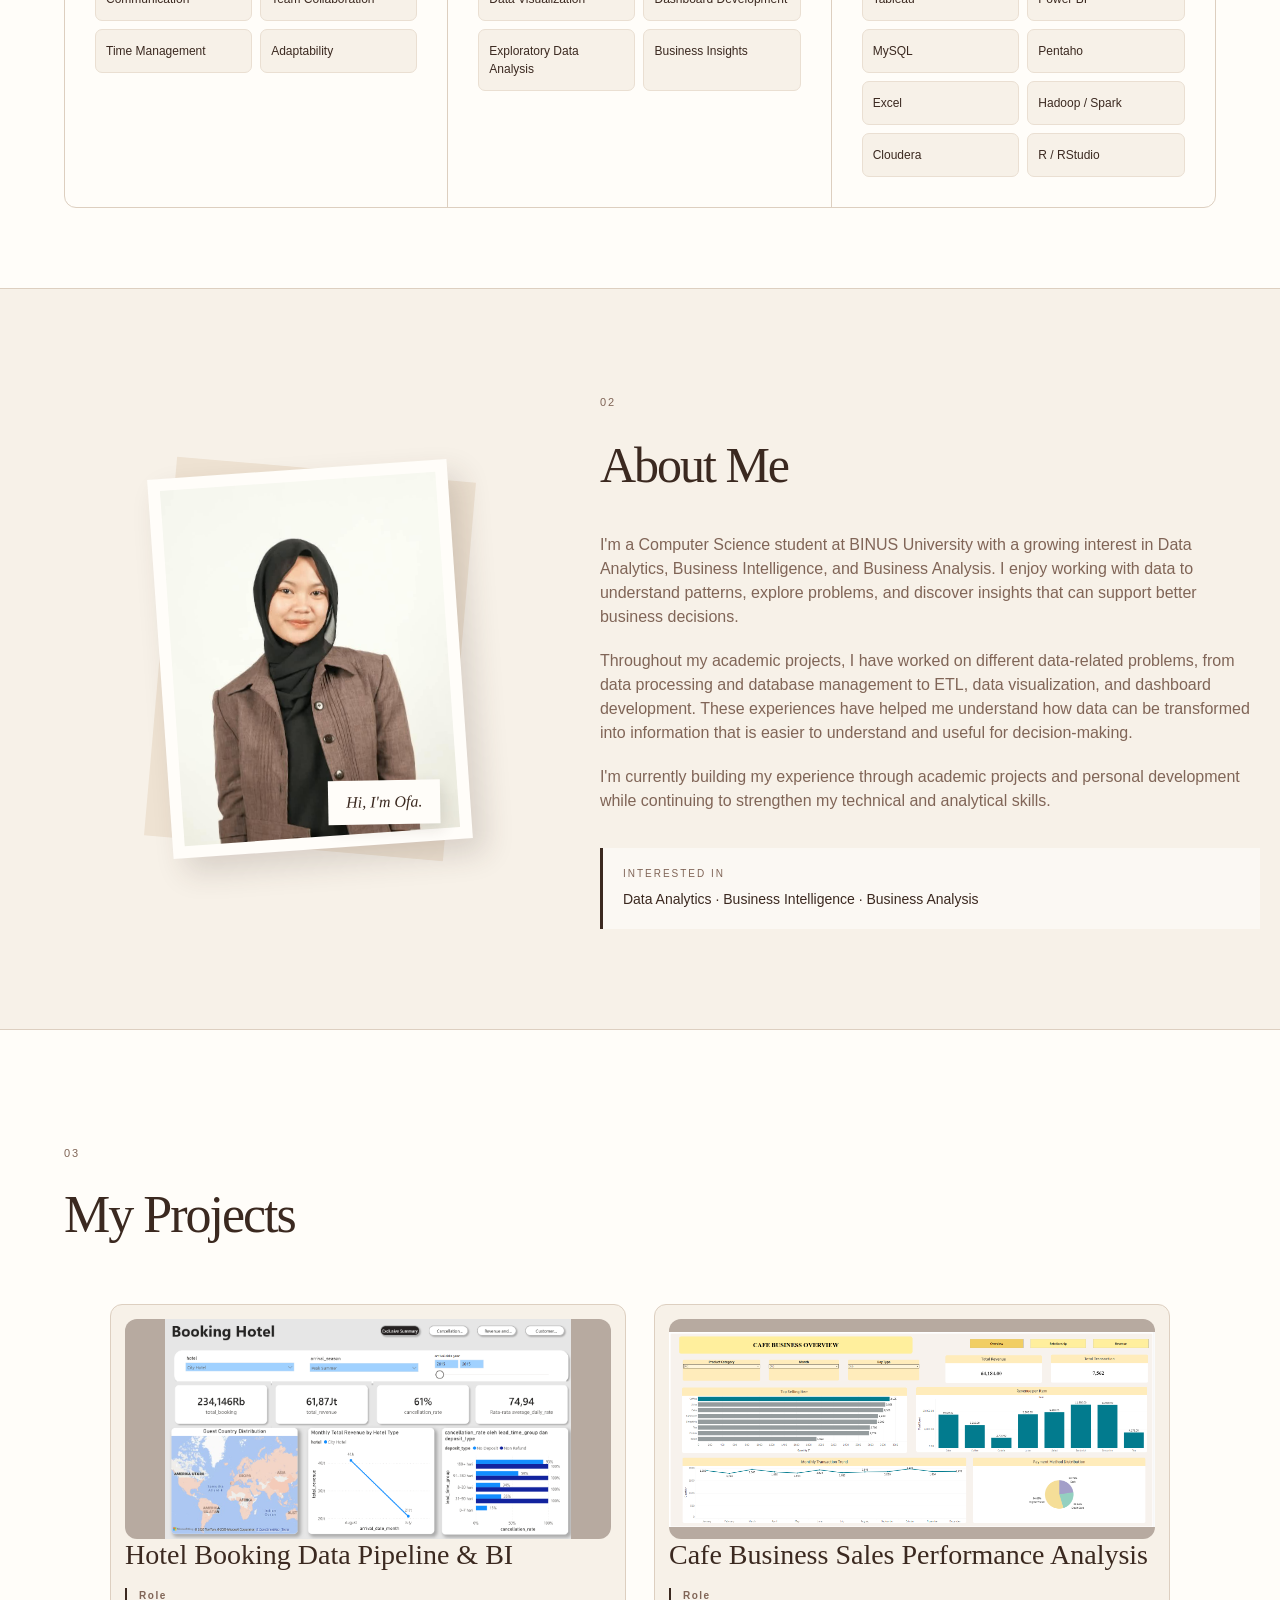
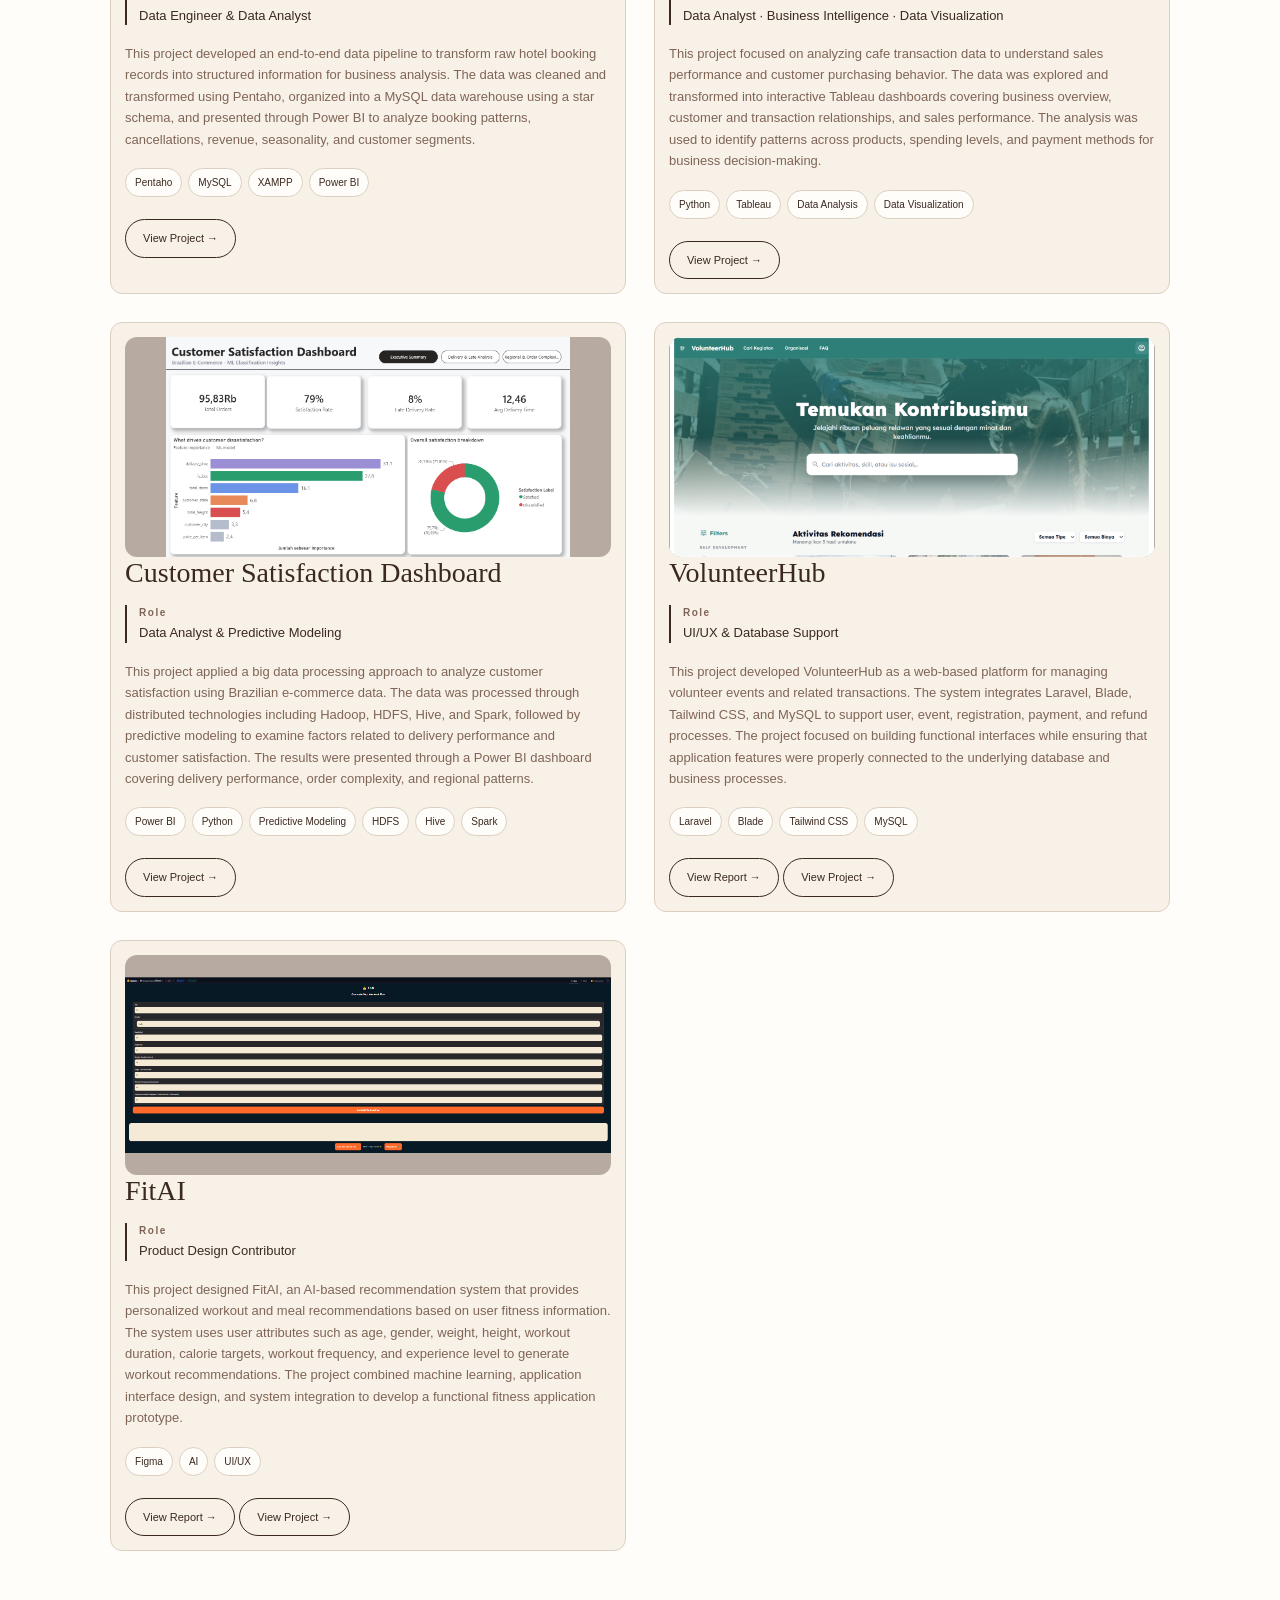
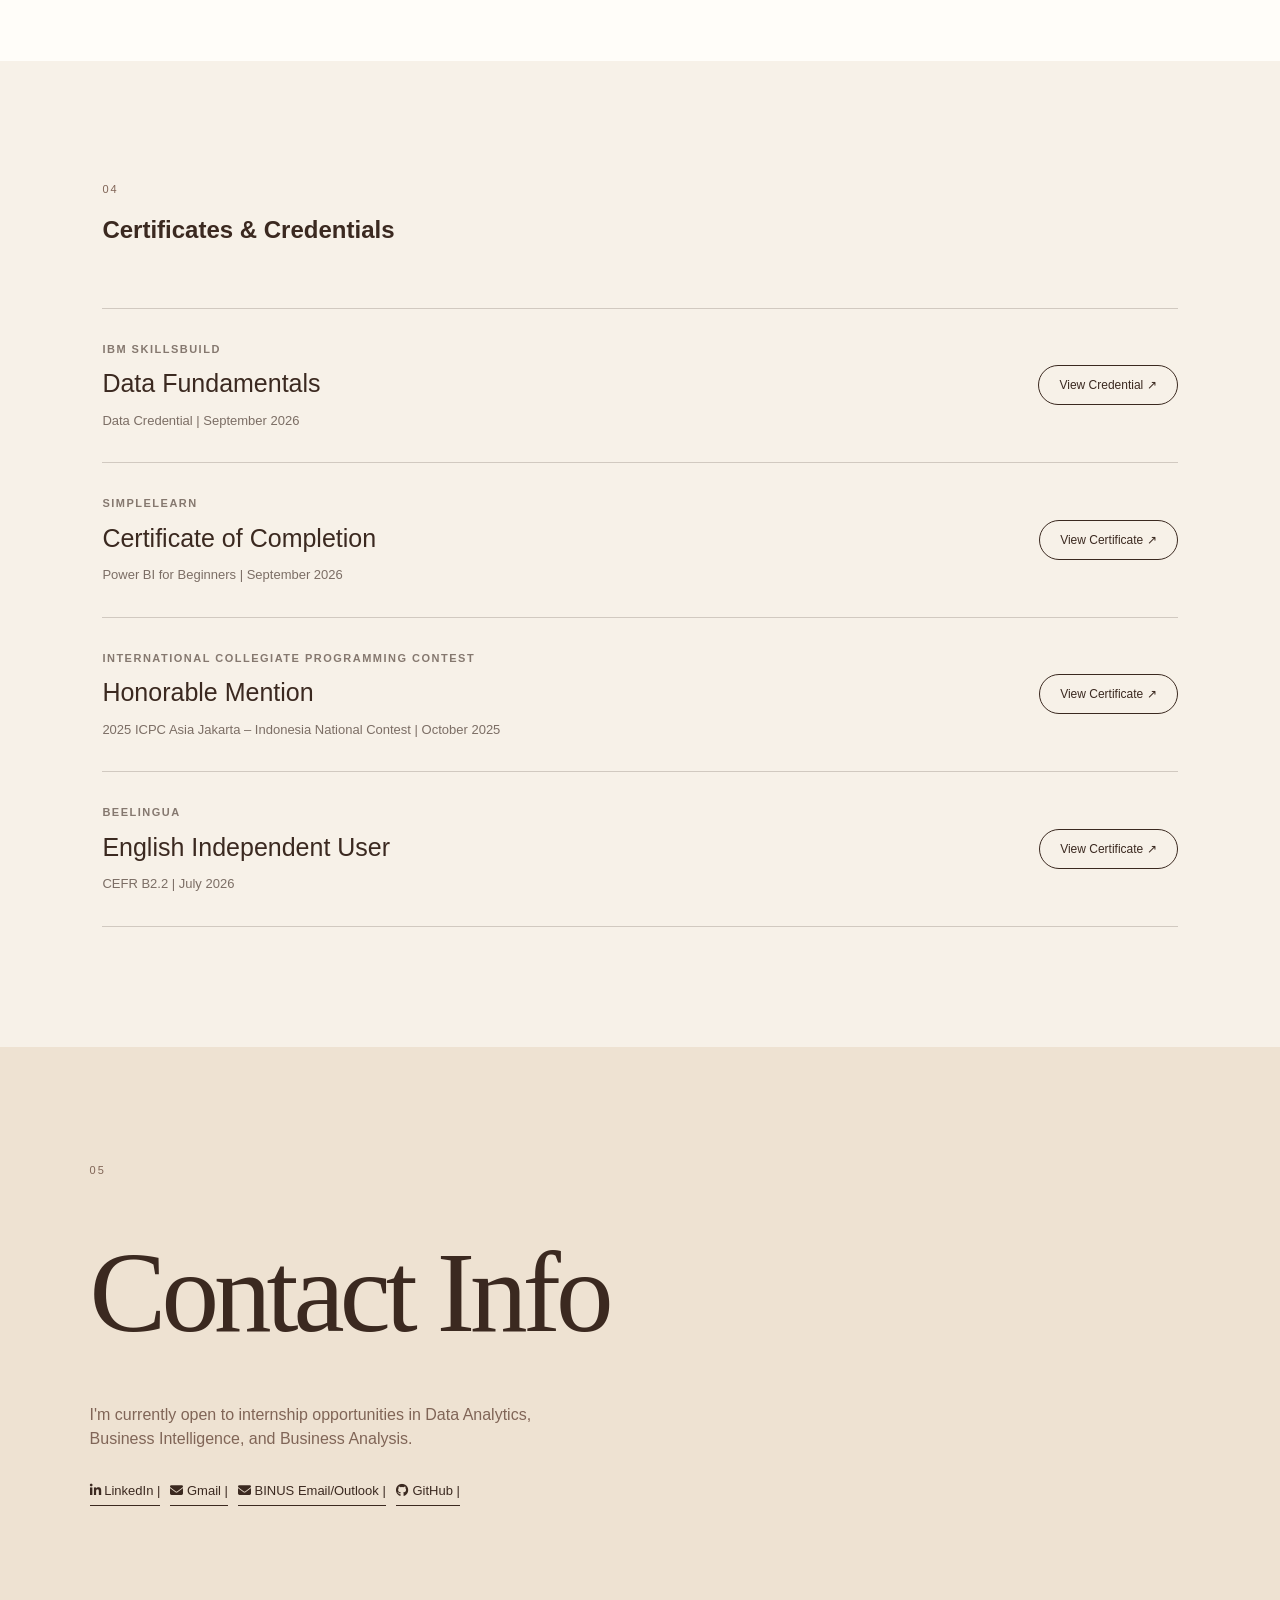
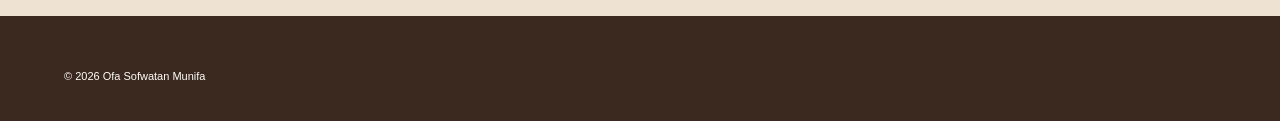
==== commit f9804358: "Update project portfolio" ====
--- a/index.html
+++ b/index.html
@@ -364,33 +364,18 @@
               <span>Power BI</span>
             </div>
 
-            <div class="project-insight">
-              <span>KEY INSIGHT</span>
-
-              <p>
-                The dashboard highlights booking cancellations, revenue
-                patterns, seasonality, and customer segmentation to support
-                hotel performance analysis.
-              </p>
-            </div>
-
            <div class="project-actions">
 
+    <div class="project-actions">
+
     <a
-        href="report/report_dateng.pdf"
-        target="_blank"
+        href="hotel_booking.html"
         class="project-button"
     >
-        View Report →
+        View Project →
     </a>
 
-    <a
-        href="report/Demo_bookinghotel.mp4"
-        target="_blank"
-        class="project-button"
-    >
-        Watch Demo →
-    </a>
+</div>
 
 </div>
           </article>
@@ -442,31 +427,16 @@
               <span>Data Analysis</span>
               <span>Data Visualization</span>
             </div>
-
-            <div class="project-insight">
-              <span>KEY INSIGHT</span>
-
-              <p>
-                Identified sales and purchasing patterns across product
-                categories, customer spending levels, and payment methods to
-                support business analysis.
-              </p>
-            </div>
-
-            <a
-              href="report/report_datvis.pdf"
-              target="_blank"
-              class="project-button"
-            >
-              View Report →
-            </a>
-            <a
-              href="https://public.tableau.com/app/profile/salzabilla.putri/viz/CafeBusinessSalesPerformanceAnalysis/DashboardOverview-1?publish=yes"
-              target="_blank"
-              class="project-button"
-            >
-              View Dashboard →
-            </a>
+<div class="project-actions">
+
+    <a
+        href="cafe_sales.html"
+        class="project-button"
+    >
+        View Project →
+    </a>
+
+</div>
           </article>
 
           <!-- =====================================
@@ -518,30 +488,16 @@
               <span>Spark</span>
             </div>
 
-            <div class="project-insight">
-              <span>KEY INSIGHT</span>
-
-              <p>
-                Delivery time and late delivery were identified as key factors
-                associated with customer dissatisfaction.
-              </p>
-            </div>
-
-            <a
-              href="report/report_datvis.pdf"
-              target="_blank"
-              class="project-button"
-            >
-              View Report →
-            </a>
-
-            <a
-        href="report/Demo_customer.mp4"
-        target="_blank"
+            <div class="project-actions">
+
+    <a
+        href="customer_satisfaction.html"
         class="project-button"
     >
-        Watch Demo →
+        View Project →
     </a>
+
+</div>
           </article>
 
           <!-- =====================================
@@ -582,15 +538,6 @@
               <span>Blade</span>
               <span>Tailwind CSS</span>
               <span>MySQL</span>
-            </div>
-
-            <div class="project-insight">
-              <span>PROJECT FOCUS</span>
-
-              <p>
-                Focused on creating functional, user-friendly interfaces while
-                ensuring data was properly integrated within the system.
-              </p>
             </div>
 
             <a
@@ -655,14 +602,6 @@
               <span>UI/UX</span>
             </div>
 
-            <div class="project-insight">
-              <span>PROJECT FOCUS</span>
-
-              <p>
-                Designed an intuitive user experience for collecting fitness
-                information and presenting personalized workout recommendations.
-              </p>
-            </div>
             <a
               href="report/report_fitAi.pdf"
               target="_blank"
--- a/style.css
+++ b/style.css
@@ -1775,4 +1775,5 @@
     border-color: transparent !important;
     transform: none !important;
     box-shadow: none !important;
-}+}
+
